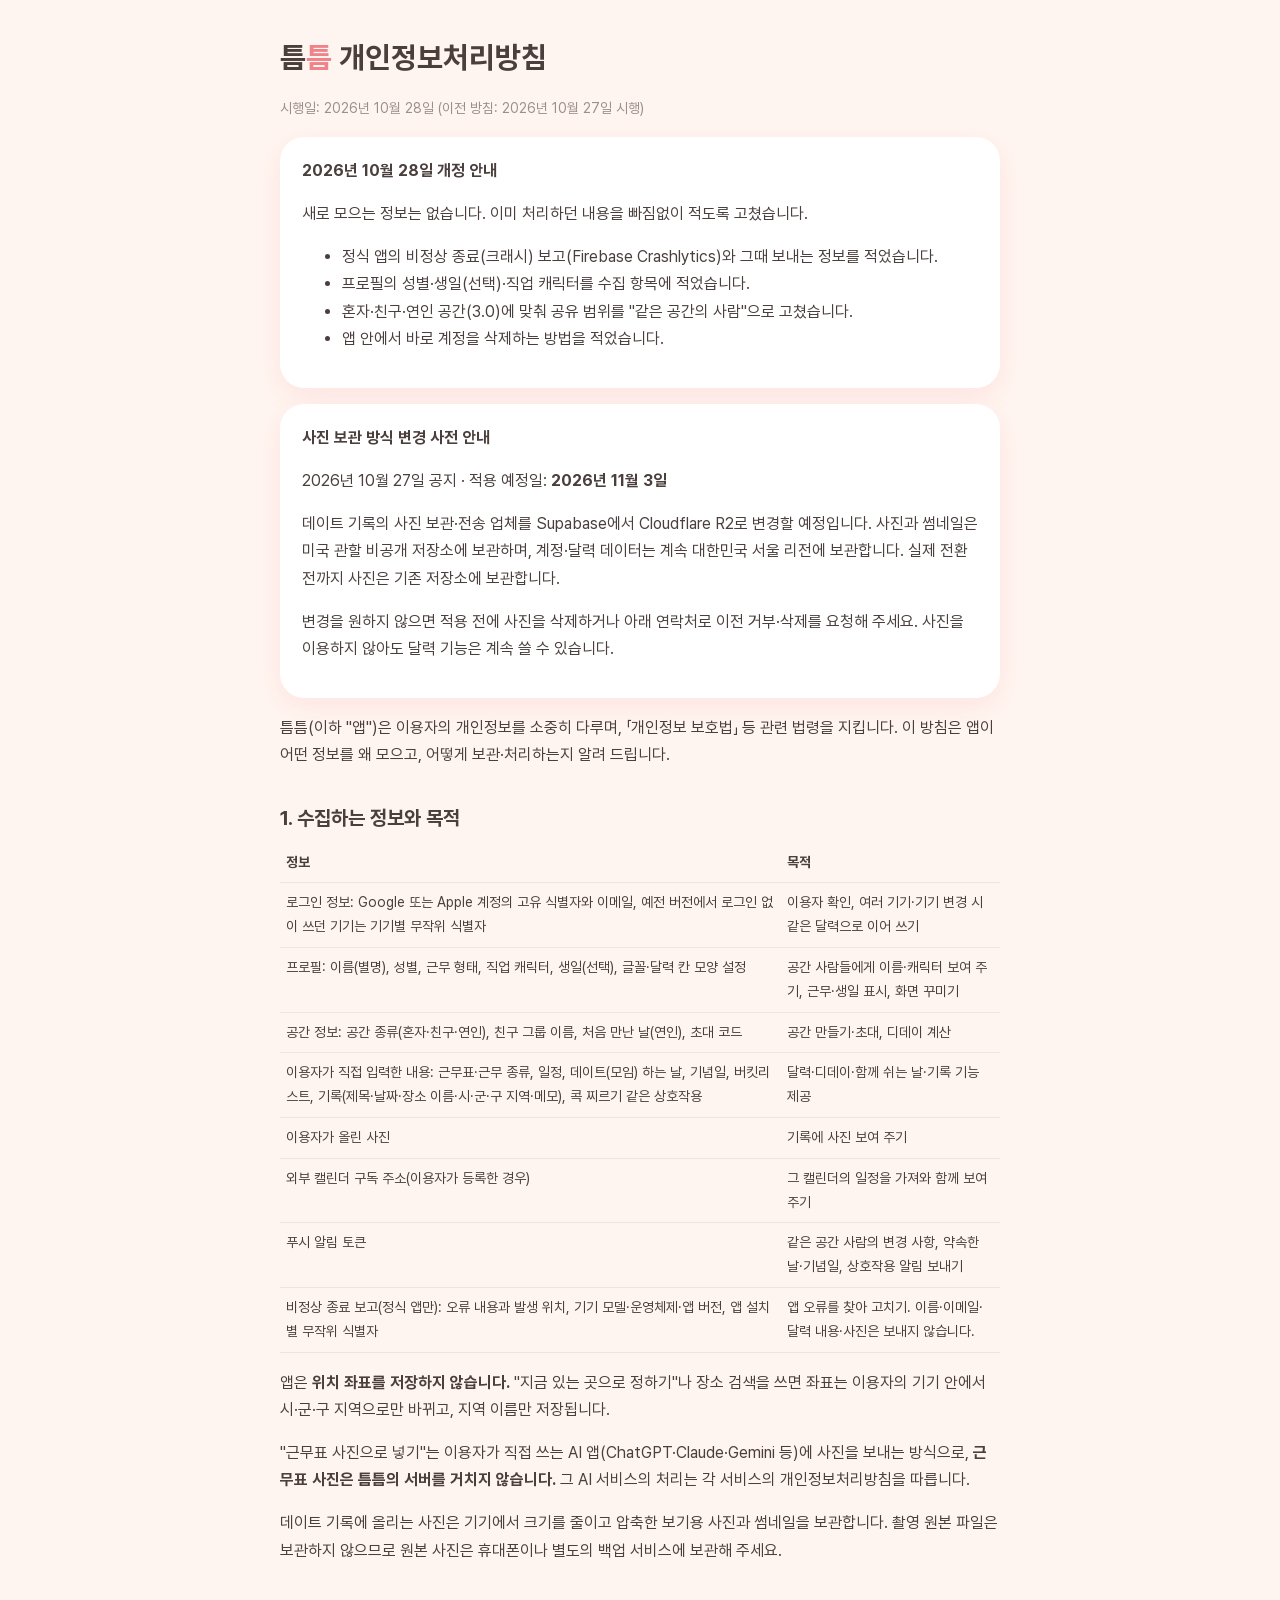
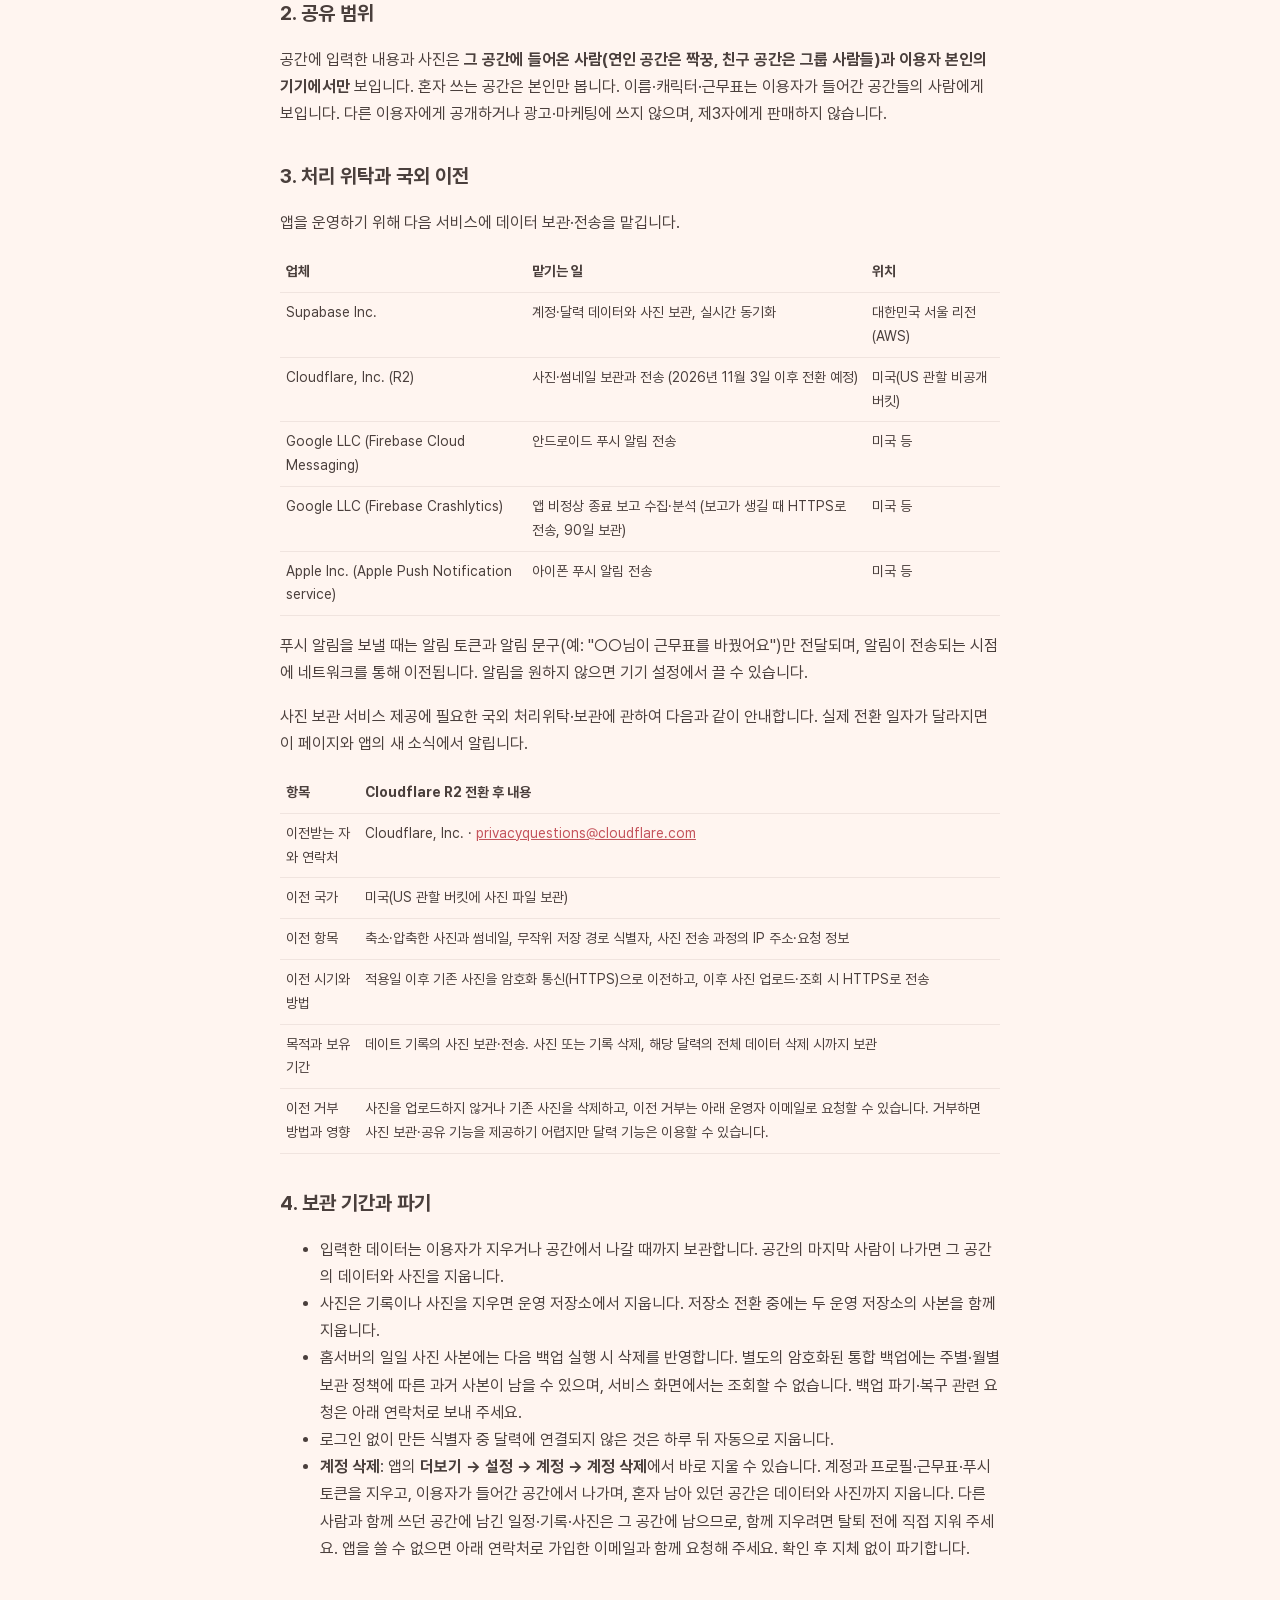
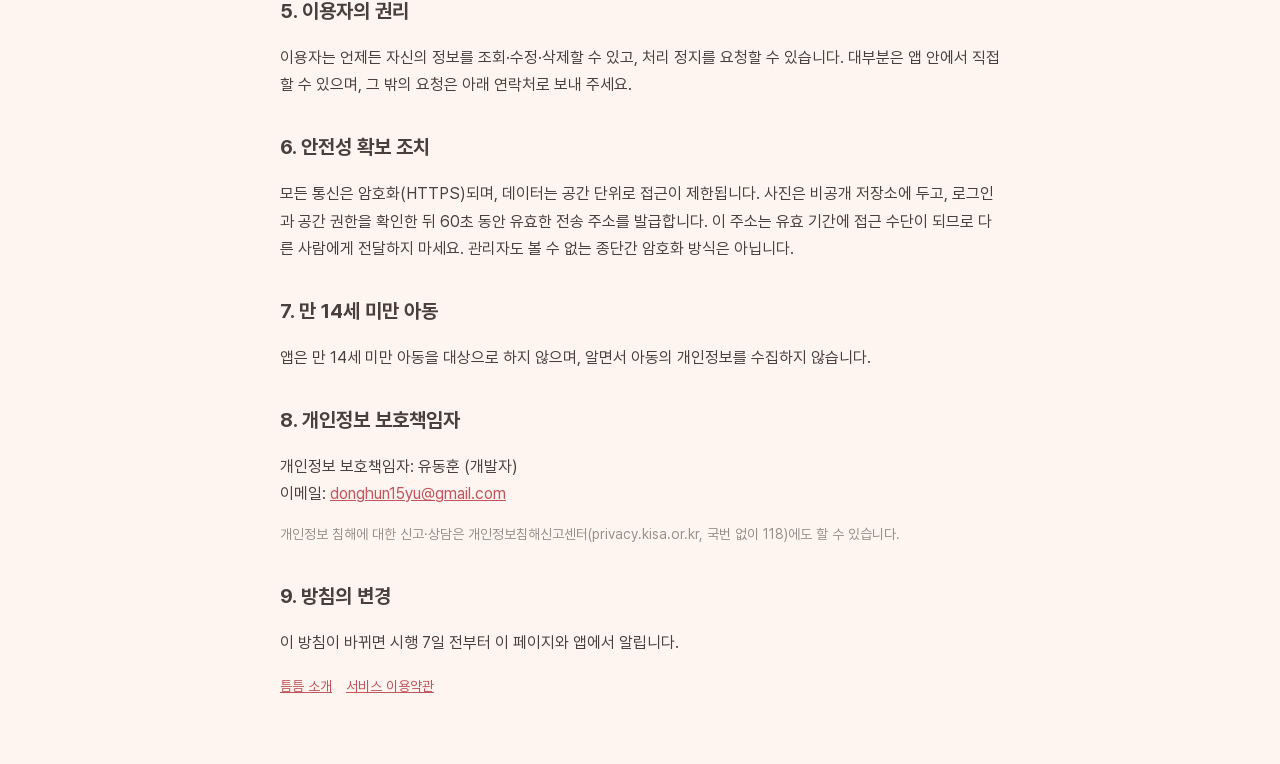
==== privacy.html @ 0f1d1c1f "틈틈 소개·개인정보처리방침·이용약관 (2026-10-28)" ====
<!doctype html>
<html lang="ko">
<head>
  <meta charset="utf-8">
  <meta name="viewport" content="width=device-width, initial-scale=1">
  <title>틈틈 개인정보처리방침</title>
  <link rel="icon" href="favicon.svg" type="image/svg+xml">
  <link rel="stylesheet" href="fonts/fonts.css">
  <link rel="stylesheet" href="legal.css">
</head>
<body>
  <main>
    <h1>틈<span>틈</span> 개인정보처리방침</h1>
    <p class="muted">시행일: 2026년 10월 28일 (이전 방침: 2026년 10월 27일 시행)</p>
    <div class="card">
      <b>2026년 10월 28일 개정 안내</b>
      <p>새로 모으는 정보는 없습니다. 이미 처리하던 내용을 빠짐없이 적도록 고쳤습니다.</p>
      <ul>
        <li>정식 앱의 비정상 종료(크래시) 보고(Firebase Crashlytics)와 그때 보내는 정보를 적었습니다.</li>
        <li>프로필의 성별·생일(선택)·직업 캐릭터를 수집 항목에 적었습니다.</li>
        <li>혼자·친구·연인 공간(3.0)에 맞춰 공유 범위를 "같은 공간의 사람"으로 고쳤습니다.</li>
        <li>앱 안에서 바로 계정을 삭제하는 방법을 적었습니다.</li>
      </ul>
    </div>
    <div class="card">
      <b>사진 보관 방식 변경 사전 안내</b>
      <p>2026년 10월 27일 공지 · 적용 예정일: <b>2026년 11월 3일</b></p>
      <p>데이트 기록의 사진 보관·전송 업체를 Supabase에서 Cloudflare R2로 변경할 예정입니다. 사진과 썸네일은 미국 관할 비공개 저장소에 보관하며, 계정·달력 데이터는 계속 대한민국 서울 리전에 보관합니다. 실제 전환 전까지 사진은 기존 저장소에 보관합니다.</p>
      <p>변경을 원하지 않으면 적용 전에 사진을 삭제하거나 아래 연락처로 이전 거부·삭제를 요청해 주세요. 사진을 이용하지 않아도 달력 기능은 계속 쓸 수 있습니다.</p>
    </div>

    <p>틈틈(이하 "앱")은 이용자의 개인정보를 소중히 다루며, 「개인정보 보호법」 등 관련 법령을 지킵니다. 이 방침은 앱이 어떤 정보를 왜 모으고, 어떻게 보관·처리하는지 알려 드립니다.</p>

    <h2>1. 수집하는 정보와 목적</h2>
    <table>
      <tr><th>정보</th><th>목적</th></tr>
      <tr><td>로그인 정보: Google 또는 Apple 계정의 고유 식별자와 이메일, 예전 버전에서 로그인 없이 쓰던 기기는 기기별 무작위 식별자</td><td>이용자 확인, 여러 기기·기기 변경 시 같은 달력으로 이어 쓰기</td></tr>
      <tr><td>프로필: 이름(별명), 성별, 근무 형태, 직업 캐릭터, 생일(선택), 글꼴·달력 칸 모양 설정</td><td>공간 사람들에게 이름·캐릭터 보여 주기, 근무·생일 표시, 화면 꾸미기</td></tr>
      <tr><td>공간 정보: 공간 종류(혼자·친구·연인), 친구 그룹 이름, 처음 만난 날(연인), 초대 코드</td><td>공간 만들기·초대, 디데이 계산</td></tr>
      <tr><td>이용자가 직접 입력한 내용: 근무표·근무 종류, 일정, 데이트(모임) 하는 날, 기념일, 버킷리스트, 기록(제목·날짜·장소 이름·시·군·구 지역·메모), 콕 찌르기 같은 상호작용</td><td>달력·디데이·함께 쉬는 날·기록 기능 제공</td></tr>
      <tr><td>이용자가 올린 사진</td><td>기록에 사진 보여 주기</td></tr>
      <tr><td>외부 캘린더 구독 주소(이용자가 등록한 경우)</td><td>그 캘린더의 일정을 가져와 함께 보여 주기</td></tr>
      <tr><td>푸시 알림 토큰</td><td>같은 공간 사람의 변경 사항, 약속한 날·기념일, 상호작용 알림 보내기</td></tr>
      <tr><td>비정상 종료 보고(정식 앱만): 오류 내용과 발생 위치, 기기 모델·운영체제·앱 버전, 앱 설치별 무작위 식별자</td><td>앱 오류를 찾아 고치기. 이름·이메일·달력 내용·사진은 보내지 않습니다.</td></tr>
    </table>
    <p>앱은 <b>위치 좌표를 저장하지 않습니다.</b> "지금 있는 곳으로 정하기"나 장소 검색을 쓰면 좌표는 이용자의 기기 안에서 시·군·구 지역으로만 바뀌고, 지역 이름만 저장됩니다.</p>
    <p>"근무표 사진으로 넣기"는 이용자가 직접 쓰는 AI 앱(ChatGPT·Claude·Gemini 등)에 사진을 보내는 방식으로, <b>근무표 사진은 틈틈의 서버를 거치지 않습니다.</b> 그 AI 서비스의 처리는 각 서비스의 개인정보처리방침을 따릅니다.</p>
    <p>데이트 기록에 올리는 사진은 기기에서 크기를 줄이고 압축한 보기용 사진과 썸네일을 보관합니다. 촬영 원본 파일은 보관하지 않으므로 원본 사진은 휴대폰이나 별도의 백업 서비스에 보관해 주세요.</p>

    <h2>2. 공유 범위</h2>
    <p>공간에 입력한 내용과 사진은 <b>그 공간에 들어온 사람(연인 공간은 짝꿍, 친구 공간은 그룹 사람들)과 이용자 본인의 기기에서만</b> 보입니다. 혼자 쓰는 공간은 본인만 봅니다. 이름·캐릭터·근무표는 이용자가 들어간 공간들의 사람에게 보입니다. 다른 이용자에게 공개하거나 광고·마케팅에 쓰지 않으며, 제3자에게 판매하지 않습니다.</p>

    <h2>3. 처리 위탁과 국외 이전</h2>
    <p>앱을 운영하기 위해 다음 서비스에 데이터 보관·전송을 맡깁니다.</p>
    <table>
      <tr><th>업체</th><th>맡기는 일</th><th>위치</th></tr>
      <tr><td>Supabase Inc.</td><td>계정·달력 데이터와 사진 보관, 실시간 동기화</td><td>대한민국 서울 리전(AWS)</td></tr>
      <tr><td>Cloudflare, Inc. (R2)</td><td>사진·썸네일 보관과 전송 (2026년 11월 3일 이후 전환 예정)</td><td>미국(US 관할 비공개 버킷)</td></tr>
      <tr><td>Google LLC (Firebase Cloud Messaging)</td><td>안드로이드 푸시 알림 전송</td><td>미국 등</td></tr>
      <tr><td>Google LLC (Firebase Crashlytics)</td><td>앱 비정상 종료 보고 수집·분석 (보고가 생길 때 HTTPS로 전송, 90일 보관)</td><td>미국 등</td></tr>
      <tr><td>Apple Inc. (Apple Push Notification service)</td><td>아이폰 푸시 알림 전송</td><td>미국 등</td></tr>
    </table>
    <p>푸시 알림을 보낼 때는 알림 토큰과 알림 문구(예: "○○님이 근무표를 바꿨어요")만 전달되며, 알림이 전송되는 시점에 네트워크를 통해 이전됩니다. 알림을 원하지 않으면 기기 설정에서 끌 수 있습니다.</p>
    <p>사진 보관 서비스 제공에 필요한 국외 처리위탁·보관에 관하여 다음과 같이 안내합니다. 실제 전환 일자가 달라지면 이 페이지와 앱의 새 소식에서 알립니다.</p>
    <table>
      <tr><th>항목</th><th>Cloudflare R2 전환 후 내용</th></tr>
      <tr><td>이전받는 자와 연락처</td><td>Cloudflare, Inc. · <a href="mailto:privacyquestions@cloudflare.com">privacyquestions@cloudflare.com</a></td></tr>
      <tr><td>이전 국가</td><td>미국(US 관할 버킷에 사진 파일 보관)</td></tr>
      <tr><td>이전 항목</td><td>축소·압축한 사진과 썸네일, 무작위 저장 경로 식별자, 사진 전송 과정의 IP 주소·요청 정보</td></tr>
      <tr><td>이전 시기와 방법</td><td>적용일 이후 기존 사진을 암호화 통신(HTTPS)으로 이전하고, 이후 사진 업로드·조회 시 HTTPS로 전송</td></tr>
      <tr><td>목적과 보유 기간</td><td>데이트 기록의 사진 보관·전송. 사진 또는 기록 삭제, 해당 달력의 전체 데이터 삭제 시까지 보관</td></tr>
      <tr><td>이전 거부 방법과 영향</td><td>사진을 업로드하지 않거나 기존 사진을 삭제하고, 이전 거부는 아래 운영자 이메일로 요청할 수 있습니다. 거부하면 사진 보관·공유 기능을 제공하기 어렵지만 달력 기능은 이용할 수 있습니다.</td></tr>
    </table>

    <h2>4. 보관 기간과 파기</h2>
    <ul>
      <li>입력한 데이터는 이용자가 지우거나 공간에서 나갈 때까지 보관합니다. 공간의 마지막 사람이 나가면 그 공간의 데이터와 사진을 지웁니다.</li>
      <li>사진은 기록이나 사진을 지우면 운영 저장소에서 지웁니다. 저장소 전환 중에는 두 운영 저장소의 사본을 함께 지웁니다.</li>
      <li>홈서버의 일일 사진 사본에는 다음 백업 실행 시 삭제를 반영합니다. 별도의 암호화된 통합 백업에는 주별·월별 보관 정책에 따른 과거 사본이 남을 수 있으며, 서비스 화면에서는 조회할 수 없습니다. 백업 파기·복구 관련 요청은 아래 연락처로 보내 주세요.</li>
      <li>로그인 없이 만든 식별자 중 달력에 연결되지 않은 것은 하루 뒤 자동으로 지웁니다.</li>
      <li id="delete"><b>계정 삭제</b>: 앱의 <b>더보기 → 설정 → 계정 → 계정 삭제</b>에서 바로 지울 수 있습니다. 계정과 프로필·근무표·푸시 토큰을 지우고, 이용자가 들어간 공간에서 나가며, 혼자 남아 있던 공간은 데이터와 사진까지 지웁니다. 다른 사람과 함께 쓰던 공간에 남긴 일정·기록·사진은 그 공간에 남으므로, 함께 지우려면 탈퇴 전에 직접 지워 주세요. 앱을 쓸 수 없으면 아래 연락처로 가입한 이메일과 함께 요청해 주세요. 확인 후 지체 없이 파기합니다.</li>
    </ul>

    <h2>5. 이용자의 권리</h2>
    <p>이용자는 언제든 자신의 정보를 조회·수정·삭제할 수 있고, 처리 정지를 요청할 수 있습니다. 대부분은 앱 안에서 직접 할 수 있으며, 그 밖의 요청은 아래 연락처로 보내 주세요.</p>

    <h2>6. 안전성 확보 조치</h2>
    <p>모든 통신은 암호화(HTTPS)되며, 데이터는 공간 단위로 접근이 제한됩니다. 사진은 비공개 저장소에 두고, 로그인과 공간 권한을 확인한 뒤 60초 동안 유효한 전송 주소를 발급합니다. 이 주소는 유효 기간에 접근 수단이 되므로 다른 사람에게 전달하지 마세요. 관리자도 볼 수 없는 종단간 암호화 방식은 아닙니다.</p>

    <h2>7. 만 14세 미만 아동</h2>
    <p>앱은 만 14세 미만 아동을 대상으로 하지 않으며, 알면서 아동의 개인정보를 수집하지 않습니다.</p>

    <h2>8. 개인정보 보호책임자</h2>
    <p>개인정보 보호책임자: 유동훈 (개발자)<br>이메일: <a href="mailto:donghun15yu@gmail.com">donghun15yu@gmail.com</a></p>
    <p class="muted">개인정보 침해에 대한 신고·상담은 개인정보침해신고센터(privacy.kisa.or.kr, 국번 없이 118)에도 할 수 있습니다.</p>

    <h2>9. 방침의 변경</h2>
    <p>이 방침이 바뀌면 시행 7일 전부터 이 페이지와 앱에서 알립니다.</p>

    <nav><a href="index.html">틈틈 소개</a><a href="terms.html">서비스 이용약관</a></nav>
  </main>
</body>
</html>
---- fonts/fonts.css ----
/* Pretendard (SIL Open Font License 1.1, https://github.com/orioncactus/pretendard) — 400·700만, 필요한 글자 묶음만 받는다 */
@font-face {
  font-family: 'Pretendard';
  font-style: normal;
  font-display: swap;
  font-weight: 400;
  src: url(./pretendard/Pretendard-Regular.subset.0.woff2) format('woff2');
  unicode-range: U+f9ca-fa0b, U+ff03-ff05, U+ff07, U+ff0a-ff0b, U+ff0d-ff19, U+ff1b, U+ff1d, U+ff20-ff5b, U+ff5d, U+ffe0-ffe3, U+ffe5-ffe6;
}
@font-face {
  font-family: 'Pretendard';
  font-style: normal;
  font-display: swap;
  font-weight: 400;
  src: url(./pretendard/Pretendard-Regular.subset.1.woff2) format('woff2');
  unicode-range: U+d723-d728, U+d72a-d733, U+d735-d748, U+d74a-d74f, U+d752-d753, U+d755-d757, U+d75a-d75f, U+d762-d764, U+d766-d768, U+d76a-d76b, U+d76d-d76f, U+d771-d787, U+d789-d78b, U+d78d-d78f, U+d791-d797, U+d79a, U+d79c, U+d79e-d7a3, U+f900-f909, U+f90b-f92e;
}
@font-face {
  font-family: 'Pretendard';
  font-style: normal;
  font-display: swap;
  font-weight: 400;
  src: url(./pretendard/Pretendard-Regular.subset.2.woff2) format('woff2');
  unicode-range: U+d679-d68b, U+d68e-d69e, U+d6a0, U+d6a2-d6a7, U+d6a9-d6c3, U+d6c6-d6c7, U+d6c9-d6cb, U+d6cd-d6d3, U+d6d5-d6d6, U+d6d8-d6e3, U+d6e5-d6e7, U+d6e9-d6fb, U+d6fd-d717, U+d719-d71f, U+d721-d722;
}
@font-face {
  font-family: 'Pretendard';
  font-style: normal;
  font-display: swap;
  font-weight: 400;
  src: url(./pretendard/Pretendard-Regular.subset.3.woff2) format('woff2');
  unicode-range: U+d5bc-d5c7, U+d5ca-d5cb, U+d5cd-d5cf, U+d5d1-d5d7, U+d5d9-d5da, U+d5dc, U+d5de-d5e3, U+d5e6-d5e7, U+d5e9-d5eb, U+d5ed-d5f6, U+d5f8, U+d5fa-d5ff, U+d602-d603, U+d605-d607, U+d609-d60f, U+d612-d613, U+d616-d61b, U+d61d-d637, U+d63a-d63b, U+d63d-d63f, U+d641-d647, U+d64a-d64c, U+d64e-d653, U+d656-d657, U+d659-d65b, U+d65d-d666, U+d668, U+d66a-d678;
}
@font-face {
  font-family: 'Pretendard';
  font-style: normal;
  font-display: swap;
  font-weight: 400;
  src: url(./pretendard/Pretendard-Regular.subset.4.woff2) format('woff2');
  unicode-range: U+d507, U+d509-d50b, U+d50d-d513, U+d515-d53b, U+d53e-d53f, U+d541-d543, U+d545-d54c, U+d54e, U+d550, U+d552-d557, U+d55a-d55b, U+d55d-d55f, U+d561-d564, U+d566-d567, U+d56a, U+d56c, U+d56e-d573, U+d576-d577, U+d579-d583, U+d585-d586, U+d58a-d5a4, U+d5a6-d5bb;
}
@font-face {
  font-family: 'Pretendard';
  font-style: normal;
  font-display: swap;
  font-weight: 400;
  src: url(./pretendard/Pretendard-Regular.subset.5.woff2) format('woff2');
  unicode-range: U+d464-d477, U+d47a-d47b, U+d47d-d47f, U+d481-d487, U+d489-d48a, U+d48c, U+d48e-d4e7, U+d4e9-d503, U+d505-d506;
}
@font-face {
  font-family: 'Pretendard';
  font-style: normal;
  font-display: swap;
  font-weight: 400;
  src: url(./pretendard/Pretendard-Regular.subset.6.woff2) format('woff2');
  unicode-range: U+d3bf-d3c7, U+d3ca-d3cf, U+d3d1-d3eb, U+d3ee-d3ef, U+d3f1-d3f3, U+d3f5-d3fb, U+d3fd-d400, U+d402-d45b, U+d45d-d463;
}
@font-face {
  font-family: 'Pretendard';
  font-style: normal;
  font-display: swap;
  font-weight: 400;
  src: url(./pretendard/Pretendard-Regular.subset.7.woff2) format('woff2');
  unicode-range: U+d2ff, U+d302-d304, U+d306-d30b, U+d30f, U+d311-d313, U+d315-d31b, U+d31e, U+d322-d324, U+d326-d327, U+d32a-d32b, U+d32d-d32f, U+d331-d337, U+d339-d33c, U+d33e-d37b, U+d37e-d37f, U+d381-d383, U+d385-d38b, U+d38e-d390, U+d392-d397, U+d39a-d39b, U+d39d-d39f, U+d3a1-d3a7, U+d3a9-d3aa, U+d3ac, U+d3ae-d3b3, U+d3b5-d3b7, U+d3b9-d3bb, U+d3bd-d3be;
}
@font-face {
  font-family: 'Pretendard';
  font-style: normal;
  font-display: swap;
  font-weight: 400;
  src: url(./pretendard/Pretendard-Regular.subset.8.woff2) format('woff2');
  unicode-range: U+d257-d27f, U+d281-d29b, U+d29d-d29f, U+d2a1-d2ab, U+d2ad-d2b7, U+d2ba-d2bb, U+d2bd-d2bf, U+d2c1-d2c7, U+d2c9-d2ef, U+d2f2-d2f3, U+d2f5-d2f7, U+d2f9-d2fe;
}
@font-face {
  font-family: 'Pretendard';
  font-style: normal;
  font-display: swap;
  font-weight: 400;
  src: url(./pretendard/Pretendard-Regular.subset.9.woff2) format('woff2');
  unicode-range: U+d1b4, U+d1b6-d1f3, U+d1f5-d22b, U+d22e-d22f, U+d231-d233, U+d235-d23b, U+d23d-d240, U+d242-d256;
}
@font-face {
  font-family: 'Pretendard';
  font-style: normal;
  font-display: swap;
  font-weight: 400;
  src: url(./pretendard/Pretendard-Regular.subset.10.woff2) format('woff2');
  unicode-range: U+d105-d12f, U+d132-d133, U+d135-d137, U+d139-d13f, U+d141-d142, U+d144, U+d146-d14b, U+d14e-d14f, U+d151-d153, U+d155-d15b, U+d15e-d187, U+d189-d19f, U+d1a2-d1a3, U+d1a5-d1a7, U+d1a9-d1af, U+d1b2-d1b3;
}
@font-face {
  font-family: 'Pretendard';
  font-style: normal;
  font-display: swap;
  font-weight: 400;
  src: url(./pretendard/Pretendard-Regular.subset.11.woff2) format('woff2');
  unicode-range: U+d04b-d04f, U+d051-d057, U+d059-d06b, U+d06d-d06f, U+d071-d073, U+d075-d07b, U+d07e-d0a3, U+d0a6-d0a7, U+d0a9-d0ab, U+d0ad-d0b3, U+d0b6, U+d0b8, U+d0ba-d0bf, U+d0c2-d0c3, U+d0c5-d0c7, U+d0c9-d0cf, U+d0d2, U+d0d6-d0db, U+d0de-d0df, U+d0e1-d0e3, U+d0e5-d0eb, U+d0ee-d0f0, U+d0f2-d104;
}
@font-face {
  font-family: 'Pretendard';
  font-style: normal;
  font-display: swap;
  font-weight: 400;
  src: url(./pretendard/Pretendard-Regular.subset.12.woff2) format('woff2');
  unicode-range: U+cfa2-cfc3, U+cfc5-cfdf, U+cfe2-cfe3, U+cfe5-cfe7, U+cfe9-cff4, U+cff6-cffb, U+cffd-cfff, U+d001-d003, U+d005-d017, U+d019-d033, U+d036-d037, U+d039-d03b, U+d03d-d04a;
}
@font-face {
  font-family: 'Pretendard';
  font-style: normal;
  font-display: swap;
  font-weight: 400;
  src: url(./pretendard/Pretendard-Regular.subset.13.woff2) format('woff2');
  unicode-range: U+cef0-cef3, U+cef6, U+cef9-ceff, U+cf01-cf03, U+cf05-cf07, U+cf09-cf0f, U+cf11-cf12, U+cf14-cf1b, U+cf1d-cf1f, U+cf21-cf2f, U+cf31-cf53, U+cf56-cf57, U+cf59-cf5b, U+cf5d-cf63, U+cf66, U+cf68, U+cf6a-cf6f, U+cf71-cf84, U+cf86-cf8b, U+cf8d-cfa1;
}
@font-face {
  font-family: 'Pretendard';
  font-style: normal;
  font-display: swap;
  font-weight: 400;
  src: url(./pretendard/Pretendard-Regular.subset.14.woff2) format('woff2');
  unicode-range: U+ce3c-ce57, U+ce5a-ce5b, U+ce5d-ce5f, U+ce61-ce67, U+ce6a, U+ce6c, U+ce6e-ce73, U+ce76-ce77, U+ce79-ce7b, U+ce7d-ce83, U+ce85-ce88, U+ce8a-ce8f, U+ce91-ce93, U+ce95-ce97, U+ce99-ce9f, U+cea2, U+cea4-ceab, U+cead-cee3, U+cee6-cee7, U+cee9-ceeb, U+ceed-ceef;
}
@font-face {
  font-family: 'Pretendard';
  font-style: normal;
  font-display: swap;
  font-weight: 400;
  src: url(./pretendard/Pretendard-Regular.subset.15.woff2) format('woff2');
  unicode-range: U+cd92-cd93, U+cd96-cd97, U+cd99-cd9b, U+cd9d-cda3, U+cda6-cda8, U+cdaa-cdaf, U+cdb1-cdc3, U+cdc5-cdcb, U+cdcd-cde7, U+cde9-ce03, U+ce05-ce1f, U+ce22-ce34, U+ce36-ce3b;
}
@font-face {
  font-family: 'Pretendard';
  font-style: normal;
  font-display: swap;
  font-weight: 400;
  src: url(./pretendard/Pretendard-Regular.subset.16.woff2) format('woff2');
  unicode-range: U+ccef-cd07, U+cd0a-cd0b, U+cd0d-cd1a, U+cd1c, U+cd1e-cd2b, U+cd2d-cd5b, U+cd5d-cd77, U+cd79-cd91;
}
@font-face {
  font-family: 'Pretendard';
  font-style: normal;
  font-display: swap;
  font-weight: 400;
  src: url(./pretendard/Pretendard-Regular.subset.17.woff2) format('woff2');
  unicode-range: U+cc3f-cc43, U+cc46-cc47, U+cc49-cc4b, U+cc4d-cc53, U+cc55-cc58, U+cc5a-cc5f, U+cc61-cc97, U+cc9a-cc9b, U+cc9d-cc9f, U+cca1-cca7, U+ccaa, U+ccac, U+ccae-ccb3, U+ccb6-ccb7, U+ccb9-ccbb, U+ccbd-cccf, U+ccd1-cce3, U+cce5-ccee;
}
@font-face {
  font-family: 'Pretendard';
  font-style: normal;
  font-display: swap;
  font-weight: 400;
  src: url(./pretendard/Pretendard-Regular.subset.18.woff2) format('woff2');
  unicode-range: U+cb91-cbd3, U+cbd5-cbe3, U+cbe5-cc0b, U+cc0e-cc0f, U+cc11-cc13, U+cc15-cc1b, U+cc1d-cc20, U+cc23-cc27, U+cc2a-cc2b, U+cc2d, U+cc2f, U+cc31-cc37, U+cc3a, U+cc3c;
}
@font-face {
  font-family: 'Pretendard';
  font-style: normal;
  font-display: swap;
  font-weight: 400;
  src: url(./pretendard/Pretendard-Regular.subset.19.woff2) format('woff2');
  unicode-range: U+caf4-cb47, U+cb4a-cb90;
}
@font-face {
  font-family: 'Pretendard';
  font-style: normal;
  font-display: swap;
  font-weight: 400;
  src: url(./pretendard/Pretendard-Regular.subset.20.woff2) format('woff2');
  unicode-range: U+ca4a-ca4b, U+ca4e-ca4f, U+ca51-ca53, U+ca55-ca5b, U+ca5d-ca60, U+ca62-ca83, U+ca85-cabb, U+cabe-cabf, U+cac1-cac3, U+cac5-cacb, U+cacd-cad0, U+cad2, U+cad4-cad8, U+cada-caf3;
}
@font-face {
  font-family: 'Pretendard';
  font-style: normal;
  font-display: swap;
  font-weight: 400;
  src: url(./pretendard/Pretendard-Regular.subset.21.woff2) format('woff2');
  unicode-range: U+c996-c997, U+c99a-c99c, U+c99e-c9bf, U+c9c2-c9c3, U+c9c5-c9c7, U+c9c9-c9cf, U+c9d2, U+c9d4, U+c9d7-c9d8, U+c9db, U+c9de-c9df, U+c9e1-c9e3, U+c9e5-c9e6, U+c9e8-c9eb, U+c9ee-c9f0, U+c9f2-c9f7, U+c9f9-ca0b, U+ca0d-ca28, U+ca2a-ca49;
}
@font-face {
  font-family: 'Pretendard';
  font-style: normal;
  font-display: swap;
  font-weight: 400;
  src: url(./pretendard/Pretendard-Regular.subset.22.woff2) format('woff2');
  unicode-range: U+c8e9-c8f4, U+c8f6-c8fb, U+c8fe-c8ff, U+c901-c903, U+c905-c90b, U+c90e-c910, U+c912-c917, U+c919-c92b, U+c92d-c94f, U+c951-c953, U+c955-c96b, U+c96d-c973, U+c975-c987, U+c98a-c98b, U+c98d-c98f, U+c991-c995;
}
@font-face {
  font-family: 'Pretendard';
  font-style: normal;
  font-display: swap;
  font-weight: 400;
  src: url(./pretendard/Pretendard-Regular.subset.23.woff2) format('woff2');
  unicode-range: U+c841-c84b, U+c84d-c86f, U+c872-c873, U+c875-c877, U+c879-c87f, U+c882-c884, U+c887-c88a, U+c88d-c8c3, U+c8c5-c8df, U+c8e1-c8e8;
}
@font-face {
  font-family: 'Pretendard';
  font-style: normal;
  font-display: swap;
  font-weight: 400;
  src: url(./pretendard/Pretendard-Regular.subset.24.woff2) format('woff2');
  unicode-range: U+c779-c77b, U+c77e-c782, U+c786, U+c78b, U+c78d, U+c78f, U+c792-c793, U+c795, U+c797, U+c799-c79f, U+c7a2, U+c7a7-c7ab, U+c7ae-c7bb, U+c7bd-c7c0, U+c7c2-c7c7, U+c7c9-c7dc, U+c7de-c7ff, U+c802-c803, U+c805-c807, U+c809, U+c80b-c80f, U+c812, U+c814, U+c817-c81b, U+c81e-c81f, U+c821-c823, U+c825-c82e, U+c830-c837, U+c839-c83b, U+c83d-c840;
}
@font-face {
  font-family: 'Pretendard';
  font-style: normal;
  font-display: swap;
  font-weight: 400;
  src: url(./pretendard/Pretendard-Regular.subset.25.woff2) format('woff2');
  unicode-range: U+c6bb-c6bf, U+c6c2, U+c6c4, U+c6c6-c6cb, U+c6ce-c6cf, U+c6d1-c6d3, U+c6d5-c6db, U+c6dd-c6df, U+c6e1-c6e7, U+c6e9-c6eb, U+c6ed-c6ef, U+c6f1-c6f8, U+c6fa-c703, U+c705-c707, U+c709-c70b, U+c70d-c716, U+c718, U+c71a-c71f, U+c722-c723, U+c725-c727, U+c729-c734, U+c736-c73b, U+c73e-c73f, U+c741-c743, U+c745-c74b, U+c74e-c750, U+c752-c757, U+c759-c773, U+c776-c777;
}
@font-face {
  font-family: 'Pretendard';
  font-style: normal;
  font-display: swap;
  font-weight: 400;
  src: url(./pretendard/Pretendard-Regular.subset.26.woff2) format('woff2');
  unicode-range: U+c5f5-c5fb, U+c5fe, U+c602-c605, U+c607, U+c609-c60f, U+c611-c61a, U+c61c-c623, U+c626-c627, U+c629-c62b, U+c62d, U+c62f-c632, U+c636, U+c638, U+c63a-c63f, U+c642-c643, U+c645-c647, U+c649-c652, U+c656-c65b, U+c65d-c65f, U+c661-c663, U+c665-c677, U+c679-c67b, U+c67d-c693, U+c696-c697, U+c699-c69b, U+c69d-c6a3, U+c6a6, U+c6a8, U+c6aa-c6af, U+c6b2-c6b3, U+c6b5-c6b7, U+c6b9-c6ba;
}
@font-face {
  font-family: 'Pretendard';
  font-style: normal;
  font-display: swap;
  font-weight: 400;
  src: url(./pretendard/Pretendard-Regular.subset.27.woff2) format('woff2');
  unicode-range: U+c517-c527, U+c52a-c52b, U+c52d-c52f, U+c531-c538, U+c53a, U+c53c, U+c53e-c543, U+c546-c547, U+c54b, U+c54d-c552, U+c556, U+c55a-c55b, U+c55d, U+c55f, U+c562-c563, U+c565-c567, U+c569-c56f, U+c572, U+c574, U+c576-c57b, U+c57e-c57f, U+c581-c583, U+c585-c586, U+c588-c58b, U+c58e, U+c590, U+c592-c596, U+c599-c5b3, U+c5b6-c5b7, U+c5ba, U+c5be-c5c3, U+c5ca-c5cb, U+c5cd, U+c5cf, U+c5d2-c5d3, U+c5d5-c5d7, U+c5d9-c5df, U+c5e1-c5e2, U+c5e4, U+c5e6-c5eb, U+c5ef, U+c5f1-c5f3;
}
@font-face {
  font-family: 'Pretendard';
  font-style: normal;
  font-display: swap;
  font-weight: 400;
  src: url(./pretendard/Pretendard-Regular.subset.28.woff2) format('woff2');
  unicode-range: U+c475-c4ef, U+c4f2-c4f3, U+c4f5-c4f7, U+c4f9-c4ff, U+c502-c50b, U+c50d-c516;
}
@font-face {
  font-family: 'Pretendard';
  font-style: normal;
  font-display: swap;
  font-weight: 400;
  src: url(./pretendard/Pretendard-Regular.subset.29.woff2) format('woff2');
  unicode-range: U+c3d0-c3d7, U+c3da-c3db, U+c3dd-c3de, U+c3e1-c3ec, U+c3ee-c3f3, U+c3f5-c42b, U+c42d-c463, U+c466-c474;
}
@font-face {
  font-family: 'Pretendard';
  font-style: normal;
  font-display: swap;
  font-weight: 400;
  src: url(./pretendard/Pretendard-Regular.subset.30.woff2) format('woff2');
  unicode-range: U+c32b-c367, U+c36a-c36b, U+c36d-c36f, U+c371-c377, U+c37a-c37b, U+c37e-c383, U+c385-c387, U+c389-c3cf;
}
@font-face {
  font-family: 'Pretendard';
  font-style: normal;
  font-display: swap;
  font-weight: 400;
  src: url(./pretendard/Pretendard-Regular.subset.31.woff2) format('woff2');
  unicode-range: U+c26a-c26b, U+c26d-c26f, U+c271-c273, U+c275-c27b, U+c27e-c287, U+c289-c28f, U+c291-c297, U+c299-c29a, U+c29c-c2a3, U+c2a5-c2a7, U+c2a9-c2ab, U+c2ad-c2b3, U+c2b6, U+c2b8, U+c2ba-c2bb, U+c2bd-c2db, U+c2de-c2df, U+c2e1-c2e2, U+c2e5-c2ea, U+c2ee, U+c2f0, U+c2f2-c2f5, U+c2f7, U+c2fa-c2fb, U+c2fd-c2ff, U+c301-c307, U+c309-c30c, U+c30e-c312, U+c315-c323, U+c325-c328, U+c32a;
}
@font-face {
  font-family: 'Pretendard';
  font-style: normal;
  font-display: swap;
  font-weight: 400;
  src: url(./pretendard/Pretendard-Regular.subset.32.woff2) format('woff2');
  unicode-range: U+c1bc-c1c3, U+c1c5-c1df, U+c1e1-c1fb, U+c1fd-c203, U+c205-c20c, U+c20e, U+c210-c217, U+c21a-c21b, U+c21d-c21e, U+c221-c227, U+c229-c22a, U+c22c, U+c22e, U+c230, U+c233-c24f, U+c251-c257, U+c259-c269;
}
@font-face {
  font-family: 'Pretendard';
  font-style: normal;
  font-display: swap;
  font-weight: 400;
  src: url(./pretendard/Pretendard-Regular.subset.33.woff2) format('woff2');
  unicode-range: U+c101-c11b, U+c11f, U+c121-c123, U+c125-c12b, U+c12e, U+c132-c137, U+c13a-c13b, U+c13d-c13f, U+c141-c147, U+c14a, U+c14c-c153, U+c155-c157, U+c159-c15b, U+c15d-c166, U+c169-c16f, U+c171-c177, U+c179-c18b, U+c18e-c18f, U+c191-c193, U+c195-c19b, U+c19d-c19e, U+c1a0, U+c1a2-c1a4, U+c1a6-c1bb;
}
@font-face {
  font-family: 'Pretendard';
  font-style: normal;
  font-display: swap;
  font-weight: 400;
  src: url(./pretendard/Pretendard-Regular.subset.34.woff2) format('woff2');
  unicode-range: U+c049-c057, U+c059-c05b, U+c05d-c05f, U+c061-c067, U+c069-c08f, U+c091-c0ab, U+c0ae-c0af, U+c0b1-c0b3, U+c0b5, U+c0b7-c0bb, U+c0be, U+c0c2-c0c7, U+c0ca-c0cb, U+c0cd-c0cf, U+c0d1-c0d7, U+c0d9-c0da, U+c0dc, U+c0de-c0e3, U+c0e5-c0eb, U+c0ed-c0f3, U+c0f6, U+c0f8, U+c0fa-c0ff;
}
@font-face {
  font-family: 'Pretendard';
  font-style: normal;
  font-display: swap;
  font-weight: 400;
  src: url(./pretendard/Pretendard-Regular.subset.35.woff2) format('woff2');
  unicode-range: U+bfa7-bfaf, U+bfb1-bfc4, U+bfc6-bfcb, U+bfce-bfcf, U+bfd1-bfd3, U+bfd5-bfdb, U+bfdd-c048;
}
@font-face {
  font-family: 'Pretendard';
  font-style: normal;
  font-display: swap;
  font-weight: 400;
  src: url(./pretendard/Pretendard-Regular.subset.36.woff2) format('woff2');
  unicode-range: U+bf07, U+bf09-bf3f, U+bf41-bf4f, U+bf52-bf54, U+bf56-bfa6;
}
@font-face {
  font-family: 'Pretendard';
  font-style: normal;
  font-display: swap;
  font-weight: 400;
  src: url(./pretendard/Pretendard-Regular.subset.37.woff2) format('woff2');
  unicode-range: U+be56, U+be58, U+be5c-be5f, U+be62-be63, U+be65-be67, U+be69-be74, U+be76-be7b, U+be7e-be7f, U+be81-be8e, U+be90, U+be92-bea7, U+bea9-becf, U+bed2-bed3, U+bed5-bed6, U+bed9-bee3, U+bee6-bf06;
}
@font-face {
  font-family: 'Pretendard';
  font-style: normal;
  font-display: swap;
  font-weight: 400;
  src: url(./pretendard/Pretendard-Regular.subset.38.woff2) format('woff2');
  unicode-range: U+bdb0-bdd3, U+bdd5-bdef, U+bdf1-be0b, U+be0d-be0f, U+be11-be13, U+be15-be43, U+be46-be47, U+be49-be4b, U+be4d-be53;
}
@font-face {
  font-family: 'Pretendard';
  font-style: normal;
  font-display: swap;
  font-weight: 400;
  src: url(./pretendard/Pretendard-Regular.subset.39.woff2) format('woff2');
  unicode-range: U+bd03, U+bd06, U+bd08, U+bd0a-bd0f, U+bd11-bd22, U+bd25-bd47, U+bd49-bd58, U+bd5a-bd7f, U+bd82-bd83, U+bd85-bd87, U+bd8a-bd8f, U+bd91-bd92, U+bd94, U+bd96-bd98, U+bd9a-bdaf;
}
@font-face {
  font-family: 'Pretendard';
  font-style: normal;
  font-display: swap;
  font-weight: 400;
  src: url(./pretendard/Pretendard-Regular.subset.40.woff2) format('woff2');
  unicode-range: U+bc4e-bc83, U+bc86-bc87, U+bc89-bc8b, U+bc8d-bc93, U+bc96, U+bc98, U+bc9b-bc9f, U+bca2-bca3, U+bca5-bca7, U+bca9-bcb2, U+bcb4-bcbb, U+bcbe-bcbf, U+bcc1-bcc3, U+bcc5-bccc, U+bcce-bcd0, U+bcd2-bcd4, U+bcd6-bcf3, U+bcf7, U+bcf9-bcfb, U+bcfd-bd02;
}
@font-face {
  font-family: 'Pretendard';
  font-style: normal;
  font-display: swap;
  font-weight: 400;
  src: url(./pretendard/Pretendard-Regular.subset.41.woff2) format('woff2');
  unicode-range: U+bb90-bba3, U+bba5-bbab, U+bbad-bbbf, U+bbc1-bbf7, U+bbfa-bbfb, U+bbfd-bbfe, U+bc01-bc07, U+bc09-bc0a, U+bc0e, U+bc10, U+bc12-bc13, U+bc17, U+bc19-bc1a, U+bc1e, U+bc20-bc23, U+bc26, U+bc28, U+bc2a-bc2c, U+bc2e-bc2f, U+bc32-bc33, U+bc35-bc37, U+bc39-bc3f, U+bc41-bc42, U+bc44, U+bc46-bc48, U+bc4a-bc4d;
}
@font-face {
  font-family: 'Pretendard';
  font-style: normal;
  font-display: swap;
  font-weight: 400;
  src: url(./pretendard/Pretendard-Regular.subset.42.woff2) format('woff2');
  unicode-range: U+bae6-bafb, U+bafd-bb17, U+bb19-bb33, U+bb37, U+bb39-bb3a, U+bb3d-bb43, U+bb45-bb46, U+bb48, U+bb4a-bb4f, U+bb51-bb53, U+bb55-bb57, U+bb59-bb62, U+bb64-bb8f;
}
@font-face {
  font-family: 'Pretendard';
  font-style: normal;
  font-display: swap;
  font-weight: 400;
  src: url(./pretendard/Pretendard-Regular.subset.43.woff2) format('woff2');
  unicode-range: U+ba30-ba37, U+ba3a-ba3b, U+ba3d-ba3f, U+ba41-ba47, U+ba49-ba4a, U+ba4c, U+ba4e-ba53, U+ba56-ba57, U+ba59-ba5b, U+ba5d-ba63, U+ba65-ba66, U+ba68-ba6f, U+ba71-ba73, U+ba75-ba77, U+ba79-ba84, U+ba86, U+ba88-baa7, U+baaa, U+baad-baaf, U+bab1-bab7, U+baba, U+babc, U+babe-bae5;
}
@font-face {
  font-family: 'Pretendard';
  font-style: normal;
  font-display: swap;
  font-weight: 400;
  src: url(./pretendard/Pretendard-Regular.subset.44.woff2) format('woff2');
  unicode-range: U+b96e-b973, U+b976-b977, U+b979-b97b, U+b97d-b983, U+b986, U+b988, U+b98a-b98d, U+b98f-b9ab, U+b9ae-b9af, U+b9b1-b9b3, U+b9b5-b9bb, U+b9be, U+b9c0, U+b9c2-b9c7, U+b9ca-b9cb, U+b9cd, U+b9d2-b9d7, U+b9da, U+b9dc, U+b9df-b9e0, U+b9e2, U+b9e6-b9e7, U+b9e9-b9f3, U+b9f6, U+b9f8, U+b9fb-ba2f;
}
@font-face {
  font-family: 'Pretendard';
  font-style: normal;
  font-display: swap;
  font-weight: 400;
  src: url(./pretendard/Pretendard-Regular.subset.45.woff2) format('woff2');
  unicode-range: U+b8bf-b8cb, U+b8cd-b8e0, U+b8e2-b8e7, U+b8ea-b8eb, U+b8ed-b8ef, U+b8f1-b8f7, U+b8fa, U+b8fc, U+b8fe-b903, U+b905-b917, U+b919-b91f, U+b921-b93b, U+b93d-b957, U+b95a-b95b, U+b95d-b95f, U+b961-b967, U+b969-b96c;
}
@font-face {
  font-family: 'Pretendard';
  font-style: normal;
  font-display: swap;
  font-weight: 400;
  src: url(./pretendard/Pretendard-Regular.subset.46.woff2) format('woff2');
  unicode-range: U+b80d-b80f, U+b811-b817, U+b81a, U+b81c-b823, U+b826-b827, U+b829-b82b, U+b82d-b833, U+b836, U+b83a-b83f, U+b841-b85b, U+b85e-b85f, U+b861-b863, U+b865-b86b, U+b86e, U+b870, U+b872-b8af, U+b8b1-b8be;
}
@font-face {
  font-family: 'Pretendard';
  font-style: normal;
  font-display: swap;
  font-weight: 400;
  src: url(./pretendard/Pretendard-Regular.subset.47.woff2) format('woff2');
  unicode-range: U+b74d-b75f, U+b761-b763, U+b765-b774, U+b776-b77b, U+b77e-b77f, U+b781-b783, U+b785-b78b, U+b78e, U+b792-b796, U+b79a-b79b, U+b79d-b7a7, U+b7aa, U+b7ae-b7b3, U+b7b6-b7c8, U+b7ca-b7eb, U+b7ee-b7ef, U+b7f1-b7f3, U+b7f5-b7fb, U+b7fe, U+b802-b806, U+b80a-b80b;
}
@font-face {
  font-family: 'Pretendard';
  font-style: normal;
  font-display: swap;
  font-weight: 400;
  src: url(./pretendard/Pretendard-Regular.subset.48.woff2) format('woff2');
  unicode-range: U+b6a7-b6aa, U+b6ac-b6b0, U+b6b2-b6ef, U+b6f1-b727, U+b72a-b72b, U+b72d-b72e, U+b731-b737, U+b739-b73a, U+b73c-b743, U+b745-b74c;
}
@font-face {
  font-family: 'Pretendard';
  font-style: normal;
  font-display: swap;
  font-weight: 400;
  src: url(./pretendard/Pretendard-Regular.subset.49.woff2) format('woff2');
  unicode-range: U+b605-b60f, U+b612-b617, U+b619-b624, U+b626-b69b, U+b69e-b6a3, U+b6a5-b6a6;
}
@font-face {
  font-family: 'Pretendard';
  font-style: normal;
  font-display: swap;
  font-weight: 400;
  src: url(./pretendard/Pretendard-Regular.subset.50.woff2) format('woff2');
  unicode-range: U+b55f, U+b562-b583, U+b585-b59f, U+b5a2-b5a3, U+b5a5-b5a7, U+b5a9-b5b2, U+b5b5-b5ba, U+b5bd-b604;
}
@font-face {
  font-family: 'Pretendard';
  font-style: normal;
  font-display: swap;
  font-weight: 400;
  src: url(./pretendard/Pretendard-Regular.subset.51.woff2) format('woff2');
  unicode-range: U+b4a5-b4b6, U+b4b8-b4bf, U+b4c1-b4c7, U+b4c9-b4db, U+b4de-b4df, U+b4e1-b4e2, U+b4e5-b4eb, U+b4ee, U+b4f0, U+b4f2-b513, U+b516-b517, U+b519-b51a, U+b51d-b523, U+b526, U+b528, U+b52b-b52f, U+b532-b533, U+b535-b537, U+b539-b53f, U+b541-b544, U+b546-b54b, U+b54d-b54f, U+b551-b55b, U+b55d-b55e;
}
@font-face {
  font-family: 'Pretendard';
  font-style: normal;
  font-display: swap;
  font-weight: 400;
  src: url(./pretendard/Pretendard-Regular.subset.52.woff2) format('woff2');
  unicode-range: U+b3f8-b3fb, U+b3fd-b40f, U+b411-b417, U+b419-b41b, U+b41d-b41f, U+b421-b427, U+b42a-b42b, U+b42d-b44f, U+b452-b453, U+b455-b457, U+b459-b45f, U+b462-b464, U+b466-b46b, U+b46d-b47f, U+b481-b4a3;
}
@font-face {
  font-family: 'Pretendard';
  font-style: normal;
  font-display: swap;
  font-weight: 400;
  src: url(./pretendard/Pretendard-Regular.subset.53.woff2) format('woff2');
  unicode-range: U+b342-b353, U+b356-b357, U+b359-b35b, U+b35d-b35e, U+b360-b363, U+b366, U+b368, U+b36a-b36d, U+b36f, U+b372-b373, U+b375-b377, U+b379-b37f, U+b381-b382, U+b384, U+b386-b38b, U+b38d-b3c3, U+b3c6-b3c7, U+b3c9-b3ca, U+b3cd-b3d3, U+b3d6, U+b3d8, U+b3da-b3f7;
}
@font-face {
  font-family: 'Pretendard';
  font-style: normal;
  font-display: swap;
  font-weight: 400;
  src: url(./pretendard/Pretendard-Regular.subset.54.woff2) format('woff2');
  unicode-range: U+b27c-b283, U+b285-b28f, U+b292-b293, U+b295-b297, U+b29a-b29f, U+b2a1-b2a4, U+b2a7-b2a9, U+b2ab, U+b2ad-b2c7, U+b2ca-b2cb, U+b2cd-b2cf, U+b2d1-b2d7, U+b2da, U+b2dc, U+b2de-b2e3, U+b2e7, U+b2e9-b2ea, U+b2ef-b2f3, U+b2f6, U+b2f8, U+b2fa-b2fb, U+b2fd-b2fe, U+b302-b303, U+b305-b307, U+b309-b30f, U+b312, U+b316-b31b, U+b31d-b341;
}
@font-face {
  font-family: 'Pretendard';
  font-style: normal;
  font-display: swap;
  font-weight: 400;
  src: url(./pretendard/Pretendard-Regular.subset.55.woff2) format('woff2');
  unicode-range: U+b1d6-b1e7, U+b1e9-b1fc, U+b1fe-b203, U+b206-b207, U+b209-b20b, U+b20d-b213, U+b216-b21f, U+b221-b257, U+b259-b273, U+b275-b27b;
}
@font-face {
  font-family: 'Pretendard';
  font-style: normal;
  font-display: swap;
  font-weight: 400;
  src: url(./pretendard/Pretendard-Regular.subset.56.woff2) format('woff2');
  unicode-range: U+b120-b122, U+b126-b127, U+b129-b12b, U+b12d-b133, U+b136, U+b138, U+b13a-b13f, U+b142-b143, U+b145-b14f, U+b151-b153, U+b156-b157, U+b159-b177, U+b17a-b17b, U+b17d-b17f, U+b181-b187, U+b189-b18c, U+b18e-b191, U+b195-b1a7, U+b1a9-b1cb, U+b1cd-b1d5;
}
@font-face {
  font-family: 'Pretendard';
  font-style: normal;
  font-display: swap;
  font-weight: 400;
  src: url(./pretendard/Pretendard-Regular.subset.57.woff2) format('woff2');
  unicode-range: U+b05f-b07b, U+b07e-b07f, U+b081-b083, U+b085-b08b, U+b08d-b097, U+b09b, U+b09d-b09f, U+b0a2-b0a7, U+b0aa, U+b0b0, U+b0b2, U+b0b6-b0b7, U+b0b9-b0bb, U+b0bd-b0c3, U+b0c6-b0c7, U+b0ca-b0cf, U+b0d1-b0df, U+b0e1-b0e4, U+b0e6-b107, U+b10a-b10b, U+b10d-b10f, U+b111-b112, U+b114-b117, U+b119-b11a, U+b11c-b11f;
}
@font-face {
  font-family: 'Pretendard';
  font-style: normal;
  font-display: swap;
  font-weight: 400;
  src: url(./pretendard/Pretendard-Regular.subset.58.woff2) format('woff2');
  unicode-range: U+afac-afb7, U+afba-afbb, U+afbd-afbf, U+afc1-afc6, U+afca-afcc, U+afce-afd3, U+afd5-afe7, U+afe9-afef, U+aff1-b00b, U+b00d-b00f, U+b011-b013, U+b015-b01b, U+b01d-b027, U+b029-b043, U+b045-b047, U+b049, U+b04b, U+b04d-b052, U+b055-b056, U+b058-b05c, U+b05e;
}
@font-face {
  font-family: 'Pretendard';
  font-style: normal;
  font-display: swap;
  font-weight: 400;
  src: url(./pretendard/Pretendard-Regular.subset.59.woff2) format('woff2');
  unicode-range: U+af03-af07, U+af09-af2b, U+af2e-af33, U+af35-af3b, U+af3e-af40, U+af44-af47, U+af4a-af5c, U+af5e-af63, U+af65-af7f, U+af81-afab;
}
@font-face {
  font-family: 'Pretendard';
  font-style: normal;
  font-display: swap;
  font-weight: 400;
  src: url(./pretendard/Pretendard-Regular.subset.60.woff2) format('woff2');
  unicode-range: U+ae56-ae5b, U+ae5e-ae60, U+ae62-ae64, U+ae66-ae67, U+ae69-ae6b, U+ae6d-ae83, U+ae85-aebb, U+aebf, U+aec1-aec3, U+aec5-aecb, U+aece, U+aed0, U+aed2-aed7, U+aed9-aef3, U+aef5-af02;
}
@font-face {
  font-family: 'Pretendard';
  font-style: normal;
  font-display: swap;
  font-weight: 400;
  src: url(./pretendard/Pretendard-Regular.subset.61.woff2) format('woff2');
  unicode-range: U+ad9c-ada3, U+ada5-adbf, U+adc1-adc3, U+adc5-adc7, U+adc9-add2, U+add4-addb, U+addd-addf, U+ade1-ade3, U+ade5-adf7, U+adfa-adfb, U+adfd-adff, U+ae02-ae07, U+ae0a, U+ae0c, U+ae0e-ae13, U+ae15-ae2f, U+ae31-ae33, U+ae35-ae37, U+ae39-ae3f, U+ae42, U+ae44, U+ae46-ae49, U+ae4b, U+ae4f, U+ae51-ae53, U+ae55;
}
@font-face {
  font-family: 'Pretendard';
  font-style: normal;
  font-display: swap;
  font-weight: 400;
  src: url(./pretendard/Pretendard-Regular.subset.62.woff2) format('woff2');
  unicode-range: U+ace2-ace3, U+ace5-ace6, U+ace9-acef, U+acf2, U+acf4, U+acf7-acfb, U+acfe-acff, U+ad01-ad03, U+ad05-ad0b, U+ad0d-ad10, U+ad12-ad1b, U+ad1d-ad33, U+ad35-ad48, U+ad4a-ad4f, U+ad51-ad6b, U+ad6e-ad6f, U+ad71-ad72, U+ad77-ad7c, U+ad7e, U+ad80, U+ad82-ad87, U+ad89-ad8b, U+ad8d-ad8f, U+ad91-ad9b;
}
@font-face {
  font-family: 'Pretendard';
  font-style: normal;
  font-display: swap;
  font-weight: 400;
  src: url(./pretendard/Pretendard-Regular.subset.63.woff2) format('woff2');
  unicode-range: U+ac25-ac2c, U+ac2e, U+ac30, U+ac32-ac37, U+ac39-ac3f, U+ac41-ac4c, U+ac4e-ac6f, U+ac72-ac73, U+ac75-ac76, U+ac79-ac7f, U+ac82, U+ac84-ac88, U+ac8a-ac8b, U+ac8d-ac8f, U+ac91-ac93, U+ac95-ac9b, U+ac9d-ac9e, U+aca1-aca7, U+acab, U+acad-acaf, U+acb1-acb7, U+acba-acbb, U+acbe-acc0, U+acc2-acc3, U+acc5-acdf;
}
@font-face {
  font-family: 'Pretendard';
  font-style: normal;
  font-display: swap;
  font-weight: 400;
  src: url(./pretendard/Pretendard-Regular.subset.64.woff2) format('woff2');
  unicode-range: U+99df, U+99ed, U+99f1, U+99ff, U+9a01, U+9a08, U+9a0e-9a0f, U+9a19, U+9a2b, U+9a30, U+9a36-9a37, U+9a40, U+9a43, U+9a45, U+9a4d, U+9a55, U+9a57, U+9a5a-9a5b, U+9a5f, U+9a62, U+9a65, U+9a69-9a6a, U+9aa8, U+9ab8, U+9ad3, U+9ae5, U+9aee, U+9b1a, U+9b27, U+9b2a, U+9b31, U+9b3c, U+9b41-9b45, U+9b4f, U+9b54, U+9b5a, U+9b6f, U+9b8e, U+9b91, U+9b9f, U+9bab, U+9bae, U+9bc9, U+9bd6, U+9be4, U+9be8, U+9c0d, U+9c10, U+9c12, U+9c15, U+9c25, U+9c32, U+9c3b, U+9c47, U+9c49, U+9c57, U+9ce5, U+9ce7, U+9ce9, U+9cf3-9cf4, U+9cf6, U+9d09, U+9d1b, U+9d26, U+9d28, U+9d3b, U+9d51, U+9d5d, U+9d60-9d61, U+9d6c, U+9d72, U+9da9, U+9daf, U+9db4, U+9dc4, U+9dd7, U+9df2, U+9df8-9dfa, U+9e1a, U+9e1e, U+9e75, U+9e79, U+9e7d, U+9e7f, U+9e92-9e93, U+9e97, U+9e9d, U+9e9f, U+9ea5, U+9eb4-9eb5, U+9ebb, U+9ebe, U+9ec3, U+9ecd-9ece, U+9ed4, U+9ed8, U+9edb-9edc, U+9ede, U+9ee8, U+9ef4, U+9f07-9f08, U+9f0e, U+9f13, U+9f20, U+9f3b, U+9f4a-9f4b, U+9f4e, U+9f52, U+9f5f, U+9f61, U+9f67, U+9f6a, U+9f6c, U+9f77, U+9f8d, U+9f90, U+9f95, U+9f9c, U+ac02-ac03, U+ac05-ac06, U+ac09-ac0f, U+ac17-ac18, U+ac1b, U+ac1e-ac1f, U+ac21-ac23;
}
@font-face {
  font-family: 'Pretendard';
  font-style: normal;
  font-display: swap;
  font-weight: 400;
  src: url(./pretendard/Pretendard-Regular.subset.65.woff2) format('woff2');
  unicode-range: U+338c-339c, U+339f-33a0, U+33a2-33cb, U+33cf-33d0, U+33d3, U+33d6, U+33d8, U+33db-33dd, U+4e01, U+4e03, U+4e07-4e08, U+4e11, U+4e14-4e15, U+4e18-4e19, U+4e1e, U+4e32, U+4e38-4e39, U+4e42-4e43, U+4e45, U+4e4d-4e4f, U+4e56, U+4e58-4e59, U+4e5d-4e5e, U+4e6b, U+4e6d, U+4e73, U+4e76-4e77, U+4e7e, U+4e82, U+4e86, U+4e88, U+4e8e, U+4e90-4e92, U+4e94-4e95, U+4e98, U+4e9b, U+4e9e, U+4ea1-4ea2, U+4ea4-4ea6, U+4ea8, U+4eab, U+4ead-4eae, U+4eb6, U+4ec0-4ec1, U+4ec4, U+4ec7, U+4ecb, U+4ecd, U+4ed4-4ed5, U+4ed7-4ed9, U+4edd, U+4edf, U+4ee4, U+4ef0, U+4ef2, U+4ef6-4ef7, U+4efb, U+4f01, U+4f09, U+4f0b, U+4f0d-4f11, U+4f2f, U+4f34, U+4f36, U+4f38, U+4f3a, U+4f3c-4f3d;
}
@font-face {
  font-family: 'Pretendard';
  font-style: normal;
  font-display: swap;
  font-weight: 400;
  src: url(./pretendard/Pretendard-Regular.subset.66.woff2) format('woff2');
  unicode-range: U+3136, U+3138, U+313a-3140, U+3143-3144, U+3150, U+3152, U+3154-3156, U+3158-315b, U+315d-315f, U+3162, U+3164-318c, U+318e, U+3200-321b, U+3231, U+3239, U+3251-325a, U+3260-327b, U+327e-327f, U+328a-3290, U+3294, U+329e, U+32a5, U+3380-3384, U+3388-338b;
}
@font-face {
  font-family: 'Pretendard';
  font-style: normal;
  font-display: swap;
  font-weight: 400;
  src: url(./pretendard/Pretendard-Regular.subset.67.woff2) format('woff2');
  unicode-range: U+2f7d, U+2f7f-2f8b, U+2f8e-2f90, U+2f92-2f97, U+2f99-2fa0, U+2fa2-2fa3, U+2fa5-2fa9, U+2fac-2fb1, U+2fb3-2fbc, U+2fc1-2fca, U+2fcd-2fd4, U+3003, U+3012-3019, U+301c, U+301e-3020, U+3036, U+3041, U+3043, U+3045, U+3047, U+3049, U+304e, U+3050, U+3052, U+3056, U+305a, U+305c, U+305e, U+3062, U+3065, U+306c, U+3070-307d, U+3080, U+3085, U+3087, U+308e, U+3090-3091, U+30a1, U+30a5, U+30a9, U+30ae, U+30b1-30b2, U+30b4, U+30b6, U+30bc-30be, U+30c2, U+30c5, U+30cc, U+30d2, U+30d4, U+30d8-30dd, U+30e4, U+30e6, U+30e8, U+30ee, U+30f0-30f2, U+30f4-30f6, U+3133, U+3135;
}
@font-face {
  font-family: 'Pretendard';
  font-style: normal;
  font-display: swap;
  font-weight: 400;
  src: url(./pretendard/Pretendard-Regular.subset.68.woff2) format('woff2');
  unicode-range: U+2541-254b, U+25a4-25a9, U+25b1, U+25b5, U+25b9, U+25bf, U+25c1, U+25c3, U+25c9-25ca, U+25cc, U+25ce, U+25d0-25d1, U+25e6, U+25ef, U+260f, U+261d, U+261f, U+262f, U+2660, U+2664, U+2667-2669, U+266d, U+266f, U+2716, U+271a, U+273d, U+2756, U+2776-277f, U+278a-2793, U+2963, U+2965, U+2ac5-2ac6, U+2acb-2acc, U+2f00, U+2f04, U+2f06, U+2f08, U+2f0a-2f0b, U+2f11-2f12, U+2f14, U+2f17-2f18, U+2f1c-2f1d, U+2f1f-2f20, U+2f23-2f26, U+2f28-2f29, U+2f2b, U+2f2d, U+2f2f-2f32, U+2f38, U+2f3c-2f40, U+2f42-2f4c, U+2f4f-2f52, U+2f54-2f58, U+2f5a-2f66, U+2f69-2f70, U+2f72-2f76, U+2f78, U+2f7a-2f7c;
}
@font-face {
  font-family: 'Pretendard';
  font-style: normal;
  font-display: swap;
  font-weight: 400;
  src: url(./pretendard/Pretendard-Regular.subset.69.woff2) format('woff2');
  unicode-range: U+2479-2487, U+249c-24d1, U+24d3-24d7, U+24d9-24e9, U+24eb-24f4, U+2500-2501, U+2503, U+250c-2513, U+2515-2516, U+2518-2540;
}
@font-face {
  font-family: 'Pretendard';
  font-style: normal;
  font-display: swap;
  font-weight: 400;
  src: url(./pretendard/Pretendard-Regular.subset.70.woff2) format('woff2');
  unicode-range: U+215b-215e, U+2162-2169, U+2170-2179, U+2195-2199, U+21b0-21b4, U+21bc, U+21c0, U+21c4-21c5, U+21cd, U+21cf-21d4, U+21e0-21e3, U+21e6-21e9, U+2200, U+2202-2203, U+2206-2209, U+220b-220c, U+220f, U+2211, U+2213, U+221a, U+221d-2220, U+2222, U+2225-2227, U+2229-222c, U+222e, U+2234-2237, U+223d, U+2243, U+2245, U+2248, U+2250-2253, U+225a, U+2260-2262, U+2264-2267, U+226a-226b, U+226e-2273, U+2276-2277, U+2279-227b, U+2280-2287, U+228a-228b, U+2295-2297, U+22a3-22a5, U+22bb-22bc, U+22ce-22cf, U+22da-22db, U+22ee-22ef, U+2306, U+2312, U+2314, U+2467-2478;
}
@font-face {
  font-family: 'Pretendard';
  font-style: normal;
  font-display: swap;
  font-weight: 400;
  src: url(./pretendard/Pretendard-Regular.subset.71.woff2) format('woff2');
  unicode-range: U+81-82, U+84, U+a2-a5, U+a7-a8, U+aa, U+ac, U+b1-b3, U+b6, U+b8-ba, U+bc-be, U+c0, U+c2, U+c6-cb, U+ce-d0, U+d4, U+d8-d9, U+db-dc, U+de-df, U+e6, U+eb, U+ee-f0, U+f4, U+f7-f9, U+fb, U+fe-ff, U+111, U+126-127, U+132-133, U+138, U+13f-142, U+149-14b, U+152-153, U+166-167, U+2bc, U+2c7, U+2d0, U+2d8-2d9, U+2db-2dd, U+391-394, U+396-3a1, U+3a3-3a9, U+3b2-3b6, U+3b8, U+3bc, U+3be-3c1, U+3c3-3c9, U+2010, U+2015-2016, U+2018-2019, U+201b, U+201f-2021, U+2025, U+2030, U+2033-2036, U+203c, U+203e, U+2042, U+2074, U+207a-207f, U+2081-2084, U+2109, U+2113, U+2116, U+2121, U+2126, U+212b, U+2153-2154;
}
@font-face {
  font-family: 'Pretendard';
  font-style: normal;
  font-display: swap;
  font-weight: 400;
  src: url(./pretendard/Pretendard-Regular.subset.72.woff2) format('woff2');
  unicode-range: U+e8, U+2da, U+2160, U+2194, U+3054, U+3058, U+306d, U+3086, U+308d, U+30ac, U+30bb, U+30c4, U+30cd-30ce, U+30e2, U+3132, U+3146, U+3149, U+339d, U+4e3b, U+4f0a, U+4fdd, U+4fe1, U+5409, U+540c, U+5834, U+592a-592b, U+5b9a, U+5dde, U+5e0c, U+5e73, U+5f0f, U+60f3, U+653f, U+661f, U+662f, U+667a, U+683c, U+6b4c, U+6c11, U+767c, U+76ee, U+76f4, U+77f3, U+79d1, U+7a7a, U+7b2c, U+7d22, U+8207, U+8a00, U+8a71, U+9280, U+9580, U+958b, U+96c6, U+9762, U+98df, U+9ed1, U+ac2d, U+adc8, U+add3, U+af48, U+b014, U+b134-b135, U+b158, U+b2aa, U+b35f, U+b6a4, U+b9cf, U+bb63, U+bd23, U+be91, U+c29b, U+c3f4, U+c42c, U+c55c, U+c573, U+c58f, U+c78c, U+c7dd, U+c8f5, U+cad1, U+cc48, U+cf10, U+cf20, U+d03c, U+d07d, U+d2a0, U+d30e, U+d38d, U+d3a8, U+d3c8, U+d5e5, U+d5f9, U+d6e4, U+f90a, U+ff02, U+ff1c;
}
@font-face {
  font-family: 'Pretendard';
  font-style: normal;
  font-display: swap;
  font-weight: 400;
  src: url(./pretendard/Pretendard-Regular.subset.73.woff2) format('woff2');
  unicode-range: U+3b1, U+2466, U+25a1, U+25a3, U+261c, U+3008-3009, U+305b, U+305d, U+3069, U+30a7, U+30ba, U+30cf, U+30ef, U+3151, U+3157, U+4e4b, U+4e5f, U+4e8c, U+4eca, U+4ed6, U+4f5b, U+50cf, U+5149, U+5165, U+5171, U+5229, U+529b, U+5316, U+539f, U+53f2, U+571f, U+5728, U+58eb, U+591c, U+5b78, U+5c11, U+5c55, U+5ddd, U+5e02, U+5fb7, U+60c5, U+610f, U+611f, U+6625, U+66f8, U+6797, U+679c, U+682a, U+6d2a, U+706b, U+7406, U+767b, U+76f8, U+77e5, U+7acb, U+898b, U+8a69, U+8def, U+8fd1, U+901a, U+90e8, U+91cd, U+975e, U+ae14, U+ae6c, U+aec0, U+afc7, U+afc9, U+b01c, U+b028, U+b308, U+b311, U+b314, U+b31c, U+b524, U+b560, U+b764, U+b920, U+b9e3, U+bd48, U+be7d, U+c0db, U+c231, U+c270, U+c2e3, U+c37d, U+c3ed, U+c530, U+c6a5, U+c6dc, U+c7a4, U+c954, U+c974, U+d000, U+d565, U+d667, U+d6c5, U+d79d, U+ff1e;
}
@font-face {
  font-family: 'Pretendard';
  font-style: normal;
  font-display: swap;
  font-weight: 400;
  src: url(./pretendard/Pretendard-Regular.subset.74.woff2) format('woff2');
  unicode-range: U+131, U+2032, U+2465, U+2642, U+3048, U+3051, U+3083-3084, U+308f, U+30c0, U+30d1, U+30d3, U+30d6, U+30df, U+30e7, U+3153, U+4e16, U+4e8b, U+4ee5, U+5206, U+52a0, U+52d5, U+53e4, U+53ef, U+54c1, U+57ce, U+597d, U+5b8c, U+5ea6, U+5f8c, U+5f97, U+6210, U+6240, U+624b, U+6728, U+6bd4, U+7236, U+7269, U+7279, U+738b, U+7528, U+7530, U+767e, U+798f, U+8005, U+8a18, U+90fd, U+91cc, U+9577, U+9593, U+98a8, U+ac20, U+acf6, U+ad90, U+af5d, U+af80, U+afcd, U+aff0, U+b0a1, U+b0b5, U+b1fd, U+b2fc, U+b380, U+b51b, U+b584, U+b5b3, U+b8fd, U+b93c, U+b9f4, U+bb44, U+bc08, U+bc27, U+bc49, U+be55, U+be64, U+bfb0, U+bfc5, U+c178, U+c21f, U+c314, U+c4f1, U+c58d, U+c664, U+c698, U+c6a7, U+c6c1, U+c9ed, U+cac0, U+cacc, U+cad9, U+ccb5, U+cdcc, U+d0e4, U+d143, U+d320, U+d330, U+d54d, U+ff06, U+ff1f, U+ff5e;
}
@font-face {
  font-family: 'Pretendard';
  font-style: normal;
  font-display: swap;
  font-weight: 400;
  src: url(./pretendard/Pretendard-Regular.subset.75.woff2) format('woff2');
  unicode-range: U+b4, U+20a9, U+20ac, U+2190, U+24d8, U+2502, U+2514, U+2592, U+25c7-25c8, U+2663, U+3060, U+3064, U+3081, U+3088, U+30a3, U+30a6, U+30aa, U+30b5, U+30c7, U+30ca-30cb, U+30d0, U+30e3, U+30e5, U+339e, U+4e09, U+4eac, U+4f5c, U+5167-5168, U+516c, U+51fa, U+5408, U+540d, U+591a, U+5b57, U+6211, U+65b9, U+660e, U+6642, U+6700, U+6b63, U+6e2f, U+7063, U+7532, U+793e, U+81ea, U+8272, U+82b1, U+897f, U+8eca, U+91ce, U+ac38, U+ad76, U+ae84, U+aecc, U+b07d, U+b0b1, U+b215, U+b2a0, U+b310, U+b3d7, U+b52a, U+b618, U+b775, U+b797, U+bcd5, U+bd59, U+be80, U+bea8, U+bed1, U+bee4-bee5, U+c060, U+c2ef, U+c329, U+c3dc, U+c597, U+c5bd, U+c5e5, U+c69c, U+c9d6, U+ca29, U+ca5c, U+ca84, U+cc39, U+cc3b, U+ce89, U+cee5, U+cf65, U+cf85, U+d058, U+d145, U+d22d, U+d325, U+d37d, U+d3ad, U+d769, U+ff0c;
}
@font-face {
  font-family: 'Pretendard';
  font-style: normal;
  font-display: swap;
  font-weight: 400;
  src: url(./pretendard/Pretendard-Regular.subset.76.woff2) format('woff2');
  unicode-range: U+2161, U+2228, U+2299, U+2464, U+2517, U+2640, U+3042, U+304a, U+3053, U+3061, U+307f, U+3082, U+308c, U+3092, U+30a8, U+30ab, U+30ad, U+30b0, U+30b3, U+30b7, U+30c1, U+30c6, U+30c9, U+30d5, U+30d7, U+30de, U+30e0-30e1, U+30ec-30ed, U+4e0b, U+4e0d, U+4ee3, U+53f0, U+548c, U+5b89, U+5bb6, U+5c0f, U+611b, U+6771, U+6aa2, U+6bcd, U+6c34, U+6cd5, U+6d77, U+767d, U+795e, U+8ecd, U+9999, U+9ad8, U+ac07, U+ac1a, U+ac40, U+ad0c, U+ad88, U+ada4, U+ae01, U+ae65, U+aebd, U+aec4, U+afe8, U+b139, U+b205, U+b383, U+b38c, U+b42c, U+b461, U+b55c, U+b78f, U+b8fb, U+b9f7, U+bafc, U+bc99, U+bed8, U+bfcd, U+c0bf, U+c0f9, U+c167, U+c204, U+c20f, U+c22f, U+c258, U+c298, U+c2bc, U+c388, U+c501, U+c50c, U+c5b9, U+c5ce, U+c641, U+c648, U+c73d, U+ca50, U+ca61, U+cc4c, U+ceac, U+d0d4, U+d5f7, U+d6d7, U+ff1a;
}
@font-face {
  font-family: 'Pretendard';
  font-style: normal;
  font-display: swap;
  font-weight: 400;
  src: url(./pretendard/Pretendard-Regular.subset.77.woff2) format('woff2');
  unicode-range: U+2103, U+2463, U+25c6, U+25cb, U+266c, U+3001, U+300a, U+3046, U+304c-304d, U+304f, U+3055, U+3059, U+3063, U+3066-3068, U+306f, U+3089, U+30b8, U+30bf, U+314f, U+4e0a, U+570b, U+5730, U+5916, U+5929, U+5c71, U+5e74, U+5fc3, U+601d, U+6027, U+63d0, U+6709, U+6734, U+751f, U+7684, U+82f1, U+9053, U+91d1, U+97f3, U+ac2f, U+ac4d, U+adc4, U+ade4, U+ae41, U+ae4d-ae4e, U+aed1, U+afb9, U+b0e0, U+b299, U+b365, U+b46c, U+b480, U+b4c8, U+b7b4, U+b819, U+b918, U+baab, U+bab9, U+be8f, U+bed7, U+c0ec, U+c19f, U+c1a5, U+c3d9, U+c464, U+c53d, U+c553, U+c570, U+c5cc, U+c633, U+c6a4, U+c7a3, U+c7a6, U+c886, U+c9d9-c9da, U+c9ec, U+ca0c, U+cc21, U+cd1b, U+cd78, U+cdc4, U+cef8, U+cfe4, U+d0a5, U+d0b5, U+d0ec, U+d15d, U+d188, U+d23c, U+d2ac, U+d729, U+d79b, U+ff01, U+ff08-ff09, U+ff5c;
}
@font-face {
  font-family: 'Pretendard';
  font-style: normal;
  font-display: swap;
  font-weight: 400;
  src: url(./pretendard/Pretendard-Regular.subset.78.woff2) format('woff2');
  unicode-range: U+2039-203a, U+223c, U+25b3, U+25b7, U+25bd, U+25cf, U+266a, U+3002, U+300b, U+304b, U+3057, U+305f, U+306a-306b, U+307e, U+308a-308b, U+3093, U+30a2, U+30af, U+30b9, U+30c3, U+30c8, U+30e9-30eb, U+33a1, U+4e00, U+524d, U+5357, U+5b50, U+7121, U+884c, U+9751, U+ac94, U+aebe, U+aecd, U+af08, U+af41, U+af49, U+b010, U+b053, U+b109, U+b11b, U+b128, U+b154, U+b291, U+b2e6, U+b301, U+b385, U+b525, U+b5b4, U+b729, U+b72f, U+b738, U+b7ff, U+b837, U+b975, U+ba67, U+bb47, U+bc1f, U+bd90, U+bfd4, U+c27c, U+c324, U+c379, U+c3e0, U+c465, U+c53b, U+c58c, U+c610, U+c653, U+c6cd, U+c813, U+c82f, U+c999, U+c9e0, U+cac4, U+cad3, U+cbd4, U+cc10, U+cc22, U+ccb8, U+ccbc, U+cda5, U+ce84, U+cea3, U+cf67, U+cfe1, U+d241, U+d30d, U+d31c, U+d391, U+d401, U+d479, U+d5c9, U+d5db, U+d649, U+d6d4;
}
@font-face {
  font-family: 'Pretendard';
  font-style: normal;
  font-display: swap;
  font-weight: 400;
  src: url(./pretendard/Pretendard-Regular.subset.79.woff2) format('woff2');
  unicode-range: U+b0, U+e9, U+2193, U+2462, U+260e, U+261e, U+300e-300f, U+3044, U+30a4, U+30fb-30fc, U+314d, U+5973, U+6545, U+6708, U+7537, U+ac89, U+ac9c, U+acc1, U+ad04, U+ad75, U+ad7d, U+ae45, U+ae61, U+af42, U+b0ab, U+b0af, U+b0b3, U+b12c, U+b194, U+b1a8, U+b220, U+b258, U+b284, U+b2ff, U+b315, U+b371, U+b3d4-b3d5, U+b460, U+b527, U+b534, U+b810, U+b818, U+b98e, U+ba55, U+bbac, U+bc0b, U+bc40, U+bca1, U+bccd, U+bd93, U+be54, U+be5a, U+bf08, U+bf50, U+bf55, U+bfdc, U+c0c0, U+c0d0, U+c0f4, U+c100, U+c11e, U+c170, U+c20d, U+c274, U+c290, U+c308, U+c369, U+c539, U+c587, U+c5ff, U+c6ec, U+c70c, U+c7ad, U+c7c8, U+c83c, U+c881, U+cb48, U+cc60, U+ce69, U+ce6b, U+ce75, U+cf04, U+cf08, U+cf55, U+cf70, U+cffc, U+d0b7, U+d1a8, U+d2c8, U+d384, U+d47c, U+d48b, U+d5dd, U+d5e8, U+d720, U+d759, U+f981;
}
@font-face {
  font-family: 'Pretendard';
  font-style: normal;
  font-display: swap;
  font-weight: 400;
  src: url(./pretendard/Pretendard-Regular.subset.80.woff2) format('woff2');
  unicode-range: U+e0, U+e2, U+395, U+3b7, U+3ba, U+2460-2461, U+25a0, U+3010-3011, U+306e, U+30f3, U+314a, U+314c, U+5927, U+65b0, U+7e41, U+97d3, U+9ad4, U+ad49, U+ae0b, U+ae0d, U+ae43, U+ae5d, U+aecf, U+af3c, U+af64, U+afd4, U+b080, U+b084, U+b0c5, U+b10c, U+b1e8, U+b2ac, U+b36e, U+b451, U+b515, U+b540, U+b561, U+b6ab, U+b6b1, U+b72c, U+b730, U+b744, U+b800, U+b8ec, U+b8f0, U+b904, U+b968, U+b96d, U+b987, U+b9d9, U+bb36, U+bb49, U+bc2d, U+bc43, U+bcf6, U+bd89, U+be57, U+be61, U+bed4, U+c090, U+c130, U+c148, U+c19c, U+c2f9, U+c36c, U+c37c, U+c384, U+c3df, U+c575, U+c584, U+c660, U+c719, U+c816, U+ca4d, U+ca54, U+cabc, U+cb49, U+cc14, U+cff5, U+d004, U+d038, U+d0b4, U+d0d3, U+d0e0, U+d0ed, U+d131, U+d1b0, U+d31f, U+d33d, U+d3a0, U+d3ab, U+d514, U+d584, U+d6a1, U+d6cc, U+d749, U+d760, U+d799;
}
@font-face {
  font-family: 'Pretendard';
  font-style: normal;
  font-display: swap;
  font-weight: 400;
  src: url(./pretendard/Pretendard-Regular.subset.81.woff2) format('woff2');
  unicode-range: U+24, U+60, U+3b9, U+3bb, U+3bd, U+2191, U+2606, U+300c-300d, U+3131, U+3134, U+3139, U+3141-3142, U+3148, U+3161, U+3163, U+321c, U+4eba, U+5317, U+ac31, U+ac77, U+ac9f, U+acb9, U+acf0-acf1, U+acfd, U+ad73, U+af3d, U+b00c, U+b04a, U+b057, U+b0c4, U+b188, U+b1cc, U+b214, U+b2db, U+b2ee, U+b304, U+b4ed, U+b518, U+b5bc, U+b625, U+b69c-b69d, U+b7ac, U+b801, U+b86c, U+b959, U+b95c, U+b985, U+ba48, U+bb58, U+bc0c, U+bc38, U+bc85, U+bc9a, U+bf40, U+c068, U+c0bd, U+c0cc, U+c12f, U+c149, U+c1e0, U+c22b, U+c22d, U+c250, U+c2fc, U+c300, U+c313, U+c370, U+c3d8, U+c557, U+c580, U+c5e3, U+c62e, U+c634, U+c6f0, U+c74d, U+c783, U+c78e, U+c796, U+c7bc, U+c92c, U+ca4c, U+cc1c, U+cc54, U+cc59, U+ce04, U+cf30, U+cfc4, U+d140, U+d321, U+d38c, U+d399, U+d54f, U+d587, U+d5d0, U+d6e8, U+d770;
}
@font-face {
  font-family: 'Pretendard';
  font-style: normal;
  font-display: swap;
  font-weight: 400;
  src: url(./pretendard/Pretendard-Regular.subset.82.woff2) format('woff2');
  unicode-range: U+d7, U+ea, U+fc, U+2192, U+25bc, U+3000, U+3137, U+3145, U+315c, U+7f8e, U+ac13, U+ac71, U+ac90, U+acb8, U+ace7, U+ad7f, U+ae50, U+aef4, U+af34, U+afbc, U+b048, U+b09a, U+b0ad, U+b0bc, U+b113, U+b125, U+b141, U+b20c, U+b2d9, U+b2ed, U+b367, U+b369, U+b374, U+b3cb, U+b4ec, U+b611, U+b760, U+b81b, U+b834, U+b8b0, U+b8e1, U+b989, U+b9d1, U+b9e1, U+b9fa, U+ba4d, U+ba78, U+bb35, U+bb54, U+bbf9, U+bc11, U+bcb3, U+bd05, U+bd95, U+bdd4, U+be10, U+bed0, U+bf51, U+c0d8, U+c232, U+c2b7, U+c2eb, U+c378, U+c500, U+c52c, U+c549, U+c568, U+c598, U+c5c9, U+c61b, U+c639, U+c67c, U+c717, U+c78a, U+c80a, U+c90c-c90d, U+c950, U+c9e7, U+cbe4, U+cca9, U+cce4, U+cdb0, U+ce78, U+ce94, U+ce98, U+cf8c, U+d018, U+d034, U+d0f1, U+d1b1, U+d280, U+d2f8, U+d338, U+d380, U+d3b4, U+d610, U+d69f, U+d6fc, U+d758;
}
@font-face {
  font-family: 'Pretendard';
  font-style: normal;
  font-display: swap;
  font-weight: 400;
  src: url(./pretendard/Pretendard-Regular.subset.83.woff2) format('woff2');
  unicode-range: U+e7, U+2022, U+203b, U+25c0, U+2605, U+2661, U+3147, U+318d, U+672c, U+8a9e, U+acaa, U+acbc, U+ad1c, U+ae4a, U+ae5c, U+b044, U+b054, U+b0c8-b0c9, U+b2a6, U+b2d0, U+b35c, U+b364, U+b428, U+b454, U+b465, U+b4b7, U+b4e3, U+b51c, U+b5a1, U+b784, U+b790, U+b7ab, U+b7f4, U+b82c, U+b835, U+b8e9, U+b8f8, U+b9d8, U+b9f9, U+ba5c, U+ba64, U+babd, U+bb18, U+bb3b, U+bbff, U+bc0d, U+bc45, U+bc97, U+bcbc, U+be45, U+be75, U+be7c, U+bfcc, U+c0b6, U+c0f7, U+c14b, U+c2b4, U+c30d, U+c4f8, U+c5bb, U+c5d1, U+c5e0, U+c5ee, U+c5fd, U+c606, U+c6c5, U+c6e0, U+c708, U+c81d, U+c820, U+c824, U+c878, U+c918, U+c96c, U+c9e4, U+c9f1, U+cc2e, U+cd09, U+cea1, U+cef5, U+cef7, U+cf64, U+cf69, U+cfe8, U+d035, U+d0ac, U+d230, U+d234, U+d2f4, U+d31d, U+d575, U+d578, U+d608, U+d614, U+d718, U+d751, U+d761, U+d78c, U+d790;
}
@font-face {
  font-family: 'Pretendard';
  font-style: normal;
  font-display: swap;
  font-weight: 400;
  src: url(./pretendard/Pretendard-Regular.subset.84.woff2) format('woff2');
  unicode-range: U+2665, U+3160, U+4e2d, U+6587, U+65e5, U+ac12, U+ac14, U+ac16, U+ac81, U+ad34, U+ade0, U+ae54, U+aebc, U+af2c, U+afc0, U+afc8, U+b04c, U+b08c, U+b099, U+b0a9, U+b0ac, U+b0ae, U+b0b8, U+b123, U+b179, U+b2e5, U+b2f7, U+b4c0, U+b531, U+b538, U+b545, U+b550, U+b5a8, U+b6f0, U+b728, U+b73b, U+b7ad, U+b7ed, U+b809, U+b864, U+b86d, U+b871, U+b9bf, U+b9f5, U+ba40, U+ba4b, U+ba58, U+ba87, U+baac, U+bbc0, U+bc16, U+bc34, U+bd07, U+bd99, U+be59, U+bfd0, U+c058, U+c0e4, U+c0f5, U+c12d, U+c139, U+c228, U+c529, U+c5c7, U+c635, U+c637, U+c735, U+c77d, U+c787, U+c789, U+c8c4, U+c989, U+c98c, U+c9d0, U+c9d3, U+cc0c, U+cc99, U+cd0c, U+cd2c, U+cd98, U+cda4, U+ce59, U+ce60, U+ce6d, U+cea0, U+d0d0-d0d1, U+d0d5, U+d14d, U+d1a4, U+d29c, U+d2f1, U+d301, U+d39c, U+d3bc, U+d4e8, U+d540, U+d5ec, U+d640, U+d750;
}
@font-face {
  font-family: 'Pretendard';
  font-style: normal;
  font-display: swap;
  font-weight: 400;
  src: url(./pretendard/Pretendard-Regular.subset.85.woff2) format('woff2');
  unicode-range: U+5e, U+25b2, U+25b6, U+314e, U+ac24, U+ace1, U+ace4, U+ae68, U+af2d, U+b0d0, U+b0e5, U+b150, U+b155, U+b193, U+b2c9, U+b2dd, U+b3c8, U+b3fc, U+b410, U+b458, U+b4dd, U+b5a0, U+b5a4, U+b5bb, U+b7b5, U+b838, U+b840, U+b86f, U+b8f9, U+b960, U+b9e5, U+bab8, U+bb50, U+bc1d, U+bc24-bc25, U+bca8, U+bcbd, U+bd04, U+bd10, U+bd24, U+be48, U+be5b, U+be68, U+c05c, U+c12c, U+c140, U+c15c, U+c168, U+c194, U+c219, U+c27d, U+c2a8, U+c2f1, U+c2f8, U+c368, U+c554-c555, U+c559, U+c564, U+c5d8, U+c5fc, U+c625, U+c65c, U+c6b1, U+c728, U+c794, U+c84c, U+c88c, U+c8e0, U+c8fd, U+c998, U+c9dd, U+cc0d, U+cc30, U+ceec, U+cf13, U+cf1c, U+cf5c, U+d050, U+d07c, U+d0a8, U+d134, U+d138, U+d154, U+d1f4, U+d2bc, U+d329, U+d32c, U+d3d0, U+d3f4, U+d3fc, U+d56b, U+d5cc, U+d600-d601, U+d639, U+d6c8, U+d754, U+d765;
}
@font-face {
  font-family: 'Pretendard';
  font-style: normal;
  font-display: swap;
  font-weight: 400;
  src: url(./pretendard/Pretendard-Regular.subset.86.woff2) format('woff2');
  unicode-range: U+3c-3d, U+2026, U+24d2, U+314b, U+ac11, U+acf3, U+ad74, U+ad81, U+adf9, U+ae34, U+af43, U+afb8, U+b05d, U+b07c, U+b110, U+b118, U+b17c, U+b180, U+b18d, U+b192, U+b2cc, U+b355, U+b378, U+b4a4, U+b4ef, U+b78d, U+b799, U+b7a9, U+b7fd, U+b807, U+b80c, U+b839, U+b9b4, U+b9db, U+ba3c, U+bab0, U+bba4, U+bc94, U+be4c, U+c154, U+c1c4, U+c26c, U+c2ac, U+c2ed, U+c4f4, U+c55e, U+c561, U+c571, U+c5b5, U+c5c4, U+c654-c655, U+c695, U+c6e8, U+c6f9, U+c724, U+c751, U+c775, U+c7a0, U+c7c1, U+c874, U+c880, U+c9d5, U+c9f8, U+cabd, U+cc29, U+cc2c, U+cca8, U+ccab, U+ccd0, U+ce21, U+ce35, U+ce7c, U+ce90, U+cee8, U+cef4, U+cfe0, U+d070, U+d0b9, U+d0c1, U+d0c4, U+d0c8, U+d15c, U+d1a1, U+d2c0, U+d300, U+d314, U+d3ed, U+d478, U+d480, U+d48d, U+d508, U+d53d, U+d5e4, U+d611, U+d61c, U+d68d, U+d6a8, U+d798;
}
@font-face {
  font-family: 'Pretendard';
  font-style: normal;
  font-display: swap;
  font-weight: 400;
  src: url(./pretendard/Pretendard-Regular.subset.87.woff2) format('woff2');
  unicode-range: U+23, U+25, U+5f, U+a9, U+ac08, U+ac78, U+aca8, U+acac, U+ace8, U+ad70, U+adc0, U+addc, U+b137, U+b140, U+b208, U+b290, U+b2f5, U+b3c5, U+b3cc, U+b420, U+b429, U+b529, U+b530, U+b77d, U+b79c, U+b7a8, U+b7c9, U+b7f0, U+b7fc, U+b828, U+b860, U+b9ad, U+b9c1, U+b9c9, U+b9dd-b9de, U+b9e8, U+ba38-ba39, U+babb, U+bc00, U+bc8c, U+bca0, U+bca4, U+bcd1, U+bcfc, U+bd09, U+bdf0, U+be60, U+c0ad, U+c0b4, U+c0bc, U+c190, U+c1fc, U+c220, U+c288, U+c2b9, U+c2f6, U+c528, U+c545, U+c558, U+c5bc, U+c5d4, U+c600, U+c644, U+c6c0, U+c6c3, U+c721, U+c798, U+c7a1, U+c811, U+c838, U+c871, U+c904, U+c990, U+c9dc, U+cc38, U+cc44, U+cca0, U+cd1d, U+cd95, U+cda9, U+ce5c, U+cf00, U+cf58, U+d150, U+d22c, U+d305, U+d328, U+d37c, U+d3f0, U+d551, U+d5a5, U+d5c8, U+d5d8, U+d63c, U+d64d, U+d669, U+d734, U+d76c;
}
@font-face {
  font-family: 'Pretendard';
  font-style: normal;
  font-display: swap;
  font-weight: 400;
  src: url(./pretendard/Pretendard-Regular.subset.88.woff2) format('woff2');
  unicode-range: U+26, U+2b, U+3e, U+40, U+7e, U+ac01, U+ac19, U+ac1d, U+aca0, U+aca9, U+acb0, U+ad8c, U+ae09, U+ae38, U+ae40, U+aed8, U+b09c, U+b0a0, U+b108, U+b204, U+b298, U+b2d8, U+b2eb-b2ec, U+b2f4, U+b313, U+b358, U+b450, U+b4e0, U+b54c, U+b610, U+b780, U+b78c, U+b791, U+b8e8, U+b958, U+b974, U+b984, U+b9b0, U+b9bc-b9bd, U+b9ce, U+ba70, U+bbfc, U+bc0f, U+bc15, U+bc1b, U+bc31, U+bc95, U+bcc0, U+bcc4, U+bd81, U+bd88, U+c0c8, U+c11d, U+c13c, U+c158, U+c18d, U+c1a1, U+c21c, U+c4f0, U+c54a, U+c560, U+c5b8, U+c5c8, U+c5f4, U+c628, U+c62c, U+c678, U+c6cc, U+c808, U+c810, U+c885, U+c88b, U+c900, U+c988, U+c99d, U+c9c8, U+cc3d-cc3e, U+cc45, U+cd08, U+ce20, U+cee4, U+d074, U+d0a4, U+d0dd, U+d2b9, U+d3b8, U+d3c9, U+d488, U+d544, U+d559, U+d56d, U+d588, U+d615, U+d648, U+d655, U+d658, U+d65c;
}
@font-face {
  font-family: 'Pretendard';
  font-style: normal;
  font-display: swap;
  font-weight: 400;
  src: url(./pretendard/Pretendard-Regular.subset.89.woff2) format('woff2');
  unicode-range: U+d, U+7c, U+ac10, U+ac15, U+ac74, U+ac80, U+ac83, U+acc4, U+ad11, U+ad50, U+ad6d, U+adfc, U+ae00, U+ae08, U+ae4c, U+b0a8, U+b124, U+b144, U+b178, U+b274, U+b2a5, U+b2e8, U+b2f9, U+b354, U+b370, U+b418, U+b41c, U+b4f1, U+b514, U+b798, U+b808, U+b824-b825, U+b8cc, U+b978, U+b9d0, U+b9e4, U+baa9, U+bb3c, U+bc18, U+bc1c, U+bc30, U+bc84, U+bcf5, U+bcf8, U+bd84, U+be0c, U+be14, U+c0b0, U+c0c9, U+c0dd, U+c124, U+c2dd, U+c2e4, U+c2ec, U+c54c, U+c57c-c57d, U+c591, U+c5c5-c5c6, U+c5ed, U+c608, U+c640, U+c6b8, U+c6d4, U+c784, U+c7ac, U+c800-c801, U+c9c1, U+c9d1, U+cc28, U+cc98, U+cc9c, U+ccad, U+cd5c, U+cd94, U+cd9c, U+cde8, U+ce68, U+cf54, U+d0dc, U+d14c, U+d1a0, U+d1b5, U+d2f0, U+d30c, U+d310, U+d398, U+d45c, U+d50c, U+d53c, U+d560, U+d568, U+d589, U+d604, U+d6c4, U+d788;
}
@font-face {
  font-family: 'Pretendard';
  font-style: normal;
  font-display: swap;
  font-weight: 400;
  src: url(./pretendard/Pretendard-Regular.subset.90.woff2) format('woff2');
  unicode-range: U+ac04, U+ac1c, U+ac70, U+ac8c, U+acbd, U+acf5, U+acfc, U+ad00, U+ad6c, U+adf8, U+b098, U+b0b4, U+b294, U+b2c8, U+b300, U+b3c4, U+b3d9, U+b4dc, U+b4e4, U+b77c, U+b7ec, U+b85d, U+b97c, U+b9c8, U+b9cc, U+ba54, U+ba74, U+ba85, U+baa8, U+bb34, U+bb38, U+bbf8, U+bc14, U+bc29, U+bc88, U+bcf4, U+bd80, U+be44, U+c0c1, U+c11c, U+c120, U+c131, U+c138, U+c18c, U+c218, U+c2b5, U+c2e0, U+c544, U+c548, U+c5b4, U+c5d0, U+c5ec, U+c5f0, U+c601, U+c624, U+c694, U+c6a9, U+c6b0, U+c6b4, U+c6d0, U+c704, U+c720, U+c73c, U+c740, U+c744, U+c74c, U+c758, U+c77c, U+c785, U+c788, U+c790-c791, U+c7a5, U+c804, U+c815, U+c81c, U+c870, U+c8fc, U+c911, U+c9c4, U+ccb4, U+ce58, U+ce74, U+d06c, U+d0c0, U+d130, U+d2b8, U+d3ec, U+d504, U+d55c, U+d569, U+d574, U+d638, U+d654, U+d68c;
}
@font-face {
  font-family: 'Pretendard';
  font-style: normal;
  font-display: swap;
  font-weight: 400;
  src: url(./pretendard/Pretendard-Regular.subset.91.woff2) format('woff2');
  unicode-range: U+20-22, U+27-2a, U+2c-39, U+3a-3b, U+3f, U+41-4e, U+4f-5d, U+61-7b, U+7d, U+a0-a1, U+ab, U+ad-ae, U+b7, U+bb, U+bf, U+2013-2014, U+201c-201d, U+2122, U+ac00, U+ace0, U+ae30, U+b2e4, U+b85c, U+b9ac, U+c0ac, U+c2a4, U+c2dc, U+c774, U+c778, U+c9c0, U+d558;
}
@font-face {
  font-family: 'Pretendard';
  font-style: normal;
  font-display: swap;
  font-weight: 700;
  src: url(./pretendard/Pretendard-Bold.subset.0.woff2) format('woff2');
  unicode-range: U+f9ca-fa0b, U+ff03-ff05, U+ff07, U+ff0a-ff0b, U+ff0d-ff19, U+ff1b, U+ff1d, U+ff20-ff5b, U+ff5d, U+ffe0-ffe3, U+ffe5-ffe6;
}
@font-face {
  font-family: 'Pretendard';
  font-style: normal;
  font-display: swap;
  font-weight: 700;
  src: url(./pretendard/Pretendard-Bold.subset.1.woff2) format('woff2');
  unicode-range: U+d723-d728, U+d72a-d733, U+d735-d748, U+d74a-d74f, U+d752-d753, U+d755-d757, U+d75a-d75f, U+d762-d764, U+d766-d768, U+d76a-d76b, U+d76d-d76f, U+d771-d787, U+d789-d78b, U+d78d-d78f, U+d791-d797, U+d79a, U+d79c, U+d79e-d7a3, U+f900-f909, U+f90b-f92e;
}
@font-face {
  font-family: 'Pretendard';
  font-style: normal;
  font-display: swap;
  font-weight: 700;
  src: url(./pretendard/Pretendard-Bold.subset.2.woff2) format('woff2');
  unicode-range: U+d679-d68b, U+d68e-d69e, U+d6a0, U+d6a2-d6a7, U+d6a9-d6c3, U+d6c6-d6c7, U+d6c9-d6cb, U+d6cd-d6d3, U+d6d5-d6d6, U+d6d8-d6e3, U+d6e5-d6e7, U+d6e9-d6fb, U+d6fd-d717, U+d719-d71f, U+d721-d722;
}
@font-face {
  font-family: 'Pretendard';
  font-style: normal;
  font-display: swap;
  font-weight: 700;
  src: url(./pretendard/Pretendard-Bold.subset.3.woff2) format('woff2');
  unicode-range: U+d5bc-d5c7, U+d5ca-d5cb, U+d5cd-d5cf, U+d5d1-d5d7, U+d5d9-d5da, U+d5dc, U+d5de-d5e3, U+d5e6-d5e7, U+d5e9-d5eb, U+d5ed-d5f6, U+d5f8, U+d5fa-d5ff, U+d602-d603, U+d605-d607, U+d609-d60f, U+d612-d613, U+d616-d61b, U+d61d-d637, U+d63a-d63b, U+d63d-d63f, U+d641-d647, U+d64a-d64c, U+d64e-d653, U+d656-d657, U+d659-d65b, U+d65d-d666, U+d668, U+d66a-d678;
}
@font-face {
  font-family: 'Pretendard';
  font-style: normal;
  font-display: swap;
  font-weight: 700;
  src: url(./pretendard/Pretendard-Bold.subset.4.woff2) format('woff2');
  unicode-range: U+d507, U+d509-d50b, U+d50d-d513, U+d515-d53b, U+d53e-d53f, U+d541-d543, U+d545-d54c, U+d54e, U+d550, U+d552-d557, U+d55a-d55b, U+d55d-d55f, U+d561-d564, U+d566-d567, U+d56a, U+d56c, U+d56e-d573, U+d576-d577, U+d579-d583, U+d585-d586, U+d58a-d5a4, U+d5a6-d5bb;
}
@font-face {
  font-family: 'Pretendard';
  font-style: normal;
  font-display: swap;
  font-weight: 700;
  src: url(./pretendard/Pretendard-Bold.subset.5.woff2) format('woff2');
  unicode-range: U+d464-d477, U+d47a-d47b, U+d47d-d47f, U+d481-d487, U+d489-d48a, U+d48c, U+d48e-d4e7, U+d4e9-d503, U+d505-d506;
}
@font-face {
  font-family: 'Pretendard';
  font-style: normal;
  font-display: swap;
  font-weight: 700;
  src: url(./pretendard/Pretendard-Bold.subset.6.woff2) format('woff2');
  unicode-range: U+d3bf-d3c7, U+d3ca-d3cf, U+d3d1-d3eb, U+d3ee-d3ef, U+d3f1-d3f3, U+d3f5-d3fb, U+d3fd-d400, U+d402-d45b, U+d45d-d463;
}
@font-face {
  font-family: 'Pretendard';
  font-style: normal;
  font-display: swap;
  font-weight: 700;
  src: url(./pretendard/Pretendard-Bold.subset.7.woff2) format('woff2');
  unicode-range: U+d2ff, U+d302-d304, U+d306-d30b, U+d30f, U+d311-d313, U+d315-d31b, U+d31e, U+d322-d324, U+d326-d327, U+d32a-d32b, U+d32d-d32f, U+d331-d337, U+d339-d33c, U+d33e-d37b, U+d37e-d37f, U+d381-d383, U+d385-d38b, U+d38e-d390, U+d392-d397, U+d39a-d39b, U+d39d-d39f, U+d3a1-d3a7, U+d3a9-d3aa, U+d3ac, U+d3ae-d3b3, U+d3b5-d3b7, U+d3b9-d3bb, U+d3bd-d3be;
}
@font-face {
  font-family: 'Pretendard';
  font-style: normal;
  font-display: swap;
  font-weight: 700;
  src: url(./pretendard/Pretendard-Bold.subset.8.woff2) format('woff2');
  unicode-range: U+d257-d27f, U+d281-d29b, U+d29d-d29f, U+d2a1-d2ab, U+d2ad-d2b7, U+d2ba-d2bb, U+d2bd-d2bf, U+d2c1-d2c7, U+d2c9-d2ef, U+d2f2-d2f3, U+d2f5-d2f7, U+d2f9-d2fe;
}
@font-face {
  font-family: 'Pretendard';
  font-style: normal;
  font-display: swap;
  font-weight: 700;
  src: url(./pretendard/Pretendard-Bold.subset.9.woff2) format('woff2');
  unicode-range: U+d1b4, U+d1b6-d1f3, U+d1f5-d22b, U+d22e-d22f, U+d231-d233, U+d235-d23b, U+d23d-d240, U+d242-d256;
}
@font-face {
  font-family: 'Pretendard';
  font-style: normal;
  font-display: swap;
  font-weight: 700;
  src: url(./pretendard/Pretendard-Bold.subset.10.woff2) format('woff2');
  unicode-range: U+d105-d12f, U+d132-d133, U+d135-d137, U+d139-d13f, U+d141-d142, U+d144, U+d146-d14b, U+d14e-d14f, U+d151-d153, U+d155-d15b, U+d15e-d187, U+d189-d19f, U+d1a2-d1a3, U+d1a5-d1a7, U+d1a9-d1af, U+d1b2-d1b3;
}
@font-face {
  font-family: 'Pretendard';
  font-style: normal;
  font-display: swap;
  font-weight: 700;
  src: url(./pretendard/Pretendard-Bold.subset.11.woff2) format('woff2');
  unicode-range: U+d04b-d04f, U+d051-d057, U+d059-d06b, U+d06d-d06f, U+d071-d073, U+d075-d07b, U+d07e-d0a3, U+d0a6-d0a7, U+d0a9-d0ab, U+d0ad-d0b3, U+d0b6, U+d0b8, U+d0ba-d0bf, U+d0c2-d0c3, U+d0c5-d0c7, U+d0c9-d0cf, U+d0d2, U+d0d6-d0db, U+d0de-d0df, U+d0e1-d0e3, U+d0e5-d0eb, U+d0ee-d0f0, U+d0f2-d104;
}
@font-face {
  font-family: 'Pretendard';
  font-style: normal;
  font-display: swap;
  font-weight: 700;
  src: url(./pretendard/Pretendard-Bold.subset.12.woff2) format('woff2');
  unicode-range: U+cfa2-cfc3, U+cfc5-cfdf, U+cfe2-cfe3, U+cfe5-cfe7, U+cfe9-cff4, U+cff6-cffb, U+cffd-cfff, U+d001-d003, U+d005-d017, U+d019-d033, U+d036-d037, U+d039-d03b, U+d03d-d04a;
}
@font-face {
  font-family: 'Pretendard';
  font-style: normal;
  font-display: swap;
  font-weight: 700;
  src: url(./pretendard/Pretendard-Bold.subset.13.woff2) format('woff2');
  unicode-range: U+cef0-cef3, U+cef6, U+cef9-ceff, U+cf01-cf03, U+cf05-cf07, U+cf09-cf0f, U+cf11-cf12, U+cf14-cf1b, U+cf1d-cf1f, U+cf21-cf2f, U+cf31-cf53, U+cf56-cf57, U+cf59-cf5b, U+cf5d-cf63, U+cf66, U+cf68, U+cf6a-cf6f, U+cf71-cf84, U+cf86-cf8b, U+cf8d-cfa1;
}
@font-face {
  font-family: 'Pretendard';
  font-style: normal;
  font-display: swap;
  font-weight: 700;
  src: url(./pretendard/Pretendard-Bold.subset.14.woff2) format('woff2');
  unicode-range: U+ce3c-ce57, U+ce5a-ce5b, U+ce5d-ce5f, U+ce61-ce67, U+ce6a, U+ce6c, U+ce6e-ce73, U+ce76-ce77, U+ce79-ce7b, U+ce7d-ce83, U+ce85-ce88, U+ce8a-ce8f, U+ce91-ce93, U+ce95-ce97, U+ce99-ce9f, U+cea2, U+cea4-ceab, U+cead-cee3, U+cee6-cee7, U+cee9-ceeb, U+ceed-ceef;
}
@font-face {
  font-family: 'Pretendard';
  font-style: normal;
  font-display: swap;
  font-weight: 700;
  src: url(./pretendard/Pretendard-Bold.subset.15.woff2) format('woff2');
  unicode-range: U+cd92-cd93, U+cd96-cd97, U+cd99-cd9b, U+cd9d-cda3, U+cda6-cda8, U+cdaa-cdaf, U+cdb1-cdc3, U+cdc5-cdcb, U+cdcd-cde7, U+cde9-ce03, U+ce05-ce1f, U+ce22-ce34, U+ce36-ce3b;
}
@font-face {
  font-family: 'Pretendard';
  font-style: normal;
  font-display: swap;
  font-weight: 700;
  src: url(./pretendard/Pretendard-Bold.subset.16.woff2) format('woff2');
  unicode-range: U+ccef-cd07, U+cd0a-cd0b, U+cd0d-cd1a, U+cd1c, U+cd1e-cd2b, U+cd2d-cd5b, U+cd5d-cd77, U+cd79-cd91;
}
@font-face {
  font-family: 'Pretendard';
  font-style: normal;
  font-display: swap;
  font-weight: 700;
  src: url(./pretendard/Pretendard-Bold.subset.17.woff2) format('woff2');
  unicode-range: U+cc3f-cc43, U+cc46-cc47, U+cc49-cc4b, U+cc4d-cc53, U+cc55-cc58, U+cc5a-cc5f, U+cc61-cc97, U+cc9a-cc9b, U+cc9d-cc9f, U+cca1-cca7, U+ccaa, U+ccac, U+ccae-ccb3, U+ccb6-ccb7, U+ccb9-ccbb, U+ccbd-cccf, U+ccd1-cce3, U+cce5-ccee;
}
@font-face {
  font-family: 'Pretendard';
  font-style: normal;
  font-display: swap;
  font-weight: 700;
  src: url(./pretendard/Pretendard-Bold.subset.18.woff2) format('woff2');
  unicode-range: U+cb91-cbd3, U+cbd5-cbe3, U+cbe5-cc0b, U+cc0e-cc0f, U+cc11-cc13, U+cc15-cc1b, U+cc1d-cc20, U+cc23-cc27, U+cc2a-cc2b, U+cc2d, U+cc2f, U+cc31-cc37, U+cc3a, U+cc3c;
}
@font-face {
  font-family: 'Pretendard';
  font-style: normal;
  font-display: swap;
  font-weight: 700;
  src: url(./pretendard/Pretendard-Bold.subset.19.woff2) format('woff2');
  unicode-range: U+caf4-cb47, U+cb4a-cb90;
}
@font-face {
  font-family: 'Pretendard';
  font-style: normal;
  font-display: swap;
  font-weight: 700;
  src: url(./pretendard/Pretendard-Bold.subset.20.woff2) format('woff2');
  unicode-range: U+ca4a-ca4b, U+ca4e-ca4f, U+ca51-ca53, U+ca55-ca5b, U+ca5d-ca60, U+ca62-ca83, U+ca85-cabb, U+cabe-cabf, U+cac1-cac3, U+cac5-cacb, U+cacd-cad0, U+cad2, U+cad4-cad8, U+cada-caf3;
}
@font-face {
  font-family: 'Pretendard';
  font-style: normal;
  font-display: swap;
  font-weight: 700;
  src: url(./pretendard/Pretendard-Bold.subset.21.woff2) format('woff2');
  unicode-range: U+c996-c997, U+c99a-c99c, U+c99e-c9bf, U+c9c2-c9c3, U+c9c5-c9c7, U+c9c9-c9cf, U+c9d2, U+c9d4, U+c9d7-c9d8, U+c9db, U+c9de-c9df, U+c9e1-c9e3, U+c9e5-c9e6, U+c9e8-c9eb, U+c9ee-c9f0, U+c9f2-c9f7, U+c9f9-ca0b, U+ca0d-ca28, U+ca2a-ca49;
}
@font-face {
  font-family: 'Pretendard';
  font-style: normal;
  font-display: swap;
  font-weight: 700;
  src: url(./pretendard/Pretendard-Bold.subset.22.woff2) format('woff2');
  unicode-range: U+c8e9-c8f4, U+c8f6-c8fb, U+c8fe-c8ff, U+c901-c903, U+c905-c90b, U+c90e-c910, U+c912-c917, U+c919-c92b, U+c92d-c94f, U+c951-c953, U+c955-c96b, U+c96d-c973, U+c975-c987, U+c98a-c98b, U+c98d-c98f, U+c991-c995;
}
@font-face {
  font-family: 'Pretendard';
  font-style: normal;
  font-display: swap;
  font-weight: 700;
  src: url(./pretendard/Pretendard-Bold.subset.23.woff2) format('woff2');
  unicode-range: U+c841-c84b, U+c84d-c86f, U+c872-c873, U+c875-c877, U+c879-c87f, U+c882-c884, U+c887-c88a, U+c88d-c8c3, U+c8c5-c8df, U+c8e1-c8e8;
}
@font-face {
  font-family: 'Pretendard';
  font-style: normal;
  font-display: swap;
  font-weight: 700;
  src: url(./pretendard/Pretendard-Bold.subset.24.woff2) format('woff2');
  unicode-range: U+c779-c77b, U+c77e-c782, U+c786, U+c78b, U+c78d, U+c78f, U+c792-c793, U+c795, U+c797, U+c799-c79f, U+c7a2, U+c7a7-c7ab, U+c7ae-c7bb, U+c7bd-c7c0, U+c7c2-c7c7, U+c7c9-c7dc, U+c7de-c7ff, U+c802-c803, U+c805-c807, U+c809, U+c80b-c80f, U+c812, U+c814, U+c817-c81b, U+c81e-c81f, U+c821-c823, U+c825-c82e, U+c830-c837, U+c839-c83b, U+c83d-c840;
}
@font-face {
  font-family: 'Pretendard';
  font-style: normal;
  font-display: swap;
  font-weight: 700;
  src: url(./pretendard/Pretendard-Bold.subset.25.woff2) format('woff2');
  unicode-range: U+c6bb-c6bf, U+c6c2, U+c6c4, U+c6c6-c6cb, U+c6ce-c6cf, U+c6d1-c6d3, U+c6d5-c6db, U+c6dd-c6df, U+c6e1-c6e7, U+c6e9-c6eb, U+c6ed-c6ef, U+c6f1-c6f8, U+c6fa-c703, U+c705-c707, U+c709-c70b, U+c70d-c716, U+c718, U+c71a-c71f, U+c722-c723, U+c725-c727, U+c729-c734, U+c736-c73b, U+c73e-c73f, U+c741-c743, U+c745-c74b, U+c74e-c750, U+c752-c757, U+c759-c773, U+c776-c777;
}
@font-face {
  font-family: 'Pretendard';
  font-style: normal;
  font-display: swap;
  font-weight: 700;
  src: url(./pretendard/Pretendard-Bold.subset.26.woff2) format('woff2');
  unicode-range: U+c5f5-c5fb, U+c5fe, U+c602-c605, U+c607, U+c609-c60f, U+c611-c61a, U+c61c-c623, U+c626-c627, U+c629-c62b, U+c62d, U+c62f-c632, U+c636, U+c638, U+c63a-c63f, U+c642-c643, U+c645-c647, U+c649-c652, U+c656-c65b, U+c65d-c65f, U+c661-c663, U+c665-c677, U+c679-c67b, U+c67d-c693, U+c696-c697, U+c699-c69b, U+c69d-c6a3, U+c6a6, U+c6a8, U+c6aa-c6af, U+c6b2-c6b3, U+c6b5-c6b7, U+c6b9-c6ba;
}
@font-face {
  font-family: 'Pretendard';
  font-style: normal;
  font-display: swap;
  font-weight: 700;
  src: url(./pretendard/Pretendard-Bold.subset.27.woff2) format('woff2');
  unicode-range: U+c517-c527, U+c52a-c52b, U+c52d-c52f, U+c531-c538, U+c53a, U+c53c, U+c53e-c543, U+c546-c547, U+c54b, U+c54d-c552, U+c556, U+c55a-c55b, U+c55d, U+c55f, U+c562-c563, U+c565-c567, U+c569-c56f, U+c572, U+c574, U+c576-c57b, U+c57e-c57f, U+c581-c583, U+c585-c586, U+c588-c58b, U+c58e, U+c590, U+c592-c596, U+c599-c5b3, U+c5b6-c5b7, U+c5ba, U+c5be-c5c3, U+c5ca-c5cb, U+c5cd, U+c5cf, U+c5d2-c5d3, U+c5d5-c5d7, U+c5d9-c5df, U+c5e1-c5e2, U+c5e4, U+c5e6-c5eb, U+c5ef, U+c5f1-c5f3;
}
@font-face {
  font-family: 'Pretendard';
  font-style: normal;
  font-display: swap;
  font-weight: 700;
  src: url(./pretendard/Pretendard-Bold.subset.28.woff2) format('woff2');
  unicode-range: U+c475-c4ef, U+c4f2-c4f3, U+c4f5-c4f7, U+c4f9-c4ff, U+c502-c50b, U+c50d-c516;
}
@font-face {
  font-family: 'Pretendard';
  font-style: normal;
  font-display: swap;
  font-weight: 700;
  src: url(./pretendard/Pretendard-Bold.subset.29.woff2) format('woff2');
  unicode-range: U+c3d0-c3d7, U+c3da-c3db, U+c3dd-c3de, U+c3e1-c3ec, U+c3ee-c3f3, U+c3f5-c42b, U+c42d-c463, U+c466-c474;
}
@font-face {
  font-family: 'Pretendard';
  font-style: normal;
  font-display: swap;
  font-weight: 700;
  src: url(./pretendard/Pretendard-Bold.subset.30.woff2) format('woff2');
  unicode-range: U+c32b-c367, U+c36a-c36b, U+c36d-c36f, U+c371-c377, U+c37a-c37b, U+c37e-c383, U+c385-c387, U+c389-c3cf;
}
@font-face {
  font-family: 'Pretendard';
  font-style: normal;
  font-display: swap;
  font-weight: 700;
  src: url(./pretendard/Pretendard-Bold.subset.31.woff2) format('woff2');
  unicode-range: U+c26a-c26b, U+c26d-c26f, U+c271-c273, U+c275-c27b, U+c27e-c287, U+c289-c28f, U+c291-c297, U+c299-c29a, U+c29c-c2a3, U+c2a5-c2a7, U+c2a9-c2ab, U+c2ad-c2b3, U+c2b6, U+c2b8, U+c2ba-c2bb, U+c2bd-c2db, U+c2de-c2df, U+c2e1-c2e2, U+c2e5-c2ea, U+c2ee, U+c2f0, U+c2f2-c2f5, U+c2f7, U+c2fa-c2fb, U+c2fd-c2ff, U+c301-c307, U+c309-c30c, U+c30e-c312, U+c315-c323, U+c325-c328, U+c32a;
}
@font-face {
  font-family: 'Pretendard';
  font-style: normal;
  font-display: swap;
  font-weight: 700;
  src: url(./pretendard/Pretendard-Bold.subset.32.woff2) format('woff2');
  unicode-range: U+c1bc-c1c3, U+c1c5-c1df, U+c1e1-c1fb, U+c1fd-c203, U+c205-c20c, U+c20e, U+c210-c217, U+c21a-c21b, U+c21d-c21e, U+c221-c227, U+c229-c22a, U+c22c, U+c22e, U+c230, U+c233-c24f, U+c251-c257, U+c259-c269;
}
@font-face {
  font-family: 'Pretendard';
  font-style: normal;
  font-display: swap;
  font-weight: 700;
  src: url(./pretendard/Pretendard-Bold.subset.33.woff2) format('woff2');
  unicode-range: U+c101-c11b, U+c11f, U+c121-c123, U+c125-c12b, U+c12e, U+c132-c137, U+c13a-c13b, U+c13d-c13f, U+c141-c147, U+c14a, U+c14c-c153, U+c155-c157, U+c159-c15b, U+c15d-c166, U+c169-c16f, U+c171-c177, U+c179-c18b, U+c18e-c18f, U+c191-c193, U+c195-c19b, U+c19d-c19e, U+c1a0, U+c1a2-c1a4, U+c1a6-c1bb;
}
@font-face {
  font-family: 'Pretendard';
  font-style: normal;
  font-display: swap;
  font-weight: 700;
  src: url(./pretendard/Pretendard-Bold.subset.34.woff2) format('woff2');
  unicode-range: U+c049-c057, U+c059-c05b, U+c05d-c05f, U+c061-c067, U+c069-c08f, U+c091-c0ab, U+c0ae-c0af, U+c0b1-c0b3, U+c0b5, U+c0b7-c0bb, U+c0be, U+c0c2-c0c7, U+c0ca-c0cb, U+c0cd-c0cf, U+c0d1-c0d7, U+c0d9-c0da, U+c0dc, U+c0de-c0e3, U+c0e5-c0eb, U+c0ed-c0f3, U+c0f6, U+c0f8, U+c0fa-c0ff;
}
@font-face {
  font-family: 'Pretendard';
  font-style: normal;
  font-display: swap;
  font-weight: 700;
  src: url(./pretendard/Pretendard-Bold.subset.35.woff2) format('woff2');
  unicode-range: U+bfa7-bfaf, U+bfb1-bfc4, U+bfc6-bfcb, U+bfce-bfcf, U+bfd1-bfd3, U+bfd5-bfdb, U+bfdd-c048;
}
@font-face {
  font-family: 'Pretendard';
  font-style: normal;
  font-display: swap;
  font-weight: 700;
  src: url(./pretendard/Pretendard-Bold.subset.36.woff2) format('woff2');
  unicode-range: U+bf07, U+bf09-bf3f, U+bf41-bf4f, U+bf52-bf54, U+bf56-bfa6;
}
@font-face {
  font-family: 'Pretendard';
  font-style: normal;
  font-display: swap;
  font-weight: 700;
  src: url(./pretendard/Pretendard-Bold.subset.37.woff2) format('woff2');
  unicode-range: U+be56, U+be58, U+be5c-be5f, U+be62-be63, U+be65-be67, U+be69-be74, U+be76-be7b, U+be7e-be7f, U+be81-be8e, U+be90, U+be92-bea7, U+bea9-becf, U+bed2-bed3, U+bed5-bed6, U+bed9-bee3, U+bee6-bf06;
}
@font-face {
  font-family: 'Pretendard';
  font-style: normal;
  font-display: swap;
  font-weight: 700;
  src: url(./pretendard/Pretendard-Bold.subset.38.woff2) format('woff2');
  unicode-range: U+bdb0-bdd3, U+bdd5-bdef, U+bdf1-be0b, U+be0d-be0f, U+be11-be13, U+be15-be43, U+be46-be47, U+be49-be4b, U+be4d-be53;
}
@font-face {
  font-family: 'Pretendard';
  font-style: normal;
  font-display: swap;
  font-weight: 700;
  src: url(./pretendard/Pretendard-Bold.subset.39.woff2) format('woff2');
  unicode-range: U+bd03, U+bd06, U+bd08, U+bd0a-bd0f, U+bd11-bd22, U+bd25-bd47, U+bd49-bd58, U+bd5a-bd7f, U+bd82-bd83, U+bd85-bd87, U+bd8a-bd8f, U+bd91-bd92, U+bd94, U+bd96-bd98, U+bd9a-bdaf;
}
@font-face {
  font-family: 'Pretendard';
  font-style: normal;
  font-display: swap;
  font-weight: 700;
  src: url(./pretendard/Pretendard-Bold.subset.40.woff2) format('woff2');
  unicode-range: U+bc4e-bc83, U+bc86-bc87, U+bc89-bc8b, U+bc8d-bc93, U+bc96, U+bc98, U+bc9b-bc9f, U+bca2-bca3, U+bca5-bca7, U+bca9-bcb2, U+bcb4-bcbb, U+bcbe-bcbf, U+bcc1-bcc3, U+bcc5-bccc, U+bcce-bcd0, U+bcd2-bcd4, U+bcd6-bcf3, U+bcf7, U+bcf9-bcfb, U+bcfd-bd02;
}
@font-face {
  font-family: 'Pretendard';
  font-style: normal;
  font-display: swap;
  font-weight: 700;
  src: url(./pretendard/Pretendard-Bold.subset.41.woff2) format('woff2');
  unicode-range: U+bb90-bba3, U+bba5-bbab, U+bbad-bbbf, U+bbc1-bbf7, U+bbfa-bbfb, U+bbfd-bbfe, U+bc01-bc07, U+bc09-bc0a, U+bc0e, U+bc10, U+bc12-bc13, U+bc17, U+bc19-bc1a, U+bc1e, U+bc20-bc23, U+bc26, U+bc28, U+bc2a-bc2c, U+bc2e-bc2f, U+bc32-bc33, U+bc35-bc37, U+bc39-bc3f, U+bc41-bc42, U+bc44, U+bc46-bc48, U+bc4a-bc4d;
}
@font-face {
  font-family: 'Pretendard';
  font-style: normal;
  font-display: swap;
  font-weight: 700;
  src: url(./pretendard/Pretendard-Bold.subset.42.woff2) format('woff2');
  unicode-range: U+bae6-bafb, U+bafd-bb17, U+bb19-bb33, U+bb37, U+bb39-bb3a, U+bb3d-bb43, U+bb45-bb46, U+bb48, U+bb4a-bb4f, U+bb51-bb53, U+bb55-bb57, U+bb59-bb62, U+bb64-bb8f;
}
@font-face {
  font-family: 'Pretendard';
  font-style: normal;
  font-display: swap;
  font-weight: 700;
  src: url(./pretendard/Pretendard-Bold.subset.43.woff2) format('woff2');
  unicode-range: U+ba30-ba37, U+ba3a-ba3b, U+ba3d-ba3f, U+ba41-ba47, U+ba49-ba4a, U+ba4c, U+ba4e-ba53, U+ba56-ba57, U+ba59-ba5b, U+ba5d-ba63, U+ba65-ba66, U+ba68-ba6f, U+ba71-ba73, U+ba75-ba77, U+ba79-ba84, U+ba86, U+ba88-baa7, U+baaa, U+baad-baaf, U+bab1-bab7, U+baba, U+babc, U+babe-bae5;
}
@font-face {
  font-family: 'Pretendard';
  font-style: normal;
  font-display: swap;
  font-weight: 700;
  src: url(./pretendard/Pretendard-Bold.subset.44.woff2) format('woff2');
  unicode-range: U+b96e-b973, U+b976-b977, U+b979-b97b, U+b97d-b983, U+b986, U+b988, U+b98a-b98d, U+b98f-b9ab, U+b9ae-b9af, U+b9b1-b9b3, U+b9b5-b9bb, U+b9be, U+b9c0, U+b9c2-b9c7, U+b9ca-b9cb, U+b9cd, U+b9d2-b9d7, U+b9da, U+b9dc, U+b9df-b9e0, U+b9e2, U+b9e6-b9e7, U+b9e9-b9f3, U+b9f6, U+b9f8, U+b9fb-ba2f;
}
@font-face {
  font-family: 'Pretendard';
  font-style: normal;
  font-display: swap;
  font-weight: 700;
  src: url(./pretendard/Pretendard-Bold.subset.45.woff2) format('woff2');
  unicode-range: U+b8bf-b8cb, U+b8cd-b8e0, U+b8e2-b8e7, U+b8ea-b8eb, U+b8ed-b8ef, U+b8f1-b8f7, U+b8fa, U+b8fc, U+b8fe-b903, U+b905-b917, U+b919-b91f, U+b921-b93b, U+b93d-b957, U+b95a-b95b, U+b95d-b95f, U+b961-b967, U+b969-b96c;
}
@font-face {
  font-family: 'Pretendard';
  font-style: normal;
  font-display: swap;
  font-weight: 700;
  src: url(./pretendard/Pretendard-Bold.subset.46.woff2) format('woff2');
  unicode-range: U+b80d-b80f, U+b811-b817, U+b81a, U+b81c-b823, U+b826-b827, U+b829-b82b, U+b82d-b833, U+b836, U+b83a-b83f, U+b841-b85b, U+b85e-b85f, U+b861-b863, U+b865-b86b, U+b86e, U+b870, U+b872-b8af, U+b8b1-b8be;
}
@font-face {
  font-family: 'Pretendard';
  font-style: normal;
  font-display: swap;
  font-weight: 700;
  src: url(./pretendard/Pretendard-Bold.subset.47.woff2) format('woff2');
  unicode-range: U+b74d-b75f, U+b761-b763, U+b765-b774, U+b776-b77b, U+b77e-b77f, U+b781-b783, U+b785-b78b, U+b78e, U+b792-b796, U+b79a-b79b, U+b79d-b7a7, U+b7aa, U+b7ae-b7b3, U+b7b6-b7c8, U+b7ca-b7eb, U+b7ee-b7ef, U+b7f1-b7f3, U+b7f5-b7fb, U+b7fe, U+b802-b806, U+b80a-b80b;
}
@font-face {
  font-family: 'Pretendard';
  font-style: normal;
  font-display: swap;
  font-weight: 700;
  src: url(./pretendard/Pretendard-Bold.subset.48.woff2) format('woff2');
  unicode-range: U+b6a7-b6aa, U+b6ac-b6b0, U+b6b2-b6ef, U+b6f1-b727, U+b72a-b72b, U+b72d-b72e, U+b731-b737, U+b739-b73a, U+b73c-b743, U+b745-b74c;
}
@font-face {
  font-family: 'Pretendard';
  font-style: normal;
  font-display: swap;
  font-weight: 700;
  src: url(./pretendard/Pretendard-Bold.subset.49.woff2) format('woff2');
  unicode-range: U+b605-b60f, U+b612-b617, U+b619-b624, U+b626-b69b, U+b69e-b6a3, U+b6a5-b6a6;
}
@font-face {
  font-family: 'Pretendard';
  font-style: normal;
  font-display: swap;
  font-weight: 700;
  src: url(./pretendard/Pretendard-Bold.subset.50.woff2) format('woff2');
  unicode-range: U+b55f, U+b562-b583, U+b585-b59f, U+b5a2-b5a3, U+b5a5-b5a7, U+b5a9-b5b2, U+b5b5-b5ba, U+b5bd-b604;
}
@font-face {
  font-family: 'Pretendard';
  font-style: normal;
  font-display: swap;
  font-weight: 700;
  src: url(./pretendard/Pretendard-Bold.subset.51.woff2) format('woff2');
  unicode-range: U+b4a5-b4b6, U+b4b8-b4bf, U+b4c1-b4c7, U+b4c9-b4db, U+b4de-b4df, U+b4e1-b4e2, U+b4e5-b4eb, U+b4ee, U+b4f0, U+b4f2-b513, U+b516-b517, U+b519-b51a, U+b51d-b523, U+b526, U+b528, U+b52b-b52f, U+b532-b533, U+b535-b537, U+b539-b53f, U+b541-b544, U+b546-b54b, U+b54d-b54f, U+b551-b55b, U+b55d-b55e;
}
@font-face {
  font-family: 'Pretendard';
  font-style: normal;
  font-display: swap;
  font-weight: 700;
  src: url(./pretendard/Pretendard-Bold.subset.52.woff2) format('woff2');
  unicode-range: U+b3f8-b3fb, U+b3fd-b40f, U+b411-b417, U+b419-b41b, U+b41d-b41f, U+b421-b427, U+b42a-b42b, U+b42d-b44f, U+b452-b453, U+b455-b457, U+b459-b45f, U+b462-b464, U+b466-b46b, U+b46d-b47f, U+b481-b4a3;
}
@font-face {
  font-family: 'Pretendard';
  font-style: normal;
  font-display: swap;
  font-weight: 700;
  src: url(./pretendard/Pretendard-Bold.subset.53.woff2) format('woff2');
  unicode-range: U+b342-b353, U+b356-b357, U+b359-b35b, U+b35d-b35e, U+b360-b363, U+b366, U+b368, U+b36a-b36d, U+b36f, U+b372-b373, U+b375-b377, U+b379-b37f, U+b381-b382, U+b384, U+b386-b38b, U+b38d-b3c3, U+b3c6-b3c7, U+b3c9-b3ca, U+b3cd-b3d3, U+b3d6, U+b3d8, U+b3da-b3f7;
}
@font-face {
  font-family: 'Pretendard';
  font-style: normal;
  font-display: swap;
  font-weight: 700;
  src: url(./pretendard/Pretendard-Bold.subset.54.woff2) format('woff2');
  unicode-range: U+b27c-b283, U+b285-b28f, U+b292-b293, U+b295-b297, U+b29a-b29f, U+b2a1-b2a4, U+b2a7-b2a9, U+b2ab, U+b2ad-b2c7, U+b2ca-b2cb, U+b2cd-b2cf, U+b2d1-b2d7, U+b2da, U+b2dc, U+b2de-b2e3, U+b2e7, U+b2e9-b2ea, U+b2ef-b2f3, U+b2f6, U+b2f8, U+b2fa-b2fb, U+b2fd-b2fe, U+b302-b303, U+b305-b307, U+b309-b30f, U+b312, U+b316-b31b, U+b31d-b341;
}
@font-face {
  font-family: 'Pretendard';
  font-style: normal;
  font-display: swap;
  font-weight: 700;
  src: url(./pretendard/Pretendard-Bold.subset.55.woff2) format('woff2');
  unicode-range: U+b1d6-b1e7, U+b1e9-b1fc, U+b1fe-b203, U+b206-b207, U+b209-b20b, U+b20d-b213, U+b216-b21f, U+b221-b257, U+b259-b273, U+b275-b27b;
}
@font-face {
  font-family: 'Pretendard';
  font-style: normal;
  font-display: swap;
  font-weight: 700;
  src: url(./pretendard/Pretendard-Bold.subset.56.woff2) format('woff2');
  unicode-range: U+b120-b122, U+b126-b127, U+b129-b12b, U+b12d-b133, U+b136, U+b138, U+b13a-b13f, U+b142-b143, U+b145-b14f, U+b151-b153, U+b156-b157, U+b159-b177, U+b17a-b17b, U+b17d-b17f, U+b181-b187, U+b189-b18c, U+b18e-b191, U+b195-b1a7, U+b1a9-b1cb, U+b1cd-b1d5;
}
@font-face {
  font-family: 'Pretendard';
  font-style: normal;
  font-display: swap;
  font-weight: 700;
  src: url(./pretendard/Pretendard-Bold.subset.57.woff2) format('woff2');
  unicode-range: U+b05f-b07b, U+b07e-b07f, U+b081-b083, U+b085-b08b, U+b08d-b097, U+b09b, U+b09d-b09f, U+b0a2-b0a7, U+b0aa, U+b0b0, U+b0b2, U+b0b6-b0b7, U+b0b9-b0bb, U+b0bd-b0c3, U+b0c6-b0c7, U+b0ca-b0cf, U+b0d1-b0df, U+b0e1-b0e4, U+b0e6-b107, U+b10a-b10b, U+b10d-b10f, U+b111-b112, U+b114-b117, U+b119-b11a, U+b11c-b11f;
}
@font-face {
  font-family: 'Pretendard';
  font-style: normal;
  font-display: swap;
  font-weight: 700;
  src: url(./pretendard/Pretendard-Bold.subset.58.woff2) format('woff2');
  unicode-range: U+afac-afb7, U+afba-afbb, U+afbd-afbf, U+afc1-afc6, U+afca-afcc, U+afce-afd3, U+afd5-afe7, U+afe9-afef, U+aff1-b00b, U+b00d-b00f, U+b011-b013, U+b015-b01b, U+b01d-b027, U+b029-b043, U+b045-b047, U+b049, U+b04b, U+b04d-b052, U+b055-b056, U+b058-b05c, U+b05e;
}
@font-face {
  font-family: 'Pretendard';
  font-style: normal;
  font-display: swap;
  font-weight: 700;
  src: url(./pretendard/Pretendard-Bold.subset.59.woff2) format('woff2');
  unicode-range: U+af03-af07, U+af09-af2b, U+af2e-af33, U+af35-af3b, U+af3e-af40, U+af44-af47, U+af4a-af5c, U+af5e-af63, U+af65-af7f, U+af81-afab;
}
@font-face {
  font-family: 'Pretendard';
  font-style: normal;
  font-display: swap;
  font-weight: 700;
  src: url(./pretendard/Pretendard-Bold.subset.60.woff2) format('woff2');
  unicode-range: U+ae56-ae5b, U+ae5e-ae60, U+ae62-ae64, U+ae66-ae67, U+ae69-ae6b, U+ae6d-ae83, U+ae85-aebb, U+aebf, U+aec1-aec3, U+aec5-aecb, U+aece, U+aed0, U+aed2-aed7, U+aed9-aef3, U+aef5-af02;
}
@font-face {
  font-family: 'Pretendard';
  font-style: normal;
  font-display: swap;
  font-weight: 700;
  src: url(./pretendard/Pretendard-Bold.subset.61.woff2) format('woff2');
  unicode-range: U+ad9c-ada3, U+ada5-adbf, U+adc1-adc3, U+adc5-adc7, U+adc9-add2, U+add4-addb, U+addd-addf, U+ade1-ade3, U+ade5-adf7, U+adfa-adfb, U+adfd-adff, U+ae02-ae07, U+ae0a, U+ae0c, U+ae0e-ae13, U+ae15-ae2f, U+ae31-ae33, U+ae35-ae37, U+ae39-ae3f, U+ae42, U+ae44, U+ae46-ae49, U+ae4b, U+ae4f, U+ae51-ae53, U+ae55;
}
@font-face {
  font-family: 'Pretendard';
  font-style: normal;
  font-display: swap;
  font-weight: 700;
  src: url(./pretendard/Pretendard-Bold.subset.62.woff2) format('woff2');
  unicode-range: U+ace2-ace3, U+ace5-ace6, U+ace9-acef, U+acf2, U+acf4, U+acf7-acfb, U+acfe-acff, U+ad01-ad03, U+ad05-ad0b, U+ad0d-ad10, U+ad12-ad1b, U+ad1d-ad33, U+ad35-ad48, U+ad4a-ad4f, U+ad51-ad6b, U+ad6e-ad6f, U+ad71-ad72, U+ad77-ad7c, U+ad7e, U+ad80, U+ad82-ad87, U+ad89-ad8b, U+ad8d-ad8f, U+ad91-ad9b;
}
@font-face {
  font-family: 'Pretendard';
  font-style: normal;
  font-display: swap;
  font-weight: 700;
  src: url(./pretendard/Pretendard-Bold.subset.63.woff2) format('woff2');
  unicode-range: U+ac25-ac2c, U+ac2e, U+ac30, U+ac32-ac37, U+ac39-ac3f, U+ac41-ac4c, U+ac4e-ac6f, U+ac72-ac73, U+ac75-ac76, U+ac79-ac7f, U+ac82, U+ac84-ac88, U+ac8a-ac8b, U+ac8d-ac8f, U+ac91-ac93, U+ac95-ac9b, U+ac9d-ac9e, U+aca1-aca7, U+acab, U+acad-acaf, U+acb1-acb7, U+acba-acbb, U+acbe-acc0, U+acc2-acc3, U+acc5-acdf;
}
@font-face {
  font-family: 'Pretendard';
  font-style: normal;
  font-display: swap;
  font-weight: 700;
  src: url(./pretendard/Pretendard-Bold.subset.64.woff2) format('woff2');
  unicode-range: U+99df, U+99ed, U+99f1, U+99ff, U+9a01, U+9a08, U+9a0e-9a0f, U+9a19, U+9a2b, U+9a30, U+9a36-9a37, U+9a40, U+9a43, U+9a45, U+9a4d, U+9a55, U+9a57, U+9a5a-9a5b, U+9a5f, U+9a62, U+9a65, U+9a69-9a6a, U+9aa8, U+9ab8, U+9ad3, U+9ae5, U+9aee, U+9b1a, U+9b27, U+9b2a, U+9b31, U+9b3c, U+9b41-9b45, U+9b4f, U+9b54, U+9b5a, U+9b6f, U+9b8e, U+9b91, U+9b9f, U+9bab, U+9bae, U+9bc9, U+9bd6, U+9be4, U+9be8, U+9c0d, U+9c10, U+9c12, U+9c15, U+9c25, U+9c32, U+9c3b, U+9c47, U+9c49, U+9c57, U+9ce5, U+9ce7, U+9ce9, U+9cf3-9cf4, U+9cf6, U+9d09, U+9d1b, U+9d26, U+9d28, U+9d3b, U+9d51, U+9d5d, U+9d60-9d61, U+9d6c, U+9d72, U+9da9, U+9daf, U+9db4, U+9dc4, U+9dd7, U+9df2, U+9df8-9dfa, U+9e1a, U+9e1e, U+9e75, U+9e79, U+9e7d, U+9e7f, U+9e92-9e93, U+9e97, U+9e9d, U+9e9f, U+9ea5, U+9eb4-9eb5, U+9ebb, U+9ebe, U+9ec3, U+9ecd-9ece, U+9ed4, U+9ed8, U+9edb-9edc, U+9ede, U+9ee8, U+9ef4, U+9f07-9f08, U+9f0e, U+9f13, U+9f20, U+9f3b, U+9f4a-9f4b, U+9f4e, U+9f52, U+9f5f, U+9f61, U+9f67, U+9f6a, U+9f6c, U+9f77, U+9f8d, U+9f90, U+9f95, U+9f9c, U+ac02-ac03, U+ac05-ac06, U+ac09-ac0f, U+ac17-ac18, U+ac1b, U+ac1e-ac1f, U+ac21-ac23;
}
@font-face {
  font-family: 'Pretendard';
  font-style: normal;
  font-display: swap;
  font-weight: 700;
  src: url(./pretendard/Pretendard-Bold.subset.65.woff2) format('woff2');
  unicode-range: U+338c-339c, U+339f-33a0, U+33a2-33cb, U+33cf-33d0, U+33d3, U+33d6, U+33d8, U+33db-33dd, U+4e01, U+4e03, U+4e07-4e08, U+4e11, U+4e14-4e15, U+4e18-4e19, U+4e1e, U+4e32, U+4e38-4e39, U+4e42-4e43, U+4e45, U+4e4d-4e4f, U+4e56, U+4e58-4e59, U+4e5d-4e5e, U+4e6b, U+4e6d, U+4e73, U+4e76-4e77, U+4e7e, U+4e82, U+4e86, U+4e88, U+4e8e, U+4e90-4e92, U+4e94-4e95, U+4e98, U+4e9b, U+4e9e, U+4ea1-4ea2, U+4ea4-4ea6, U+4ea8, U+4eab, U+4ead-4eae, U+4eb6, U+4ec0-4ec1, U+4ec4, U+4ec7, U+4ecb, U+4ecd, U+4ed4-4ed5, U+4ed7-4ed9, U+4edd, U+4edf, U+4ee4, U+4ef0, U+4ef2, U+4ef6-4ef7, U+4efb, U+4f01, U+4f09, U+4f0b, U+4f0d-4f11, U+4f2f, U+4f34, U+4f36, U+4f38, U+4f3a, U+4f3c-4f3d;
}
@font-face {
  font-family: 'Pretendard';
  font-style: normal;
  font-display: swap;
  font-weight: 700;
  src: url(./pretendard/Pretendard-Bold.subset.66.woff2) format('woff2');
  unicode-range: U+3136, U+3138, U+313a-3140, U+3143-3144, U+3150, U+3152, U+3154-3156, U+3158-315b, U+315d-315f, U+3162, U+3164-318c, U+318e, U+3200-321b, U+3231, U+3239, U+3251-325a, U+3260-327b, U+327e-327f, U+328a-3290, U+3294, U+329e, U+32a5, U+3380-3384, U+3388-338b;
}
@font-face {
  font-family: 'Pretendard';
  font-style: normal;
  font-display: swap;
  font-weight: 700;
  src: url(./pretendard/Pretendard-Bold.subset.67.woff2) format('woff2');
  unicode-range: U+2f7d, U+2f7f-2f8b, U+2f8e-2f90, U+2f92-2f97, U+2f99-2fa0, U+2fa2-2fa3, U+2fa5-2fa9, U+2fac-2fb1, U+2fb3-2fbc, U+2fc1-2fca, U+2fcd-2fd4, U+3003, U+3012-3019, U+301c, U+301e-3020, U+3036, U+3041, U+3043, U+3045, U+3047, U+3049, U+304e, U+3050, U+3052, U+3056, U+305a, U+305c, U+305e, U+3062, U+3065, U+306c, U+3070-307d, U+3080, U+3085, U+3087, U+308e, U+3090-3091, U+30a1, U+30a5, U+30a9, U+30ae, U+30b1-30b2, U+30b4, U+30b6, U+30bc-30be, U+30c2, U+30c5, U+30cc, U+30d2, U+30d4, U+30d8-30dd, U+30e4, U+30e6, U+30e8, U+30ee, U+30f0-30f2, U+30f4-30f6, U+3133, U+3135;
}
@font-face {
  font-family: 'Pretendard';
  font-style: normal;
  font-display: swap;
  font-weight: 700;
  src: url(./pretendard/Pretendard-Bold.subset.68.woff2) format('woff2');
  unicode-range: U+2541-254b, U+25a4-25a9, U+25b1, U+25b5, U+25b9, U+25bf, U+25c1, U+25c3, U+25c9-25ca, U+25cc, U+25ce, U+25d0-25d1, U+25e6, U+25ef, U+260f, U+261d, U+261f, U+262f, U+2660, U+2664, U+2667-2669, U+266d, U+266f, U+2716, U+271a, U+273d, U+2756, U+2776-277f, U+278a-2793, U+2963, U+2965, U+2ac5-2ac6, U+2acb-2acc, U+2f00, U+2f04, U+2f06, U+2f08, U+2f0a-2f0b, U+2f11-2f12, U+2f14, U+2f17-2f18, U+2f1c-2f1d, U+2f1f-2f20, U+2f23-2f26, U+2f28-2f29, U+2f2b, U+2f2d, U+2f2f-2f32, U+2f38, U+2f3c-2f40, U+2f42-2f4c, U+2f4f-2f52, U+2f54-2f58, U+2f5a-2f66, U+2f69-2f70, U+2f72-2f76, U+2f78, U+2f7a-2f7c;
}
@font-face {
  font-family: 'Pretendard';
  font-style: normal;
  font-display: swap;
  font-weight: 700;
  src: url(./pretendard/Pretendard-Bold.subset.69.woff2) format('woff2');
  unicode-range: U+2479-2487, U+249c-24d1, U+24d3-24d7, U+24d9-24e9, U+24eb-24f4, U+2500-2501, U+2503, U+250c-2513, U+2515-2516, U+2518-2540;
}
@font-face {
  font-family: 'Pretendard';
  font-style: normal;
  font-display: swap;
  font-weight: 700;
  src: url(./pretendard/Pretendard-Bold.subset.70.woff2) format('woff2');
  unicode-range: U+215b-215e, U+2162-2169, U+2170-2179, U+2195-2199, U+21b0-21b4, U+21bc, U+21c0, U+21c4-21c5, U+21cd, U+21cf-21d4, U+21e0-21e3, U+21e6-21e9, U+2200, U+2202-2203, U+2206-2209, U+220b-220c, U+220f, U+2211, U+2213, U+221a, U+221d-2220, U+2222, U+2225-2227, U+2229-222c, U+222e, U+2234-2237, U+223d, U+2243, U+2245, U+2248, U+2250-2253, U+225a, U+2260-2262, U+2264-2267, U+226a-226b, U+226e-2273, U+2276-2277, U+2279-227b, U+2280-2287, U+228a-228b, U+2295-2297, U+22a3-22a5, U+22bb-22bc, U+22ce-22cf, U+22da-22db, U+22ee-22ef, U+2306, U+2312, U+2314, U+2467-2478;
}
@font-face {
  font-family: 'Pretendard';
  font-style: normal;
  font-display: swap;
  font-weight: 700;
  src: url(./pretendard/Pretendard-Bold.subset.71.woff2) format('woff2');
  unicode-range: U+81-82, U+84, U+a2-a5, U+a7-a8, U+aa, U+ac, U+b1-b3, U+b6, U+b8-ba, U+bc-be, U+c0, U+c2, U+c6-cb, U+ce-d0, U+d4, U+d8-d9, U+db-dc, U+de-df, U+e6, U+eb, U+ee-f0, U+f4, U+f7-f9, U+fb, U+fe-ff, U+111, U+126-127, U+132-133, U+138, U+13f-142, U+149-14b, U+152-153, U+166-167, U+2bc, U+2c7, U+2d0, U+2d8-2d9, U+2db-2dd, U+391-394, U+396-3a1, U+3a3-3a9, U+3b2-3b6, U+3b8, U+3bc, U+3be-3c1, U+3c3-3c9, U+2010, U+2015-2016, U+2018-2019, U+201b, U+201f-2021, U+2025, U+2030, U+2033-2036, U+203c, U+203e, U+2042, U+2074, U+207a-207f, U+2081-2084, U+2109, U+2113, U+2116, U+2121, U+2126, U+212b, U+2153-2154;
}
@font-face {
  font-family: 'Pretendard';
  font-style: normal;
  font-display: swap;
  font-weight: 700;
  src: url(./pretendard/Pretendard-Bold.subset.72.woff2) format('woff2');
  unicode-range: U+e8, U+2da, U+2160, U+2194, U+3054, U+3058, U+306d, U+3086, U+308d, U+30ac, U+30bb, U+30c4, U+30cd-30ce, U+30e2, U+3132, U+3146, U+3149, U+339d, U+4e3b, U+4f0a, U+4fdd, U+4fe1, U+5409, U+540c, U+5834, U+592a-592b, U+5b9a, U+5dde, U+5e0c, U+5e73, U+5f0f, U+60f3, U+653f, U+661f, U+662f, U+667a, U+683c, U+6b4c, U+6c11, U+767c, U+76ee, U+76f4, U+77f3, U+79d1, U+7a7a, U+7b2c, U+7d22, U+8207, U+8a00, U+8a71, U+9280, U+9580, U+958b, U+96c6, U+9762, U+98df, U+9ed1, U+ac2d, U+adc8, U+add3, U+af48, U+b014, U+b134-b135, U+b158, U+b2aa, U+b35f, U+b6a4, U+b9cf, U+bb63, U+bd23, U+be91, U+c29b, U+c3f4, U+c42c, U+c55c, U+c573, U+c58f, U+c78c, U+c7dd, U+c8f5, U+cad1, U+cc48, U+cf10, U+cf20, U+d03c, U+d07d, U+d2a0, U+d30e, U+d38d, U+d3a8, U+d3c8, U+d5e5, U+d5f9, U+d6e4, U+f90a, U+ff02, U+ff1c;
}
@font-face {
  font-family: 'Pretendard';
  font-style: normal;
  font-display: swap;
  font-weight: 700;
  src: url(./pretendard/Pretendard-Bold.subset.73.woff2) format('woff2');
  unicode-range: U+3b1, U+2466, U+25a1, U+25a3, U+261c, U+3008-3009, U+305b, U+305d, U+3069, U+30a7, U+30ba, U+30cf, U+30ef, U+3151, U+3157, U+4e4b, U+4e5f, U+4e8c, U+4eca, U+4ed6, U+4f5b, U+50cf, U+5149, U+5165, U+5171, U+5229, U+529b, U+5316, U+539f, U+53f2, U+571f, U+5728, U+58eb, U+591c, U+5b78, U+5c11, U+5c55, U+5ddd, U+5e02, U+5fb7, U+60c5, U+610f, U+611f, U+6625, U+66f8, U+6797, U+679c, U+682a, U+6d2a, U+706b, U+7406, U+767b, U+76f8, U+77e5, U+7acb, U+898b, U+8a69, U+8def, U+8fd1, U+901a, U+90e8, U+91cd, U+975e, U+ae14, U+ae6c, U+aec0, U+afc7, U+afc9, U+b01c, U+b028, U+b308, U+b311, U+b314, U+b31c, U+b524, U+b560, U+b764, U+b920, U+b9e3, U+bd48, U+be7d, U+c0db, U+c231, U+c270, U+c2e3, U+c37d, U+c3ed, U+c530, U+c6a5, U+c6dc, U+c7a4, U+c954, U+c974, U+d000, U+d565, U+d667, U+d6c5, U+d79d, U+ff1e;
}
@font-face {
  font-family: 'Pretendard';
  font-style: normal;
  font-display: swap;
  font-weight: 700;
  src: url(./pretendard/Pretendard-Bold.subset.74.woff2) format('woff2');
  unicode-range: U+131, U+2032, U+2465, U+2642, U+3048, U+3051, U+3083-3084, U+308f, U+30c0, U+30d1, U+30d3, U+30d6, U+30df, U+30e7, U+3153, U+4e16, U+4e8b, U+4ee5, U+5206, U+52a0, U+52d5, U+53e4, U+53ef, U+54c1, U+57ce, U+597d, U+5b8c, U+5ea6, U+5f8c, U+5f97, U+6210, U+6240, U+624b, U+6728, U+6bd4, U+7236, U+7269, U+7279, U+738b, U+7528, U+7530, U+767e, U+798f, U+8005, U+8a18, U+90fd, U+91cc, U+9577, U+9593, U+98a8, U+ac20, U+acf6, U+ad90, U+af5d, U+af80, U+afcd, U+aff0, U+b0a1, U+b0b5, U+b1fd, U+b2fc, U+b380, U+b51b, U+b584, U+b5b3, U+b8fd, U+b93c, U+b9f4, U+bb44, U+bc08, U+bc27, U+bc49, U+be55, U+be64, U+bfb0, U+bfc5, U+c178, U+c21f, U+c314, U+c4f1, U+c58d, U+c664, U+c698, U+c6a7, U+c6c1, U+c9ed, U+cac0, U+cacc, U+cad9, U+ccb5, U+cdcc, U+d0e4, U+d143, U+d320, U+d330, U+d54d, U+ff06, U+ff1f, U+ff5e;
}
@font-face {
  font-family: 'Pretendard';
  font-style: normal;
  font-display: swap;
  font-weight: 700;
  src: url(./pretendard/Pretendard-Bold.subset.75.woff2) format('woff2');
  unicode-range: U+b4, U+20a9, U+20ac, U+2190, U+24d8, U+2502, U+2514, U+2592, U+25c7-25c8, U+2663, U+3060, U+3064, U+3081, U+3088, U+30a3, U+30a6, U+30aa, U+30b5, U+30c7, U+30ca-30cb, U+30d0, U+30e3, U+30e5, U+339e, U+4e09, U+4eac, U+4f5c, U+5167-5168, U+516c, U+51fa, U+5408, U+540d, U+591a, U+5b57, U+6211, U+65b9, U+660e, U+6642, U+6700, U+6b63, U+6e2f, U+7063, U+7532, U+793e, U+81ea, U+8272, U+82b1, U+897f, U+8eca, U+91ce, U+ac38, U+ad76, U+ae84, U+aecc, U+b07d, U+b0b1, U+b215, U+b2a0, U+b310, U+b3d7, U+b52a, U+b618, U+b775, U+b797, U+bcd5, U+bd59, U+be80, U+bea8, U+bed1, U+bee4-bee5, U+c060, U+c2ef, U+c329, U+c3dc, U+c597, U+c5bd, U+c5e5, U+c69c, U+c9d6, U+ca29, U+ca5c, U+ca84, U+cc39, U+cc3b, U+ce89, U+cee5, U+cf65, U+cf85, U+d058, U+d145, U+d22d, U+d325, U+d37d, U+d3ad, U+d769, U+ff0c;
}
@font-face {
  font-family: 'Pretendard';
  font-style: normal;
  font-display: swap;
  font-weight: 700;
  src: url(./pretendard/Pretendard-Bold.subset.76.woff2) format('woff2');
  unicode-range: U+2161, U+2228, U+2299, U+2464, U+2517, U+2640, U+3042, U+304a, U+3053, U+3061, U+307f, U+3082, U+308c, U+3092, U+30a8, U+30ab, U+30ad, U+30b0, U+30b3, U+30b7, U+30c1, U+30c6, U+30c9, U+30d5, U+30d7, U+30de, U+30e0-30e1, U+30ec-30ed, U+4e0b, U+4e0d, U+4ee3, U+53f0, U+548c, U+5b89, U+5bb6, U+5c0f, U+611b, U+6771, U+6aa2, U+6bcd, U+6c34, U+6cd5, U+6d77, U+767d, U+795e, U+8ecd, U+9999, U+9ad8, U+ac07, U+ac1a, U+ac40, U+ad0c, U+ad88, U+ada4, U+ae01, U+ae65, U+aebd, U+aec4, U+afe8, U+b139, U+b205, U+b383, U+b38c, U+b42c, U+b461, U+b55c, U+b78f, U+b8fb, U+b9f7, U+bafc, U+bc99, U+bed8, U+bfcd, U+c0bf, U+c0f9, U+c167, U+c204, U+c20f, U+c22f, U+c258, U+c298, U+c2bc, U+c388, U+c501, U+c50c, U+c5b9, U+c5ce, U+c641, U+c648, U+c73d, U+ca50, U+ca61, U+cc4c, U+ceac, U+d0d4, U+d5f7, U+d6d7, U+ff1a;
}
@font-face {
  font-family: 'Pretendard';
  font-style: normal;
  font-display: swap;
  font-weight: 700;
  src: url(./pretendard/Pretendard-Bold.subset.77.woff2) format('woff2');
  unicode-range: U+2103, U+2463, U+25c6, U+25cb, U+266c, U+3001, U+300a, U+3046, U+304c-304d, U+304f, U+3055, U+3059, U+3063, U+3066-3068, U+306f, U+3089, U+30b8, U+30bf, U+314f, U+4e0a, U+570b, U+5730, U+5916, U+5929, U+5c71, U+5e74, U+5fc3, U+601d, U+6027, U+63d0, U+6709, U+6734, U+751f, U+7684, U+82f1, U+9053, U+91d1, U+97f3, U+ac2f, U+ac4d, U+adc4, U+ade4, U+ae41, U+ae4d-ae4e, U+aed1, U+afb9, U+b0e0, U+b299, U+b365, U+b46c, U+b480, U+b4c8, U+b7b4, U+b819, U+b918, U+baab, U+bab9, U+be8f, U+bed7, U+c0ec, U+c19f, U+c1a5, U+c3d9, U+c464, U+c53d, U+c553, U+c570, U+c5cc, U+c633, U+c6a4, U+c7a3, U+c7a6, U+c886, U+c9d9-c9da, U+c9ec, U+ca0c, U+cc21, U+cd1b, U+cd78, U+cdc4, U+cef8, U+cfe4, U+d0a5, U+d0b5, U+d0ec, U+d15d, U+d188, U+d23c, U+d2ac, U+d729, U+d79b, U+ff01, U+ff08-ff09, U+ff5c;
}
@font-face {
  font-family: 'Pretendard';
  font-style: normal;
  font-display: swap;
  font-weight: 700;
  src: url(./pretendard/Pretendard-Bold.subset.78.woff2) format('woff2');
  unicode-range: U+2039-203a, U+223c, U+25b3, U+25b7, U+25bd, U+25cf, U+266a, U+3002, U+300b, U+304b, U+3057, U+305f, U+306a-306b, U+307e, U+308a-308b, U+3093, U+30a2, U+30af, U+30b9, U+30c3, U+30c8, U+30e9-30eb, U+33a1, U+4e00, U+524d, U+5357, U+5b50, U+7121, U+884c, U+9751, U+ac94, U+aebe, U+aecd, U+af08, U+af41, U+af49, U+b010, U+b053, U+b109, U+b11b, U+b128, U+b154, U+b291, U+b2e6, U+b301, U+b385, U+b525, U+b5b4, U+b729, U+b72f, U+b738, U+b7ff, U+b837, U+b975, U+ba67, U+bb47, U+bc1f, U+bd90, U+bfd4, U+c27c, U+c324, U+c379, U+c3e0, U+c465, U+c53b, U+c58c, U+c610, U+c653, U+c6cd, U+c813, U+c82f, U+c999, U+c9e0, U+cac4, U+cad3, U+cbd4, U+cc10, U+cc22, U+ccb8, U+ccbc, U+cda5, U+ce84, U+cea3, U+cf67, U+cfe1, U+d241, U+d30d, U+d31c, U+d391, U+d401, U+d479, U+d5c9, U+d5db, U+d649, U+d6d4;
}
@font-face {
  font-family: 'Pretendard';
  font-style: normal;
  font-display: swap;
  font-weight: 700;
  src: url(./pretendard/Pretendard-Bold.subset.79.woff2) format('woff2');
  unicode-range: U+b0, U+e9, U+2193, U+2462, U+260e, U+261e, U+300e-300f, U+3044, U+30a4, U+30fb-30fc, U+314d, U+5973, U+6545, U+6708, U+7537, U+ac89, U+ac9c, U+acc1, U+ad04, U+ad75, U+ad7d, U+ae45, U+ae61, U+af42, U+b0ab, U+b0af, U+b0b3, U+b12c, U+b194, U+b1a8, U+b220, U+b258, U+b284, U+b2ff, U+b315, U+b371, U+b3d4-b3d5, U+b460, U+b527, U+b534, U+b810, U+b818, U+b98e, U+ba55, U+bbac, U+bc0b, U+bc40, U+bca1, U+bccd, U+bd93, U+be54, U+be5a, U+bf08, U+bf50, U+bf55, U+bfdc, U+c0c0, U+c0d0, U+c0f4, U+c100, U+c11e, U+c170, U+c20d, U+c274, U+c290, U+c308, U+c369, U+c539, U+c587, U+c5ff, U+c6ec, U+c70c, U+c7ad, U+c7c8, U+c83c, U+c881, U+cb48, U+cc60, U+ce69, U+ce6b, U+ce75, U+cf04, U+cf08, U+cf55, U+cf70, U+cffc, U+d0b7, U+d1a8, U+d2c8, U+d384, U+d47c, U+d48b, U+d5dd, U+d5e8, U+d720, U+d759, U+f981;
}
@font-face {
  font-family: 'Pretendard';
  font-style: normal;
  font-display: swap;
  font-weight: 700;
  src: url(./pretendard/Pretendard-Bold.subset.80.woff2) format('woff2');
  unicode-range: U+e0, U+e2, U+395, U+3b7, U+3ba, U+2460-2461, U+25a0, U+3010-3011, U+306e, U+30f3, U+314a, U+314c, U+5927, U+65b0, U+7e41, U+97d3, U+9ad4, U+ad49, U+ae0b, U+ae0d, U+ae43, U+ae5d, U+aecf, U+af3c, U+af64, U+afd4, U+b080, U+b084, U+b0c5, U+b10c, U+b1e8, U+b2ac, U+b36e, U+b451, U+b515, U+b540, U+b561, U+b6ab, U+b6b1, U+b72c, U+b730, U+b744, U+b800, U+b8ec, U+b8f0, U+b904, U+b968, U+b96d, U+b987, U+b9d9, U+bb36, U+bb49, U+bc2d, U+bc43, U+bcf6, U+bd89, U+be57, U+be61, U+bed4, U+c090, U+c130, U+c148, U+c19c, U+c2f9, U+c36c, U+c37c, U+c384, U+c3df, U+c575, U+c584, U+c660, U+c719, U+c816, U+ca4d, U+ca54, U+cabc, U+cb49, U+cc14, U+cff5, U+d004, U+d038, U+d0b4, U+d0d3, U+d0e0, U+d0ed, U+d131, U+d1b0, U+d31f, U+d33d, U+d3a0, U+d3ab, U+d514, U+d584, U+d6a1, U+d6cc, U+d749, U+d760, U+d799;
}
@font-face {
  font-family: 'Pretendard';
  font-style: normal;
  font-display: swap;
  font-weight: 700;
  src: url(./pretendard/Pretendard-Bold.subset.81.woff2) format('woff2');
  unicode-range: U+24, U+60, U+3b9, U+3bb, U+3bd, U+2191, U+2606, U+300c-300d, U+3131, U+3134, U+3139, U+3141-3142, U+3148, U+3161, U+3163, U+321c, U+4eba, U+5317, U+ac31, U+ac77, U+ac9f, U+acb9, U+acf0-acf1, U+acfd, U+ad73, U+af3d, U+b00c, U+b04a, U+b057, U+b0c4, U+b188, U+b1cc, U+b214, U+b2db, U+b2ee, U+b304, U+b4ed, U+b518, U+b5bc, U+b625, U+b69c-b69d, U+b7ac, U+b801, U+b86c, U+b959, U+b95c, U+b985, U+ba48, U+bb58, U+bc0c, U+bc38, U+bc85, U+bc9a, U+bf40, U+c068, U+c0bd, U+c0cc, U+c12f, U+c149, U+c1e0, U+c22b, U+c22d, U+c250, U+c2fc, U+c300, U+c313, U+c370, U+c3d8, U+c557, U+c580, U+c5e3, U+c62e, U+c634, U+c6f0, U+c74d, U+c783, U+c78e, U+c796, U+c7bc, U+c92c, U+ca4c, U+cc1c, U+cc54, U+cc59, U+ce04, U+cf30, U+cfc4, U+d140, U+d321, U+d38c, U+d399, U+d54f, U+d587, U+d5d0, U+d6e8, U+d770;
}
@font-face {
  font-family: 'Pretendard';
  font-style: normal;
  font-display: swap;
  font-weight: 700;
  src: url(./pretendard/Pretendard-Bold.subset.82.woff2) format('woff2');
  unicode-range: U+d7, U+ea, U+fc, U+2192, U+25bc, U+3000, U+3137, U+3145, U+315c, U+7f8e, U+ac13, U+ac71, U+ac90, U+acb8, U+ace7, U+ad7f, U+ae50, U+aef4, U+af34, U+afbc, U+b048, U+b09a, U+b0ad, U+b0bc, U+b113, U+b125, U+b141, U+b20c, U+b2d9, U+b2ed, U+b367, U+b369, U+b374, U+b3cb, U+b4ec, U+b611, U+b760, U+b81b, U+b834, U+b8b0, U+b8e1, U+b989, U+b9d1, U+b9e1, U+b9fa, U+ba4d, U+ba78, U+bb35, U+bb54, U+bbf9, U+bc11, U+bcb3, U+bd05, U+bd95, U+bdd4, U+be10, U+bed0, U+bf51, U+c0d8, U+c232, U+c2b7, U+c2eb, U+c378, U+c500, U+c52c, U+c549, U+c568, U+c598, U+c5c9, U+c61b, U+c639, U+c67c, U+c717, U+c78a, U+c80a, U+c90c-c90d, U+c950, U+c9e7, U+cbe4, U+cca9, U+cce4, U+cdb0, U+ce78, U+ce94, U+ce98, U+cf8c, U+d018, U+d034, U+d0f1, U+d1b1, U+d280, U+d2f8, U+d338, U+d380, U+d3b4, U+d610, U+d69f, U+d6fc, U+d758;
}
@font-face {
  font-family: 'Pretendard';
  font-style: normal;
  font-display: swap;
  font-weight: 700;
  src: url(./pretendard/Pretendard-Bold.subset.83.woff2) format('woff2');
  unicode-range: U+e7, U+2022, U+203b, U+25c0, U+2605, U+2661, U+3147, U+318d, U+672c, U+8a9e, U+acaa, U+acbc, U+ad1c, U+ae4a, U+ae5c, U+b044, U+b054, U+b0c8-b0c9, U+b2a6, U+b2d0, U+b35c, U+b364, U+b428, U+b454, U+b465, U+b4b7, U+b4e3, U+b51c, U+b5a1, U+b784, U+b790, U+b7ab, U+b7f4, U+b82c, U+b835, U+b8e9, U+b8f8, U+b9d8, U+b9f9, U+ba5c, U+ba64, U+babd, U+bb18, U+bb3b, U+bbff, U+bc0d, U+bc45, U+bc97, U+bcbc, U+be45, U+be75, U+be7c, U+bfcc, U+c0b6, U+c0f7, U+c14b, U+c2b4, U+c30d, U+c4f8, U+c5bb, U+c5d1, U+c5e0, U+c5ee, U+c5fd, U+c606, U+c6c5, U+c6e0, U+c708, U+c81d, U+c820, U+c824, U+c878, U+c918, U+c96c, U+c9e4, U+c9f1, U+cc2e, U+cd09, U+cea1, U+cef5, U+cef7, U+cf64, U+cf69, U+cfe8, U+d035, U+d0ac, U+d230, U+d234, U+d2f4, U+d31d, U+d575, U+d578, U+d608, U+d614, U+d718, U+d751, U+d761, U+d78c, U+d790;
}
@font-face {
  font-family: 'Pretendard';
  font-style: normal;
  font-display: swap;
  font-weight: 700;
  src: url(./pretendard/Pretendard-Bold.subset.84.woff2) format('woff2');
  unicode-range: U+2665, U+3160, U+4e2d, U+6587, U+65e5, U+ac12, U+ac14, U+ac16, U+ac81, U+ad34, U+ade0, U+ae54, U+aebc, U+af2c, U+afc0, U+afc8, U+b04c, U+b08c, U+b099, U+b0a9, U+b0ac, U+b0ae, U+b0b8, U+b123, U+b179, U+b2e5, U+b2f7, U+b4c0, U+b531, U+b538, U+b545, U+b550, U+b5a8, U+b6f0, U+b728, U+b73b, U+b7ad, U+b7ed, U+b809, U+b864, U+b86d, U+b871, U+b9bf, U+b9f5, U+ba40, U+ba4b, U+ba58, U+ba87, U+baac, U+bbc0, U+bc16, U+bc34, U+bd07, U+bd99, U+be59, U+bfd0, U+c058, U+c0e4, U+c0f5, U+c12d, U+c139, U+c228, U+c529, U+c5c7, U+c635, U+c637, U+c735, U+c77d, U+c787, U+c789, U+c8c4, U+c989, U+c98c, U+c9d0, U+c9d3, U+cc0c, U+cc99, U+cd0c, U+cd2c, U+cd98, U+cda4, U+ce59, U+ce60, U+ce6d, U+cea0, U+d0d0-d0d1, U+d0d5, U+d14d, U+d1a4, U+d29c, U+d2f1, U+d301, U+d39c, U+d3bc, U+d4e8, U+d540, U+d5ec, U+d640, U+d750;
}
@font-face {
  font-family: 'Pretendard';
  font-style: normal;
  font-display: swap;
  font-weight: 700;
  src: url(./pretendard/Pretendard-Bold.subset.85.woff2) format('woff2');
  unicode-range: U+5e, U+25b2, U+25b6, U+314e, U+ac24, U+ace1, U+ace4, U+ae68, U+af2d, U+b0d0, U+b0e5, U+b150, U+b155, U+b193, U+b2c9, U+b2dd, U+b3c8, U+b3fc, U+b410, U+b458, U+b4dd, U+b5a0, U+b5a4, U+b5bb, U+b7b5, U+b838, U+b840, U+b86f, U+b8f9, U+b960, U+b9e5, U+bab8, U+bb50, U+bc1d, U+bc24-bc25, U+bca8, U+bcbd, U+bd04, U+bd10, U+bd24, U+be48, U+be5b, U+be68, U+c05c, U+c12c, U+c140, U+c15c, U+c168, U+c194, U+c219, U+c27d, U+c2a8, U+c2f1, U+c2f8, U+c368, U+c554-c555, U+c559, U+c564, U+c5d8, U+c5fc, U+c625, U+c65c, U+c6b1, U+c728, U+c794, U+c84c, U+c88c, U+c8e0, U+c8fd, U+c998, U+c9dd, U+cc0d, U+cc30, U+ceec, U+cf13, U+cf1c, U+cf5c, U+d050, U+d07c, U+d0a8, U+d134, U+d138, U+d154, U+d1f4, U+d2bc, U+d329, U+d32c, U+d3d0, U+d3f4, U+d3fc, U+d56b, U+d5cc, U+d600-d601, U+d639, U+d6c8, U+d754, U+d765;
}
@font-face {
  font-family: 'Pretendard';
  font-style: normal;
  font-display: swap;
  font-weight: 700;
  src: url(./pretendard/Pretendard-Bold.subset.86.woff2) format('woff2');
  unicode-range: U+3c-3d, U+2026, U+24d2, U+314b, U+ac11, U+acf3, U+ad74, U+ad81, U+adf9, U+ae34, U+af43, U+afb8, U+b05d, U+b07c, U+b110, U+b118, U+b17c, U+b180, U+b18d, U+b192, U+b2cc, U+b355, U+b378, U+b4a4, U+b4ef, U+b78d, U+b799, U+b7a9, U+b7fd, U+b807, U+b80c, U+b839, U+b9b4, U+b9db, U+ba3c, U+bab0, U+bba4, U+bc94, U+be4c, U+c154, U+c1c4, U+c26c, U+c2ac, U+c2ed, U+c4f4, U+c55e, U+c561, U+c571, U+c5b5, U+c5c4, U+c654-c655, U+c695, U+c6e8, U+c6f9, U+c724, U+c751, U+c775, U+c7a0, U+c7c1, U+c874, U+c880, U+c9d5, U+c9f8, U+cabd, U+cc29, U+cc2c, U+cca8, U+ccab, U+ccd0, U+ce21, U+ce35, U+ce7c, U+ce90, U+cee8, U+cef4, U+cfe0, U+d070, U+d0b9, U+d0c1, U+d0c4, U+d0c8, U+d15c, U+d1a1, U+d2c0, U+d300, U+d314, U+d3ed, U+d478, U+d480, U+d48d, U+d508, U+d53d, U+d5e4, U+d611, U+d61c, U+d68d, U+d6a8, U+d798;
}
@font-face {
  font-family: 'Pretendard';
  font-style: normal;
  font-display: swap;
  font-weight: 700;
  src: url(./pretendard/Pretendard-Bold.subset.87.woff2) format('woff2');
  unicode-range: U+23, U+25, U+5f, U+a9, U+ac08, U+ac78, U+aca8, U+acac, U+ace8, U+ad70, U+adc0, U+addc, U+b137, U+b140, U+b208, U+b290, U+b2f5, U+b3c5, U+b3cc, U+b420, U+b429, U+b529, U+b530, U+b77d, U+b79c, U+b7a8, U+b7c9, U+b7f0, U+b7fc, U+b828, U+b860, U+b9ad, U+b9c1, U+b9c9, U+b9dd-b9de, U+b9e8, U+ba38-ba39, U+babb, U+bc00, U+bc8c, U+bca0, U+bca4, U+bcd1, U+bcfc, U+bd09, U+bdf0, U+be60, U+c0ad, U+c0b4, U+c0bc, U+c190, U+c1fc, U+c220, U+c288, U+c2b9, U+c2f6, U+c528, U+c545, U+c558, U+c5bc, U+c5d4, U+c600, U+c644, U+c6c0, U+c6c3, U+c721, U+c798, U+c7a1, U+c811, U+c838, U+c871, U+c904, U+c990, U+c9dc, U+cc38, U+cc44, U+cca0, U+cd1d, U+cd95, U+cda9, U+ce5c, U+cf00, U+cf58, U+d150, U+d22c, U+d305, U+d328, U+d37c, U+d3f0, U+d551, U+d5a5, U+d5c8, U+d5d8, U+d63c, U+d64d, U+d669, U+d734, U+d76c;
}
@font-face {
  font-family: 'Pretendard';
  font-style: normal;
  font-display: swap;
  font-weight: 700;
  src: url(./pretendard/Pretendard-Bold.subset.88.woff2) format('woff2');
  unicode-range: U+26, U+2b, U+3e, U+40, U+7e, U+ac01, U+ac19, U+ac1d, U+aca0, U+aca9, U+acb0, U+ad8c, U+ae09, U+ae38, U+ae40, U+aed8, U+b09c, U+b0a0, U+b108, U+b204, U+b298, U+b2d8, U+b2eb-b2ec, U+b2f4, U+b313, U+b358, U+b450, U+b4e0, U+b54c, U+b610, U+b780, U+b78c, U+b791, U+b8e8, U+b958, U+b974, U+b984, U+b9b0, U+b9bc-b9bd, U+b9ce, U+ba70, U+bbfc, U+bc0f, U+bc15, U+bc1b, U+bc31, U+bc95, U+bcc0, U+bcc4, U+bd81, U+bd88, U+c0c8, U+c11d, U+c13c, U+c158, U+c18d, U+c1a1, U+c21c, U+c4f0, U+c54a, U+c560, U+c5b8, U+c5c8, U+c5f4, U+c628, U+c62c, U+c678, U+c6cc, U+c808, U+c810, U+c885, U+c88b, U+c900, U+c988, U+c99d, U+c9c8, U+cc3d-cc3e, U+cc45, U+cd08, U+ce20, U+cee4, U+d074, U+d0a4, U+d0dd, U+d2b9, U+d3b8, U+d3c9, U+d488, U+d544, U+d559, U+d56d, U+d588, U+d615, U+d648, U+d655, U+d658, U+d65c;
}
@font-face {
  font-family: 'Pretendard';
  font-style: normal;
  font-display: swap;
  font-weight: 700;
  src: url(./pretendard/Pretendard-Bold.subset.89.woff2) format('woff2');
  unicode-range: U+d, U+7c, U+ac10, U+ac15, U+ac74, U+ac80, U+ac83, U+acc4, U+ad11, U+ad50, U+ad6d, U+adfc, U+ae00, U+ae08, U+ae4c, U+b0a8, U+b124, U+b144, U+b178, U+b274, U+b2a5, U+b2e8, U+b2f9, U+b354, U+b370, U+b418, U+b41c, U+b4f1, U+b514, U+b798, U+b808, U+b824-b825, U+b8cc, U+b978, U+b9d0, U+b9e4, U+baa9, U+bb3c, U+bc18, U+bc1c, U+bc30, U+bc84, U+bcf5, U+bcf8, U+bd84, U+be0c, U+be14, U+c0b0, U+c0c9, U+c0dd, U+c124, U+c2dd, U+c2e4, U+c2ec, U+c54c, U+c57c-c57d, U+c591, U+c5c5-c5c6, U+c5ed, U+c608, U+c640, U+c6b8, U+c6d4, U+c784, U+c7ac, U+c800-c801, U+c9c1, U+c9d1, U+cc28, U+cc98, U+cc9c, U+ccad, U+cd5c, U+cd94, U+cd9c, U+cde8, U+ce68, U+cf54, U+d0dc, U+d14c, U+d1a0, U+d1b5, U+d2f0, U+d30c, U+d310, U+d398, U+d45c, U+d50c, U+d53c, U+d560, U+d568, U+d589, U+d604, U+d6c4, U+d788;
}
@font-face {
  font-family: 'Pretendard';
  font-style: normal;
  font-display: swap;
  font-weight: 700;
  src: url(./pretendard/Pretendard-Bold.subset.90.woff2) format('woff2');
  unicode-range: U+ac04, U+ac1c, U+ac70, U+ac8c, U+acbd, U+acf5, U+acfc, U+ad00, U+ad6c, U+adf8, U+b098, U+b0b4, U+b294, U+b2c8, U+b300, U+b3c4, U+b3d9, U+b4dc, U+b4e4, U+b77c, U+b7ec, U+b85d, U+b97c, U+b9c8, U+b9cc, U+ba54, U+ba74, U+ba85, U+baa8, U+bb34, U+bb38, U+bbf8, U+bc14, U+bc29, U+bc88, U+bcf4, U+bd80, U+be44, U+c0c1, U+c11c, U+c120, U+c131, U+c138, U+c18c, U+c218, U+c2b5, U+c2e0, U+c544, U+c548, U+c5b4, U+c5d0, U+c5ec, U+c5f0, U+c601, U+c624, U+c694, U+c6a9, U+c6b0, U+c6b4, U+c6d0, U+c704, U+c720, U+c73c, U+c740, U+c744, U+c74c, U+c758, U+c77c, U+c785, U+c788, U+c790-c791, U+c7a5, U+c804, U+c815, U+c81c, U+c870, U+c8fc, U+c911, U+c9c4, U+ccb4, U+ce58, U+ce74, U+d06c, U+d0c0, U+d130, U+d2b8, U+d3ec, U+d504, U+d55c, U+d569, U+d574, U+d638, U+d654, U+d68c;
}
@font-face {
  font-family: 'Pretendard';
  font-style: normal;
  font-display: swap;
  font-weight: 700;
  src: url(./pretendard/Pretendard-Bold.subset.91.woff2) format('woff2');
  unicode-range: U+20-22, U+27-2a, U+2c-39, U+3a-3b, U+3f, U+41-4e, U+4f-5d, U+61-7b, U+7d, U+a0-a1, U+ab, U+ad-ae, U+b7, U+bb, U+bf, U+2013-2014, U+201c-201d, U+2122, U+ac00, U+ace0, U+ae30, U+b2e4, U+b85c, U+b9ac, U+c0ac, U+c2a4, U+c2dc, U+c774, U+c778, U+c9c0, U+d558;
}
---- legal.css ----
body { margin: 0; background: #fff5f0; color: #4a3f3c; font: 16px/1.7 "Pretendard", sans-serif; }
main { max-width: 720px; margin: 0 auto; padding: 32px 20px 64px; }
h1, h2 { font-weight: 700; }
h1 { font-size: 30px; margin: 0 0 4px; } h1 span { color: #f0838a; }
h2 { font-size: 20px; margin: 32px 0 8px; }
.muted { color: #9b8f8a; font-size: 14px; }
.card { background: #fff; border-radius: 24px; padding: 20px 22px; margin: 16px 0; box-shadow: 0 8px 24px rgba(240, 131, 138, .15); }
a { color: #c4535b; }
table { border-collapse: collapse; width: 100%; font-size: 14px; } td, th { border-bottom: 1px solid #f0e4df; padding: 8px 6px; text-align: left; vertical-align: top; }
nav a { margin-right: 14px; font-size: 14px; }
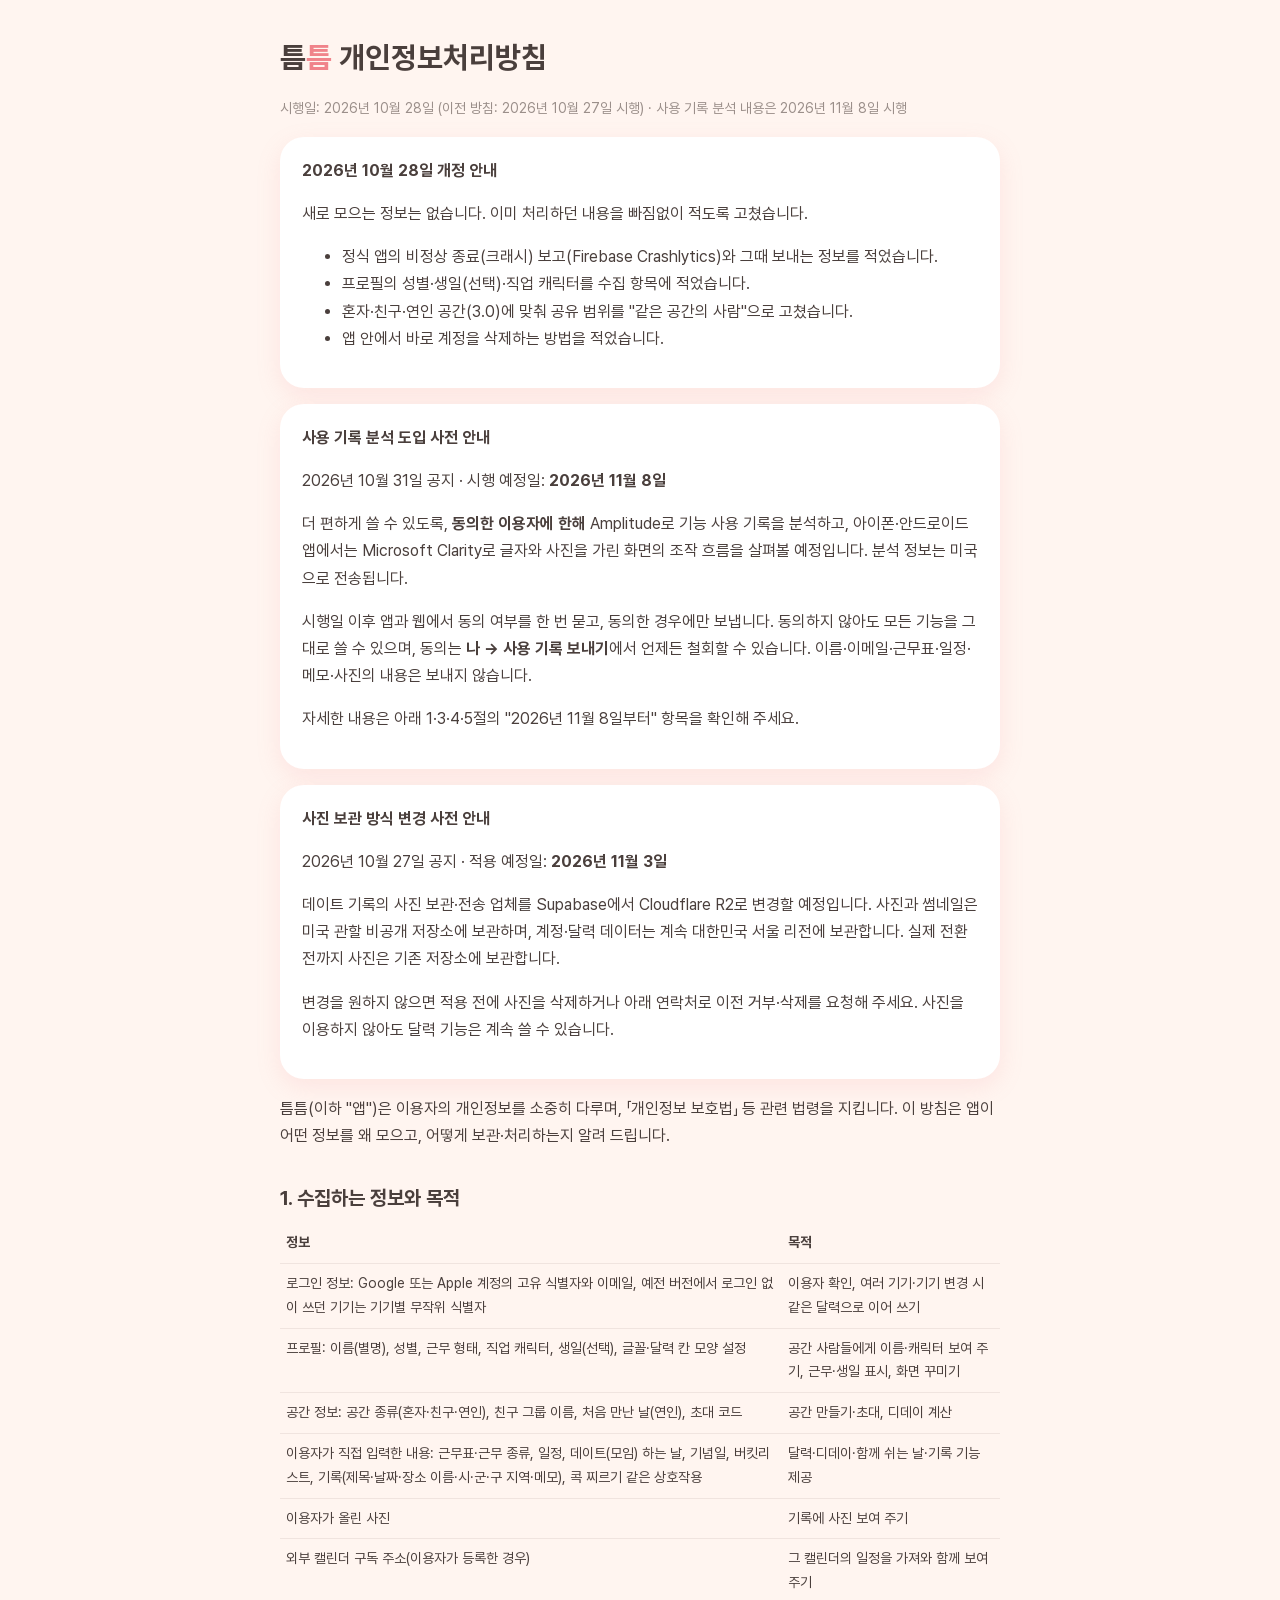
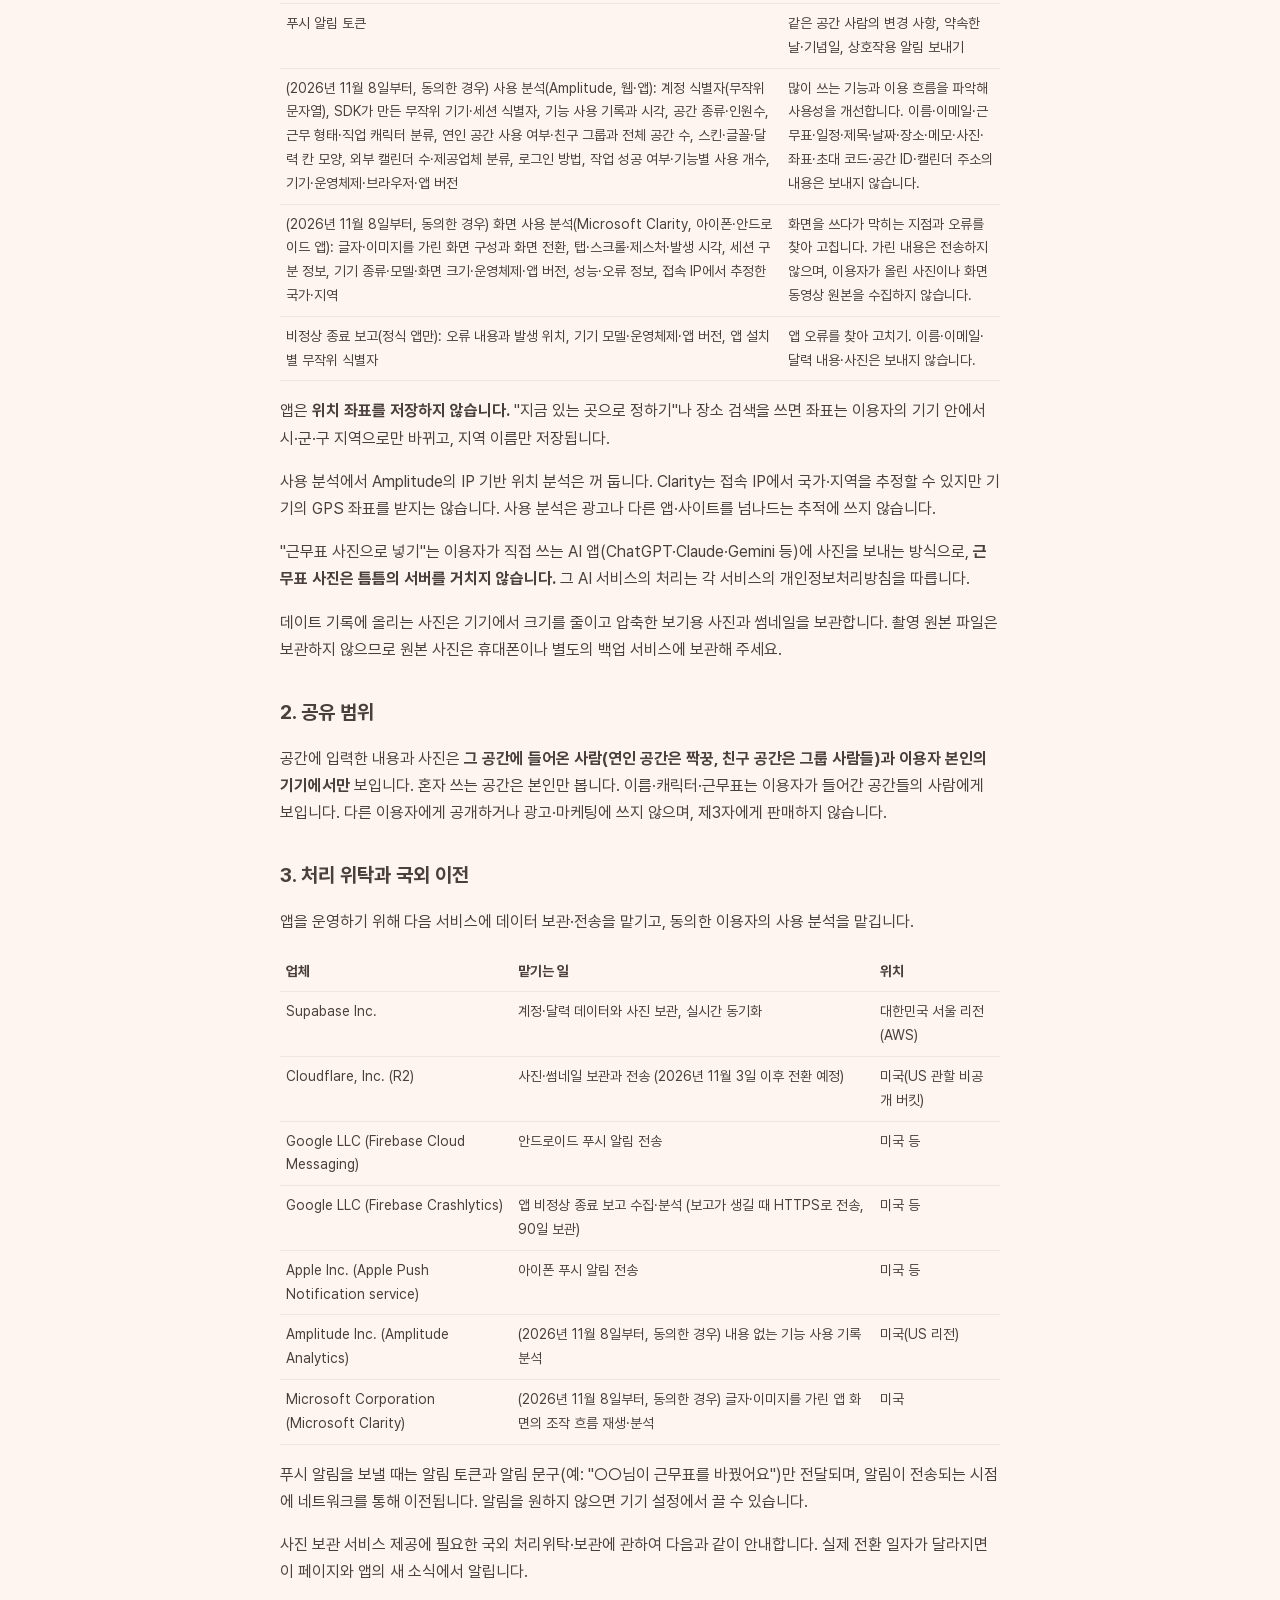
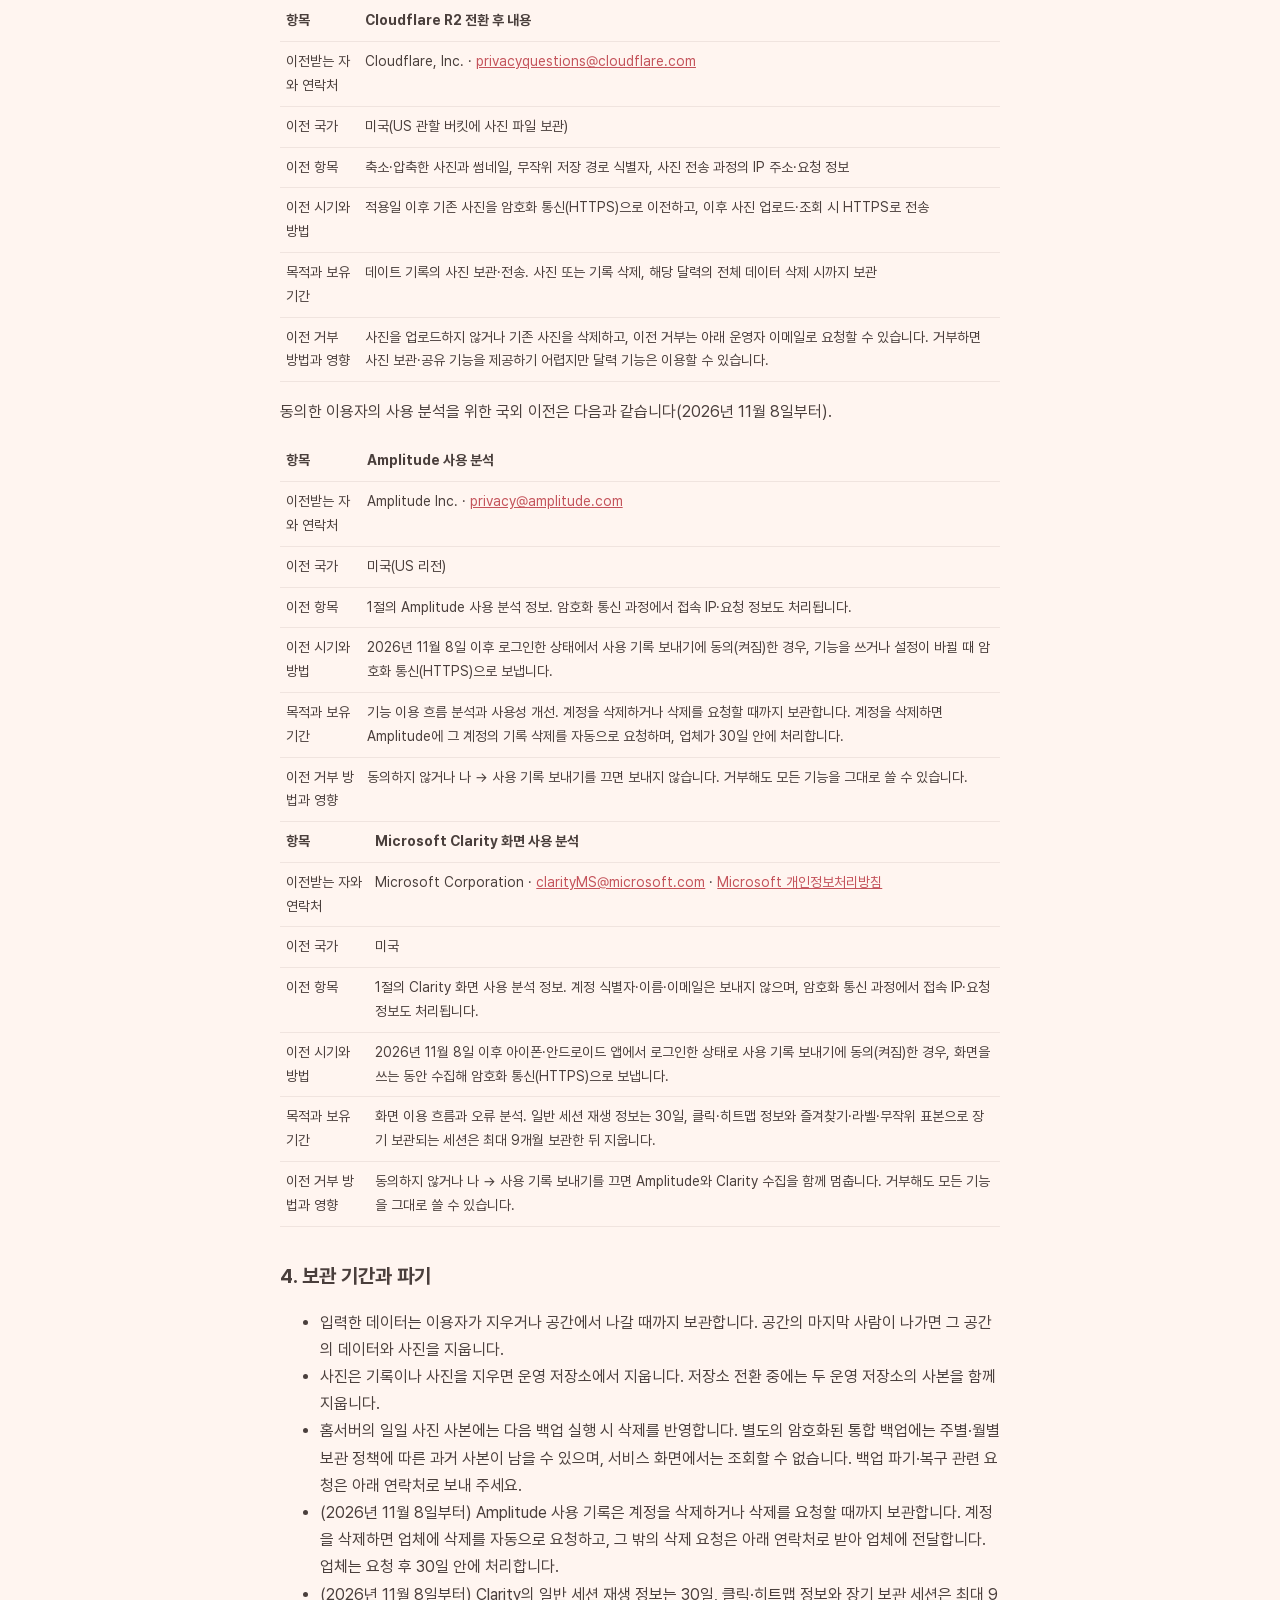
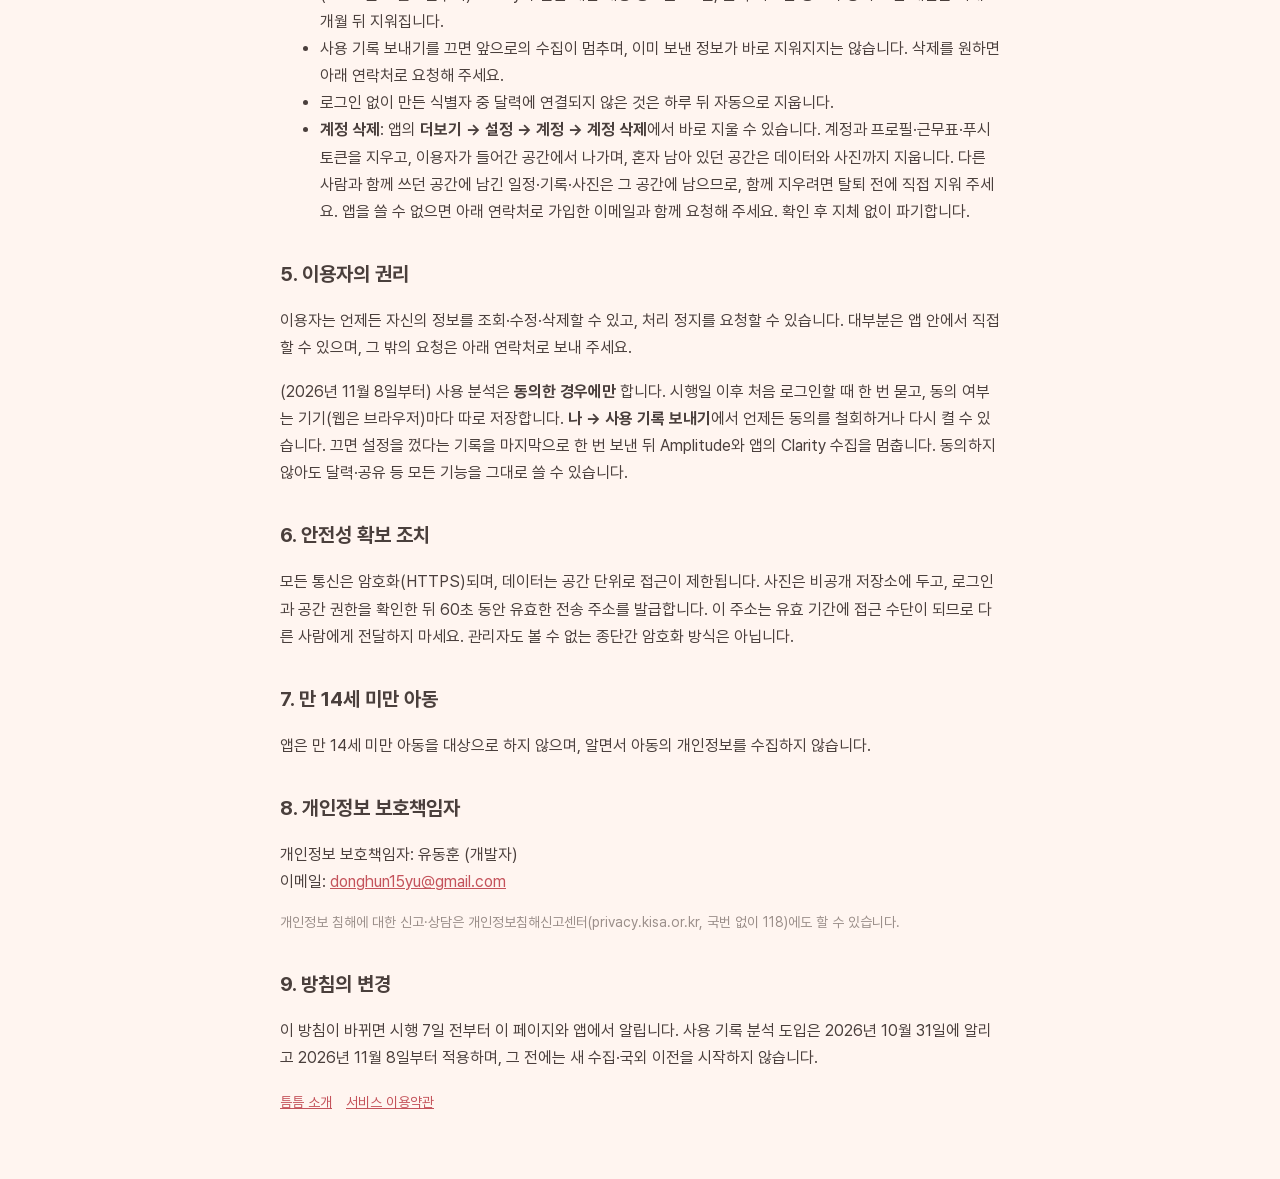
==== commit 71fe702b: "틈틈 소개·개인정보처리방침·이용약관 (2026-10-31)" ====
--- a/privacy.html
+++ b/privacy.html
@@ -11,7 +11,7 @@
 <body>
   <main>
     <h1>틈<span>틈</span> 개인정보처리방침</h1>
-    <p class="muted">시행일: 2026년 10월 28일 (이전 방침: 2026년 10월 27일 시행)</p>
+    <p class="muted">시행일: 2026년 10월 28일 (이전 방침: 2026년 10월 27일 시행) · 사용 기록 분석 내용은 2026년 11월 8일 시행</p>
     <div class="card">
       <b>2026년 10월 28일 개정 안내</b>
       <p>새로 모으는 정보는 없습니다. 이미 처리하던 내용을 빠짐없이 적도록 고쳤습니다.</p>
@@ -21,6 +21,13 @@
         <li>혼자·친구·연인 공간(3.0)에 맞춰 공유 범위를 "같은 공간의 사람"으로 고쳤습니다.</li>
         <li>앱 안에서 바로 계정을 삭제하는 방법을 적었습니다.</li>
       </ul>
+    </div>
+    <div class="card">
+      <b>사용 기록 분석 도입 사전 안내</b>
+      <p>2026년 10월 31일 공지 · 시행 예정일: <b>2026년 11월 8일</b></p>
+      <p>더 편하게 쓸 수 있도록, <b>동의한 이용자에 한해</b> Amplitude로 기능 사용 기록을 분석하고, 아이폰·안드로이드 앱에서는 Microsoft Clarity로 글자와 사진을 가린 화면의 조작 흐름을 살펴볼 예정입니다. 분석 정보는 미국으로 전송됩니다.</p>
+      <p>시행일 이후 앱과 웹에서 동의 여부를 한 번 묻고, 동의한 경우에만 보냅니다. 동의하지 않아도 모든 기능을 그대로 쓸 수 있으며, 동의는 <b>나 → 사용 기록 보내기</b>에서 언제든 철회할 수 있습니다. 이름·이메일·근무표·일정·메모·사진의 내용은 보내지 않습니다.</p>
+      <p>자세한 내용은 아래 1·3·4·5절의 "2026년 11월 8일부터" 항목을 확인해 주세요.</p>
     </div>
     <div class="card">
       <b>사진 보관 방식 변경 사전 안내</b>
@@ -41,9 +48,12 @@
       <tr><td>이용자가 올린 사진</td><td>기록에 사진 보여 주기</td></tr>
       <tr><td>외부 캘린더 구독 주소(이용자가 등록한 경우)</td><td>그 캘린더의 일정을 가져와 함께 보여 주기</td></tr>
       <tr><td>푸시 알림 토큰</td><td>같은 공간 사람의 변경 사항, 약속한 날·기념일, 상호작용 알림 보내기</td></tr>
+      <tr><td>(2026년 11월 8일부터, 동의한 경우) 사용 분석(Amplitude, 웹·앱): 계정 식별자(무작위 문자열), SDK가 만든 무작위 기기·세션 식별자, 기능 사용 기록과 시각, 공간 종류·인원수, 근무 형태·직업 캐릭터 분류, 연인 공간 사용 여부·친구 그룹과 전체 공간 수, 스킨·글꼴·달력 칸 모양, 외부 캘린더 수·제공업체 분류, 로그인 방법, 작업 성공 여부·기능별 사용 개수, 기기·운영체제·브라우저·앱 버전</td><td>많이 쓰는 기능과 이용 흐름을 파악해 사용성을 개선합니다. 이름·이메일·근무표·일정·제목·날짜·장소·메모·사진·좌표·초대 코드·공간 ID·캘린더 주소의 내용은 보내지 않습니다.</td></tr>
+      <tr><td>(2026년 11월 8일부터, 동의한 경우) 화면 사용 분석(Microsoft Clarity, 아이폰·안드로이드 앱): 글자·이미지를 가린 화면 구성과 화면 전환, 탭·스크롤·제스처·발생 시각, 세션 구분 정보, 기기 종류·모델·화면 크기·운영체제·앱 버전, 성능·오류 정보, 접속 IP에서 추정한 국가·지역</td><td>화면을 쓰다가 막히는 지점과 오류를 찾아 고칩니다. 가린 내용은 전송하지 않으며, 이용자가 올린 사진이나 화면 동영상 원본을 수집하지 않습니다.</td></tr>
       <tr><td>비정상 종료 보고(정식 앱만): 오류 내용과 발생 위치, 기기 모델·운영체제·앱 버전, 앱 설치별 무작위 식별자</td><td>앱 오류를 찾아 고치기. 이름·이메일·달력 내용·사진은 보내지 않습니다.</td></tr>
     </table>
     <p>앱은 <b>위치 좌표를 저장하지 않습니다.</b> "지금 있는 곳으로 정하기"나 장소 검색을 쓰면 좌표는 이용자의 기기 안에서 시·군·구 지역으로만 바뀌고, 지역 이름만 저장됩니다.</p>
+    <p>사용 분석에서 Amplitude의 IP 기반 위치 분석은 꺼 둡니다. Clarity는 접속 IP에서 국가·지역을 추정할 수 있지만 기기의 GPS 좌표를 받지는 않습니다. 사용 분석은 광고나 다른 앱·사이트를 넘나드는 추적에 쓰지 않습니다.</p>
     <p>"근무표 사진으로 넣기"는 이용자가 직접 쓰는 AI 앱(ChatGPT·Claude·Gemini 등)에 사진을 보내는 방식으로, <b>근무표 사진은 틈틈의 서버를 거치지 않습니다.</b> 그 AI 서비스의 처리는 각 서비스의 개인정보처리방침을 따릅니다.</p>
     <p>데이트 기록에 올리는 사진은 기기에서 크기를 줄이고 압축한 보기용 사진과 썸네일을 보관합니다. 촬영 원본 파일은 보관하지 않으므로 원본 사진은 휴대폰이나 별도의 백업 서비스에 보관해 주세요.</p>
 
@@ -51,7 +61,7 @@
     <p>공간에 입력한 내용과 사진은 <b>그 공간에 들어온 사람(연인 공간은 짝꿍, 친구 공간은 그룹 사람들)과 이용자 본인의 기기에서만</b> 보입니다. 혼자 쓰는 공간은 본인만 봅니다. 이름·캐릭터·근무표는 이용자가 들어간 공간들의 사람에게 보입니다. 다른 이용자에게 공개하거나 광고·마케팅에 쓰지 않으며, 제3자에게 판매하지 않습니다.</p>
 
     <h2>3. 처리 위탁과 국외 이전</h2>
-    <p>앱을 운영하기 위해 다음 서비스에 데이터 보관·전송을 맡깁니다.</p>
+    <p>앱을 운영하기 위해 다음 서비스에 데이터 보관·전송을 맡기고, 동의한 이용자의 사용 분석을 맡깁니다.</p>
     <table>
       <tr><th>업체</th><th>맡기는 일</th><th>위치</th></tr>
       <tr><td>Supabase Inc.</td><td>계정·달력 데이터와 사진 보관, 실시간 동기화</td><td>대한민국 서울 리전(AWS)</td></tr>
@@ -59,6 +69,8 @@
       <tr><td>Google LLC (Firebase Cloud Messaging)</td><td>안드로이드 푸시 알림 전송</td><td>미국 등</td></tr>
       <tr><td>Google LLC (Firebase Crashlytics)</td><td>앱 비정상 종료 보고 수집·분석 (보고가 생길 때 HTTPS로 전송, 90일 보관)</td><td>미국 등</td></tr>
       <tr><td>Apple Inc. (Apple Push Notification service)</td><td>아이폰 푸시 알림 전송</td><td>미국 등</td></tr>
+      <tr><td>Amplitude Inc. (Amplitude Analytics)</td><td>(2026년 11월 8일부터, 동의한 경우) 내용 없는 기능 사용 기록 분석</td><td>미국(US 리전)</td></tr>
+      <tr><td>Microsoft Corporation (Microsoft Clarity)</td><td>(2026년 11월 8일부터, 동의한 경우) 글자·이미지를 가린 앱 화면의 조작 흐름 재생·분석</td><td>미국</td></tr>
     </table>
     <p>푸시 알림을 보낼 때는 알림 토큰과 알림 문구(예: "○○님이 근무표를 바꿨어요")만 전달되며, 알림이 전송되는 시점에 네트워크를 통해 이전됩니다. 알림을 원하지 않으면 기기 설정에서 끌 수 있습니다.</p>
     <p>사진 보관 서비스 제공에 필요한 국외 처리위탁·보관에 관하여 다음과 같이 안내합니다. 실제 전환 일자가 달라지면 이 페이지와 앱의 새 소식에서 알립니다.</p>
@@ -71,18 +83,41 @@
       <tr><td>목적과 보유 기간</td><td>데이트 기록의 사진 보관·전송. 사진 또는 기록 삭제, 해당 달력의 전체 데이터 삭제 시까지 보관</td></tr>
       <tr><td>이전 거부 방법과 영향</td><td>사진을 업로드하지 않거나 기존 사진을 삭제하고, 이전 거부는 아래 운영자 이메일로 요청할 수 있습니다. 거부하면 사진 보관·공유 기능을 제공하기 어렵지만 달력 기능은 이용할 수 있습니다.</td></tr>
     </table>
+    <p>동의한 이용자의 사용 분석을 위한 국외 이전은 다음과 같습니다(2026년 11월 8일부터).</p>
+    <table>
+      <tr><th>항목</th><th>Amplitude 사용 분석</th></tr>
+      <tr><td>이전받는 자와 연락처</td><td>Amplitude Inc. · <a href="mailto:privacy@amplitude.com">privacy@amplitude.com</a></td></tr>
+      <tr><td>이전 국가</td><td>미국(US 리전)</td></tr>
+      <tr><td>이전 항목</td><td>1절의 Amplitude 사용 분석 정보. 암호화 통신 과정에서 접속 IP·요청 정보도 처리됩니다.</td></tr>
+      <tr><td>이전 시기와 방법</td><td>2026년 11월 8일 이후 로그인한 상태에서 사용 기록 보내기에 동의(켜짐)한 경우, 기능을 쓰거나 설정이 바뀔 때 암호화 통신(HTTPS)으로 보냅니다.</td></tr>
+      <tr><td>목적과 보유 기간</td><td>기능 이용 흐름 분석과 사용성 개선. 계정을 삭제하거나 삭제를 요청할 때까지 보관합니다. 계정을 삭제하면 Amplitude에 그 계정의 기록 삭제를 자동으로 요청하며, 업체가 30일 안에 처리합니다.</td></tr>
+      <tr><td>이전 거부 방법과 영향</td><td>동의하지 않거나 나 → 사용 기록 보내기를 끄면 보내지 않습니다. 거부해도 모든 기능을 그대로 쓸 수 있습니다.</td></tr>
+    </table>
+    <table>
+      <tr><th>항목</th><th>Microsoft Clarity 화면 사용 분석</th></tr>
+      <tr><td>이전받는 자와 연락처</td><td>Microsoft Corporation · <a href="mailto:clarityMS@microsoft.com">clarityMS@microsoft.com</a> · <a href="https://www.microsoft.com/privacy/privacystatement">Microsoft 개인정보처리방침</a></td></tr>
+      <tr><td>이전 국가</td><td>미국</td></tr>
+      <tr><td>이전 항목</td><td>1절의 Clarity 화면 사용 분석 정보. 계정 식별자·이름·이메일은 보내지 않으며, 암호화 통신 과정에서 접속 IP·요청 정보도 처리됩니다.</td></tr>
+      <tr><td>이전 시기와 방법</td><td>2026년 11월 8일 이후 아이폰·안드로이드 앱에서 로그인한 상태로 사용 기록 보내기에 동의(켜짐)한 경우, 화면을 쓰는 동안 수집해 암호화 통신(HTTPS)으로 보냅니다.</td></tr>
+      <tr><td>목적과 보유 기간</td><td>화면 이용 흐름과 오류 분석. 일반 세션 재생 정보는 30일, 클릭·히트맵 정보와 즐겨찾기·라벨·무작위 표본으로 장기 보관되는 세션은 최대 9개월 보관한 뒤 지웁니다.</td></tr>
+      <tr><td>이전 거부 방법과 영향</td><td>동의하지 않거나 나 → 사용 기록 보내기를 끄면 Amplitude와 Clarity 수집을 함께 멈춥니다. 거부해도 모든 기능을 그대로 쓸 수 있습니다.</td></tr>
+    </table>
 
     <h2>4. 보관 기간과 파기</h2>
     <ul>
       <li>입력한 데이터는 이용자가 지우거나 공간에서 나갈 때까지 보관합니다. 공간의 마지막 사람이 나가면 그 공간의 데이터와 사진을 지웁니다.</li>
       <li>사진은 기록이나 사진을 지우면 운영 저장소에서 지웁니다. 저장소 전환 중에는 두 운영 저장소의 사본을 함께 지웁니다.</li>
       <li>홈서버의 일일 사진 사본에는 다음 백업 실행 시 삭제를 반영합니다. 별도의 암호화된 통합 백업에는 주별·월별 보관 정책에 따른 과거 사본이 남을 수 있으며, 서비스 화면에서는 조회할 수 없습니다. 백업 파기·복구 관련 요청은 아래 연락처로 보내 주세요.</li>
+      <li>(2026년 11월 8일부터) Amplitude 사용 기록은 계정을 삭제하거나 삭제를 요청할 때까지 보관합니다. 계정을 삭제하면 업체에 삭제를 자동으로 요청하고, 그 밖의 삭제 요청은 아래 연락처로 받아 업체에 전달합니다. 업체는 요청 후 30일 안에 처리합니다.</li>
+      <li>(2026년 11월 8일부터) Clarity의 일반 세션 재생 정보는 30일, 클릭·히트맵 정보와 장기 보관 세션은 최대 9개월 뒤 지워집니다.</li>
+      <li>사용 기록 보내기를 끄면 앞으로의 수집이 멈추며, 이미 보낸 정보가 바로 지워지지는 않습니다. 삭제를 원하면 아래 연락처로 요청해 주세요.</li>
       <li>로그인 없이 만든 식별자 중 달력에 연결되지 않은 것은 하루 뒤 자동으로 지웁니다.</li>
       <li id="delete"><b>계정 삭제</b>: 앱의 <b>더보기 → 설정 → 계정 → 계정 삭제</b>에서 바로 지울 수 있습니다. 계정과 프로필·근무표·푸시 토큰을 지우고, 이용자가 들어간 공간에서 나가며, 혼자 남아 있던 공간은 데이터와 사진까지 지웁니다. 다른 사람과 함께 쓰던 공간에 남긴 일정·기록·사진은 그 공간에 남으므로, 함께 지우려면 탈퇴 전에 직접 지워 주세요. 앱을 쓸 수 없으면 아래 연락처로 가입한 이메일과 함께 요청해 주세요. 확인 후 지체 없이 파기합니다.</li>
     </ul>
 
     <h2>5. 이용자의 권리</h2>
     <p>이용자는 언제든 자신의 정보를 조회·수정·삭제할 수 있고, 처리 정지를 요청할 수 있습니다. 대부분은 앱 안에서 직접 할 수 있으며, 그 밖의 요청은 아래 연락처로 보내 주세요.</p>
+    <p id="analytics">(2026년 11월 8일부터) 사용 분석은 <b>동의한 경우에만</b> 합니다. 시행일 이후 처음 로그인할 때 한 번 묻고, 동의 여부는 기기(웹은 브라우저)마다 따로 저장합니다. <b>나 → 사용 기록 보내기</b>에서 언제든 동의를 철회하거나 다시 켤 수 있습니다. 끄면 설정을 껐다는 기록을 마지막으로 한 번 보낸 뒤 Amplitude와 앱의 Clarity 수집을 멈춥니다. 동의하지 않아도 달력·공유 등 모든 기능을 그대로 쓸 수 있습니다.</p>
 
     <h2>6. 안전성 확보 조치</h2>
     <p>모든 통신은 암호화(HTTPS)되며, 데이터는 공간 단위로 접근이 제한됩니다. 사진은 비공개 저장소에 두고, 로그인과 공간 권한을 확인한 뒤 60초 동안 유효한 전송 주소를 발급합니다. 이 주소는 유효 기간에 접근 수단이 되므로 다른 사람에게 전달하지 마세요. 관리자도 볼 수 없는 종단간 암호화 방식은 아닙니다.</p>
@@ -95,7 +130,7 @@
     <p class="muted">개인정보 침해에 대한 신고·상담은 개인정보침해신고센터(privacy.kisa.or.kr, 국번 없이 118)에도 할 수 있습니다.</p>
 
     <h2>9. 방침의 변경</h2>
-    <p>이 방침이 바뀌면 시행 7일 전부터 이 페이지와 앱에서 알립니다.</p>
+    <p>이 방침이 바뀌면 시행 7일 전부터 이 페이지와 앱에서 알립니다. 사용 기록 분석 도입은 2026년 10월 31일에 알리고 2026년 11월 8일부터 적용하며, 그 전에는 새 수집·국외 이전을 시작하지 않습니다.</p>
 
     <nav><a href="index.html">틈틈 소개</a><a href="terms.html">서비스 이용약관</a></nav>
   </main>
